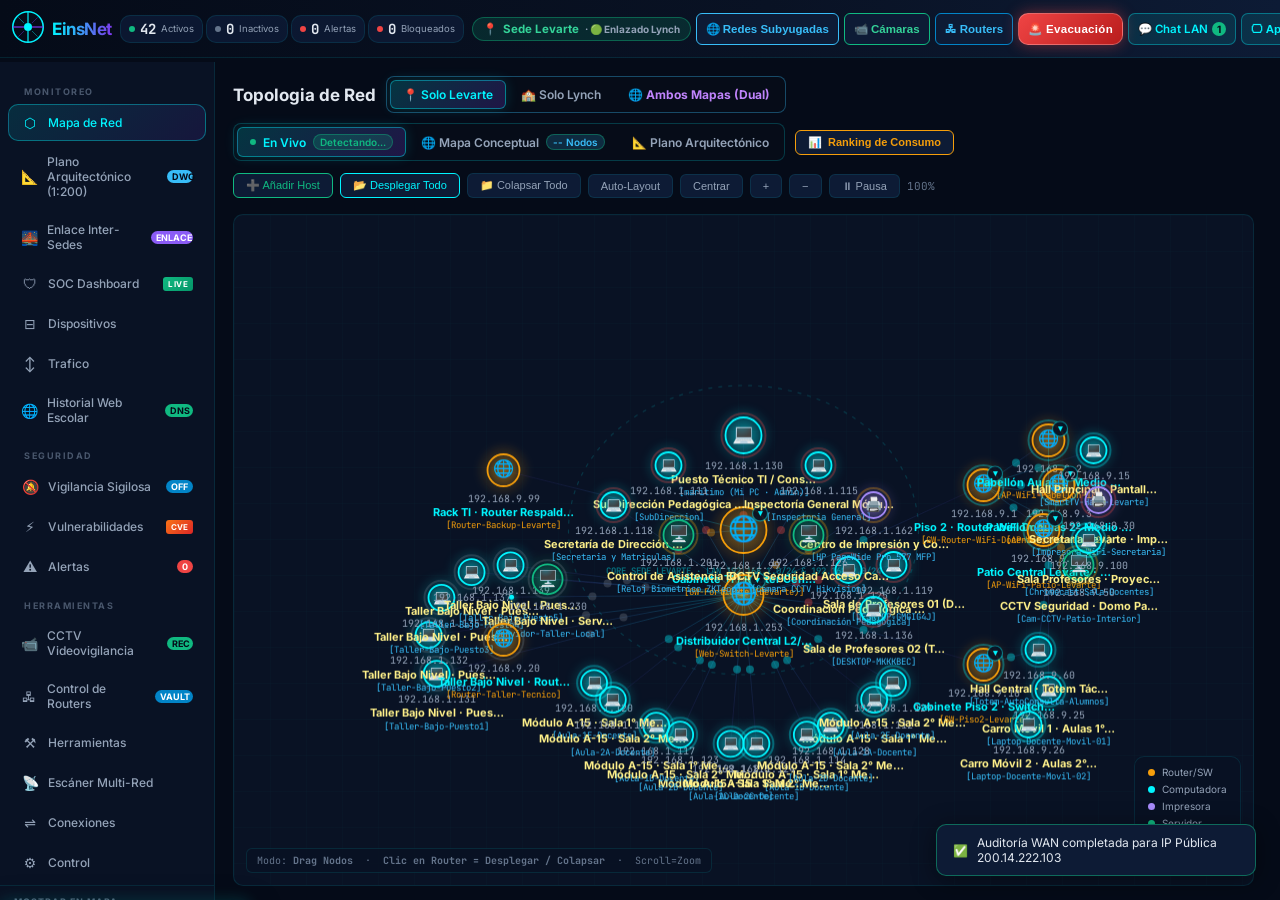
==== index.html @ 0c829551 "feat(cctv): enlazar NVR Hikvision real 192.168.80.64 con 4 canales Lynch y telemetria en vivo" ====
<!DOCTYPE html>
<html lang="es">
<head>
  <meta charset="UTF-8"/>
  <meta name="viewport" content="width=device-width,initial-scale=1.0"/>
  <title>EinsNet · Control Total de Red LAN</title>
  <meta name="description" content="Monitoreo, diagnóstico y control total de red LAN — ping, traceroute, port scan, mapa interactivo, telemetría y alertas."/>
  <link rel="preconnect" href="https://fonts.googleapis.com"/>
  <link href="https://fonts.googleapis.com/css2?family=Inter:wght@300;400;500;600;700&family=JetBrains+Mono:wght@400;500;600&display=swap" rel="stylesheet"/>
  <link rel="icon" type="image/x-icon" href="netguard.ico"/>
  <link rel="manifest" href="manifest.json"/>
  <meta name="theme-color" content="#00f5ff"/>
  <link rel="stylesheet" href="style.css?v=5.6"/>
</head>
<body>

<!-- ═══════════════ HEADER ═══════════════ -->
<header id="app-header">
  <div class="header-brand">
    <div class="brand-icon">
      <svg viewBox="0 0 40 40" fill="none">
        <circle cx="20" cy="20" r="19" stroke="url(#hg)" stroke-width="2"/>
        <circle cx="20" cy="20" r="5" fill="#00f5ff"/>
        <line x1="20" y1="1" x2="20" y2="15" stroke="#00f5ff" stroke-width="1.5"/>
        <line x1="20" y1="25" x2="20" y2="39" stroke="#00f5ff" stroke-width="1.5"/>
        <line x1="1" y1="20" x2="15" y2="20" stroke="#7c3aed" stroke-width="1.5"/>
        <line x1="25" y1="20" x2="39" y2="20" stroke="#7c3aed" stroke-width="1.5"/>
        <line x1="8" y1="8" x2="15" y2="15" stroke="#00f5ff" stroke-width="1" opacity=".5"/>
        <line x1="25" y1="25" x2="32" y2="32" stroke="#00f5ff" stroke-width="1" opacity=".5"/>
        <line x1="32" y1="8" x2="25" y2="15" stroke="#7c3aed" stroke-width="1" opacity=".5"/>
        <line x1="15" y1="25" x2="8" y2="32" stroke="#7c3aed" stroke-width="1" opacity=".5"/>
        <defs>
          <linearGradient id="hg" x1="0" y1="0" x2="40" y2="40">
            <stop offset="0%" stop-color="#00f5ff"/>
            <stop offset="100%" stop-color="#7c3aed"/>
          </linearGradient>
        </defs>
      </svg>
    </div>
    <div>
      <h1 id="brand-title">EinsNet</h1>
      <span class="brand-sub">Control Total de Red · 192.168.80.x</span>
    </div>
  </div>

  <div class="header-stats">
    <div class="hstat"><span class="hstat-dot st-online"></span><span class="hstat-val" id="hv-active">18</span><span class="hstat-label">Activos</span></div>
    <div class="hstat"><span class="hstat-dot st-offline"></span><span class="hstat-val" id="hv-inactive">8</span><span class="hstat-label">Inactivos</span></div>
    <div class="hstat"><span class="hstat-dot st-danger pulse-red"></span><span class="hstat-val" id="hv-alerts">0</span><span class="hstat-label">Alertas</span></div>
    <div class="hstat"><span class="hstat-dot" style="background:#f59e0b"></span><span class="hstat-val" id="hv-bw">0</span><span class="hstat-label">MB/s Total</span></div>
    <div class="hstat"><span class="hstat-dot" style="background:#a78bfa"></span><span class="hstat-val" id="hv-latency">0</span><span class="hstat-label">ms Avg</span></div>
    <div class="hstat hstat-clickable" id="hstat-blocked" title="Ver lista de dispositivos bloqueados en Cuarentena">
      <span class="hstat-dot" style="background:#ef4444"></span>
      <span class="hstat-val" id="hv-blocked">0</span>
      <span class="hstat-label">Bloqueados</span>
    </div>
  </div>

  <div class="header-actions">
    <div class="sede-pill" id="sede-pill" title="Clic para alternar sede o ver Enlace Inter-Sedes (Lynch ↔ Levarte)" style="display:inline-flex;align-items:center;gap:6px;background:rgba(16,185,129,0.15);border:1px solid rgba(16,185,129,0.4);border-radius:12px;padding:4px 10px;font-size:11.5px;color:#34d399;font-weight:700;cursor:pointer;"><span style="color:#10b981;">📍</span> <strong>Sede Levarte</strong> <span style="font-size:10px;color:#94a3b8;">· 🟢 Enlazado Lynch</span></div>
    <button class="btn-sm" id="btn-subyugadas-header" title="Ver Mapeo y Redes Subyugadas al Router Principal FortiGate (192.168.1.99)" style="border-color:#38bdf8;color:#38bdf8;display:inline-flex;align-items:center;gap:5px;font-weight:700;">🌐 Redes Subyugadas</button>
    <div class="scan-status" id="scan-status"><span class="pulse-green-dot"></span> Red activa</div>
    <button class="btn-sm" id="btn-header-cameras" title="Dashboard de Videovigilancia y Cámaras IP" style="border-color:#10b981;color:#34d399;display:inline-flex;align-items:center;gap:5px;font-weight:700;">📹 Cámaras</button>
    <button class="btn-sm" id="btn-header-routers" title="Bóveda de Credenciales y Control de Routers" style="border-color:#0284c7;color:#38bdf8;display:inline-flex;align-items:center;gap:5px;font-weight:700;">🖧 Routers</button>
    <button class="btn-emergency pulse-emergency" id="btn-emergency-broadcast" title="Emitir mensaje de emergencia y evacuación a toda la red">🚨 Evacuación</button>
    <a href="/alerta" target="_blank" class="btn-app-install" id="btn-intercom-portal" title="Abrir Intercomunicador y Buzón de Mensajes" style="text-decoration:none;display:inline-flex;align-items:center;gap:4px;">💬 Chat LAN <span id="inbox-count" style="background:#10b981;color:#050b18;font-size:10px;padding:1px 5px;border-radius:10px;font-weight:700;">1</span></a>
    <button class="btn-app-install" id="btn-app-install" title="Acceso directo de Escritorio e Instalación">&#x1F5B5; App</button>
    <button class="btn-scan" id="btn-scan" title="Escanear la red local ahora">&#x21BB; Scan</button>
    <button class="btn-term" id="btn-terminal" title="Abrir Consola y Terminal de Red EinsNet">&#x25A0; Terminal</button>
    <div class="clock" id="clock"></div>
  </div>
</header>

<!-- ═══════════════ MAIN ═══════════════ -->
<main id="app-main">

  <!-- SIDEBAR -->
  <aside id="sidebar">
    <nav class="sidenav">
      <div class="nav-section-label">MONITOREO</div>
      <button class="nav-item active" data-view="map">
        <span class="nav-icon">&#x2B21;</span> Mapa de Red
      </button>
      <button class="nav-item" data-view="plano-lynch" id="nav-plano-lynch">
        <span class="nav-icon">📐</span> Plano Arquitectónico (1:200)
        <span class="nav-badge" style="background:#38bdf8;color:#050b18;font-weight:700;">DWG</span>
      </button>
      <button class="nav-item" data-view="bridge" id="nav-bridge">
        <span class="nav-icon">🌉</span> Enlace Inter-Sedes
        <span class="nav-badge" style="background:#8b5cf6;color:#ffffff;font-weight:700;" id="bridge-badge">ENLACE</span>
      </button>
      <button class="nav-item" data-view="soc">
        <span class="nav-icon">&#x1F6E1;</span> SOC Dashboard
        <span class="nav-badge nav-badge-soc" id="soc-badge">LIVE</span>
      </button>
      <button class="nav-item" data-view="devices">
        <span class="nav-icon">&#x229F;</span> Dispositivos
      </button>
      <button class="nav-item" data-view="traffic">
        <span class="nav-icon">&#x2195;</span> Trafico
      </button>
      <button class="nav-item" data-view="web-audit">
        <span class="nav-icon">&#x1F310;</span> Historial Web Escolar
        <span class="nav-badge" style="background:#10b981;color:#050b18;font-weight:700;">DNS</span>
      </button>
      <div class="nav-section-label">SEGURIDAD</div>
      <button class="nav-item" data-view="antitheft" id="nav-antitheft">
        <span class="nav-icon">🔕</span> Vigilancia Sigilosa
        <span class="nav-badge" style="background:#0284c7;color:#fff;font-weight:700;" id="antitheft-badge">OFF</span>
      </button>
      <button class="nav-item" data-view="vulns">
        <span class="nav-icon">&#x26A1;</span> Vulnerabilidades
        <span class="nav-badge nav-badge-vuln" id="vuln-badge">CVE</span>
      </button>
      <button class="nav-item" data-view="alerts">
        <span class="nav-icon">&#x26A0;</span> Alertas
        <span class="nav-badge" id="nav-badge">0</span>
      </button>
      <div class="nav-section-label">HERRAMIENTAS</div>
      <button class="nav-item" data-view="cameras" id="nav-cameras">
        <span class="nav-icon">📹</span> CCTV Videovigilancia
        <span class="nav-badge" style="background:#10b981;color:#050b18;font-weight:700;" id="cameras-badge">REC</span>
      </button>
      <button class="nav-item" data-view="routers" id="nav-routers">
        <span class="nav-icon">🖧</span> Control de Routers
        <span class="nav-badge" style="background:#0284c7;color:#fff;font-weight:700;">VAULT</span>
      </button>
      <button class="nav-item" data-view="tools">
        <span class="nav-icon">&#x2692;</span> Herramientas
      </button>
      <button class="nav-item" data-view="scanner-pro">
        <span class="nav-icon">&#x1F4E1;</span> Escáner Multi-Red
      </button>
      <button class="nav-item" data-view="connections">
        <span class="nav-icon">&#x21CC;</span> Conexiones
      </button>
      <button class="nav-item" data-view="control">
        <span class="nav-icon">&#x2699;</span> Control
      </button>
    </nav>

    <div class="sidebar-filter">
      <h3>Mostrar en mapa</h3>
      <label class="filter-check"><input type="checkbox" checked id="f-router"> <span class="fc-dot" style="background:#f59e0b"></span> Routers/SW</label>
      <label class="filter-check"><input type="checkbox" checked id="f-pc"> <span class="fc-dot" style="background:#00f5ff"></span> PCs</label>
      <label class="filter-check"><input type="checkbox" checked id="f-printer"> <span class="fc-dot" style="background:#a78bfa"></span> Impresoras</label>
      <label class="filter-check"><input type="checkbox" checked id="f-unknown"> <span class="fc-dot" style="background:#6b7280"></span> Desconocidos</label>
      <label class="filter-check"><input type="checkbox" checked id="f-show-labels"> <span class="fc-dot" style="background:#64748b"></span> Etiquetas</label>
      <label class="filter-check"><input type="checkbox" checked id="f-show-packets"> <span class="fc-dot" style="background:#00f5ff"></span> Paquetes</label>
    </div>

    <div class="sidebar-filter" style="position:relative;">
      <h3>Buscar dispositivo</h3>
      <div style="position:relative;display:flex;align-items:center;">
        <input type="text" id="search-device" placeholder="IP, nombre, MAC, área..." class="search-input" autocomplete="off" style="width:100%;padding-right:26px;"/>
        <button id="search-device-clear" style="position:absolute;right:8px;background:none;border:none;color:#64748b;cursor:pointer;font-size:13px;display:none;line-height:1;padding:2px;" title="Limpiar búsqueda">✕</button>
      </div>
      <div id="search-results-dropdown" class="search-results-dropdown" style="display:none;"></div>
    </div>

    <div class="threat-level-box">
      <h3>Nivel de Amenaza Global</h3>
      <div class="threat-gauge"><div class="threat-bar" id="threat-bar"></div></div>
      <div class="threat-label" id="threat-label">BAJO</div>
    </div>

    <div class="sidebar-filter" style="margin-top:auto">
      <h3>Modo mapa</h3>
      <div style="display:flex;gap:6px;flex-wrap:wrap">
        <button class="map-mode-btn active" id="mm-drag" title="Arrastrar nodos">&#x2725; Drag</button>
        <button class="map-mode-btn" id="mm-pan" title="Mover mapa">&#x21C6; Pan</button>
        <button class="map-mode-btn" id="mm-select" title="Seleccionar">&#x25A1; Select</button>
      </div>
    </div>
  </aside>

  <!-- CONTENT -->
  <section id="content">

    <!-- ══ VIEW: MAPA ══ -->
    <div class="view active" id="view-map">
      <div class="view-header" style="flex-wrap:wrap;gap:12px;">
        <div style="display:flex;align-items:center;gap:10px;flex-wrap:wrap;">
          <h2>Topologia de Red</h2>

          <!-- Selector de Sede del Mapa: Solo Levarte / Solo Lynch / Ambos Mapas al mismo tiempo -->
          <div class="map-mode-segmented" id="map-sede-tabs" style="border-color:rgba(56,189,248,0.35)">
            <button class="seg-btn active" id="btn-map-sede-levarte" data-sede-mode="levarte" title="Visualizar únicamente la topología y equipos de Sede Levarte (1° y 2° Medio · Módulo A-15)">
              📍 Solo Levarte
            </button>
            <button class="seg-btn" id="btn-map-sede-lynch" data-sede-mode="lynch" title="Visualizar únicamente la topología y equipos de Sede Patricio Lynch (3° y 4° Medio)">
              🏫 Solo Lynch
            </button>
            <button class="seg-btn" id="btn-map-sede-both" data-sede-mode="both" title="Visualizar ambas sedes al mismo tiempo con el túnel WAN inter-sedes (Vista Dual Bisede)" style="color:#c084fc;font-weight:700;">
              🌐 Ambos Mapas (Dual)
            </button>
          </div>
          
          <!-- Modo de Visualización (Tiempo Real / Conceptual / Plano) -->
          <div class="map-mode-segmented">
            <button class="seg-btn active" id="btn-seg-live" title="Ver solo los equipos que están conectados físicamente y respondiendo ahora mismo en la LAN">
              <span class="pulse-green-dot"></span> En Vivo
              <span class="seg-badge" id="seg-live-count">Detectando...</span>
            </button>
            <button class="seg-btn" id="btn-seg-conceptual" title="Ver la infraestructura completa del colegio (incluyendo salas y equipos apagados)">
              <span id="btn-seg-conceptual-label">🌐 Mapa Conceptual</span>
              <span class="seg-badge" id="seg-total-count" style="background:rgba(56,189,248,0.18);color:#38bdf8;">-- Nodos</span>
            </button>
            <button class="seg-btn" id="btn-seg-plano-cad" title="Ver el plano arquitectónico escala 1:200 con la ubicación física real de cada máquina por piso">
              📐 Plano Arquitectónico
            </button>
          </div>

          <button class="btn-sm" id="btn-ranking-modal" style="border-color:#f59e0b;color:#f59e0b;display:flex;align-items:center;gap:6px;font-weight:600;" title="Ver quién consume más internet y trabaja más en la red escolar">
            📊 <span>Ranking de Consumo</span>
          </button>
        </div>
        <div class="view-controls">
          <button class="btn-sm" id="btn-add-host" title="Añadir manualmente una IP o host a la red" style="border-color:var(--green);color:var(--green)">➕ Añadir Host</button>
          <button class="btn-sm" id="btn-expand-all" title="Desplegar todas las ramas de routers y mostrar todas las máquinas" style="border-color:var(--cyan);color:var(--cyan)">📂 Desplegar Todo</button>
          <button class="btn-sm" id="btn-collapse-all" title="Colapsar máquinas dependientes dentro de cada router">📁 Colapsar Todo</button>
          <button class="btn-sm" id="btn-auto-layout">Auto-Layout</button>
          <button class="btn-sm" id="btn-center">Centrar</button>
          <button class="btn-sm" id="btn-zoom-in">+</button>
          <button class="btn-sm" id="btn-zoom-out">−</button>
          <button class="btn-sm" id="btn-animate-toggle">&#x23F8; Pausa</button>
          <span class="map-zoom-label" id="zoom-label">100%</span>
        </div>
      </div>
      <div class="map-container" id="map-container">
        <canvas id="network-map"></canvas>
        <div class="map-legend">
          <div class="leg-item"><span class="leg-dot" style="background:#f59e0b"></span> Router/SW</div>
          <div class="leg-item"><span class="leg-dot" style="background:#00f5ff"></span> Computadora</div>
          <div class="leg-item"><span class="leg-dot" style="background:#a78bfa"></span> Impresora</div>
          <div class="leg-item"><span class="leg-dot" style="background:#10b981"></span> Servidor</div>
          <div class="leg-item"><span class="leg-dot" style="background:#ef4444"></span> Amenaza</div>
          <div class="leg-item"><span class="leg-dot" style="background:#6b7280;border:1px dashed #6b7280"></span> Offline</div>
        </div>
        <div class="map-hint" id="map-hint">
          Modo: <strong id="map-mode-label">Drag Nodos</strong> &nbsp;·&nbsp;
          <strong>Clic en Router = Desplegar / Colapsar</strong> &nbsp;·&nbsp; Scroll=Zoom
        </div>
      </div>
      <!-- Node popup -->
      <div class="node-popup hidden" id="node-popup">
        <div class="popup-header">
          <span class="popup-icon" id="p-icon"></span>
          <div style="display:flex;flex-direction:column;flex:1;min-width:0;overflow:hidden;">
            <strong id="p-name" style="white-space:nowrap;overflow:hidden;text-overflow:ellipsis;"></strong>
            <span id="p-school-area" style="font-size:11px;color:var(--cyan);font-weight:600;white-space:nowrap;overflow:hidden;text-overflow:ellipsis;"></span>
          </div>
          <button class="popup-close" id="popup-close">&#x2715;</button>
        </div>
        <div class="popup-body">
          <div class="popup-row" id="p-area-row"><span>Área / Ubicación</span><span id="p-area-val" style="color:var(--cyan);font-weight:700;">—</span></div>
          <div class="popup-row"><span>IP</span><span id="p-ip" class="mono"></span></div>
          <div class="popup-row"><span>MAC</span><span id="p-mac" class="mono"></span></div>
          <div class="popup-row"><span>Fabricante</span><span id="p-vendor"></span></div>
          <div class="popup-row"><span>VLAN</span><span id="p-vlan" class="mono"></span></div>
          <div class="popup-row"><span>Estado</span><span id="p-status"></span></div>
          <div class="popup-row"><span>Latencia</span><span id="p-latency"></span></div>
          <div class="popup-row"><span>Perdida Pkt</span><span id="p-loss"></span></div>
          <div class="popup-row"><span>Jitter</span><span id="p-jitter"></span></div>
          <div class="popup-row"><span>Trafico &#x2191;</span><span id="p-up"></span></div>
          <div class="popup-row"><span>Trafico &#x2193;</span><span id="p-down"></span></div>
          <div class="popup-row" id="p-user-row"><span>Usuario</span><span id="p-user" class="mono"></span></div>
          <div class="popup-row" id="p-threat-row"><span>Amenaza</span><span id="p-threat" class="danger-text"></span></div>
        </div>
        <div class="popup-mini-gauges" id="p-gauges"></div>

        <!-- Router Branch Sub-panel -->
        <div id="p-router-branch" class="popup-branch-box hidden">
          <div class="popup-branch-title">
            <span>📡 Máquinas Dependientes</span>
            <span id="p-branch-count" class="badge-count">0</span>
          </div>
          <div id="p-branch-list" class="popup-branch-list"></div>
          <div style="display:flex;gap:6px;flex-direction:column;margin-top:6px;">
            <button id="p-btn-toggle-branch" class="btn-branch-toggle">📂 Desplegar Rama</button>
            <button id="p-btn-msg-branch" class="btn-branch-broadcast">📢 Enviar Mensaje a este Grupo (<span id="p-branch-msg-count">0</span>)</button>
            <button id="p-btn-isolate-branch" class="btn-branch-isolate danger" style="background:rgba(239,68,68,0.25);border:1px solid #ef4444;color:#fca5a5;padding:6px 10px;border-radius:6px;font-weight:700;cursor:pointer;display:flex;align-items:center;justify-content:center;gap:6px;">⛔ Cortar Internet a este Router (Aislar Rama)</button>
          </div>
        </div>

        <div class="popup-actions">
          <button class="btn-action direct-msg hidden" id="pa-direct-msg">✉️ Enviar Mensaje a este Equipo</button>
          <button class="btn-action broadcast hidden" id="pa-broadcast-router">🚨 Mensaje Masivo a este Grupo</button>
          <button class="btn-action" id="pa-rename" title="Personalizar nombre o área física">✏️ Renombrar Área</button>
          <button class="btn-action danger" id="pa-isolate-station" style="background:rgba(239,68,68,0.18);border:1px solid rgba(239,68,68,0.5);color:#f87171;font-weight:700;">⛔ Cortar Internet</button>
          <button class="btn-action block" id="pa-block">&#x1F6AB; Bloquear</button>
          <button class="btn-action" id="pa-ping">&#x1F4F6; Ping</button>
          <button class="btn-action" id="pa-trace">&#x1F50D; Traceroute</button>
          <button class="btn-action" id="pa-scan">&#x26A1; Port Scan</button>
        </div>
      </div>
    </div>

    <!-- ══ VIEW: SOC DASHBOARD ══ -->
    <div class="view" id="view-soc">
      <div class="view-header">
        <h2>🛡️ Centro de Operaciones de Seguridad (SOC)</h2>
        <div class="view-controls">
          <div class="soc-live-indicator"><span class="pulse-green-dot"></span> Monitoreo en Tiempo Real</div>
          <button class="btn-sm" id="btn-soc-refresh" style="border-color:var(--cyan);color:var(--cyan)">↻ Actualizar</button>
        </div>
      </div>
      <div class="soc-grid">

        <!-- KPI Row -->
        <div class="soc-kpi-row">
          <div class="soc-kpi" id="kpi-threat-score">
            <div class="soc-kpi-ring" id="kpi-ring-threat">
              <svg viewBox="0 0 80 80"><circle cx="40" cy="40" r="32" fill="none" stroke="rgba(0,245,255,0.1)" stroke-width="7"/><circle id="threat-arc" cx="40" cy="40" r="32" fill="none" stroke="url(#arcGrad)" stroke-width="7" stroke-linecap="round" stroke-dasharray="201" stroke-dashoffset="120" transform="rotate(-90 40 40)"/><defs><linearGradient id="arcGrad" x1="0" y1="0" x2="1" y2="0"><stop offset="0%" stop-color="#ef4444"/><stop offset="100%" stop-color="#f97316"/></linearGradient></defs></svg>
              <div class="soc-kpi-value" id="threat-score-val">37</div>
            </div>
            <div class="soc-kpi-label">Risk Score</div>
            <div class="soc-kpi-sub" style="color:#f59e0b">MEDIO</div>
          </div>
          <div class="soc-kpi" id="kpi-events">
            <div class="soc-kpi-big" id="kpi-events-val">0</div>
            <div class="soc-kpi-label">Eventos / min</div>
            <div class="soc-kpi-sub" id="kpi-events-trend" style="color:#10b981">▲ Normal</div>
          </div>
          <div class="soc-kpi" id="kpi-hosts-ok">
            <div class="soc-kpi-big" id="kpi-hosts-ok-val">—</div>
            <div class="soc-kpi-label">Hosts Saludables</div>
            <div class="soc-kpi-sub" id="kpi-hosts-pct" style="color:#10b981">—% de la red</div>
          </div>
          <div class="soc-kpi" id="kpi-blocked">
            <div class="soc-kpi-big" style="color:#ef4444" id="kpi-blocked-val">0</div>
            <div class="soc-kpi-label">En Cuarentena</div>
            <div class="soc-kpi-sub" style="color:#94a3b8">VLAN 99</div>
          </div>
          <div class="soc-kpi" id="kpi-anomalies">
            <div class="soc-kpi-big" style="color:#f97316" id="kpi-anomalies-val">0</div>
            <div class="soc-kpi-label">Anomalías detectadas</div>
            <div class="soc-kpi-sub" style="color:#94a3b8">Última hora</div>
          </div>
        </div>

        <!-- Timeline de Ataques -->
        <div class="soc-card soc-span2">
          <div class="soc-card-header">
            <span class="soc-card-title">📈 Timeline de Eventos de Seguridad (últimas 2 horas)</span>
            <div class="soc-legend">
              <span class="soc-leg" style="color:#ef4444">● Crítico</span>
              <span class="soc-leg" style="color:#f97316">● Alto</span>
              <span class="soc-leg" style="color:#f59e0b">● Medio</span>
              <span class="soc-leg" style="color:#00f5ff">● Bajo</span>
            </div>
          </div>
          <canvas id="soc-timeline" height="90"></canvas>
        </div>

        <!-- Heatmap de Amenazas por Dispositivo -->
        <div class="soc-card">
          <div class="soc-card-header">
            <span class="soc-card-title">🌡️ Heatmap de Riesgo por Host</span>
          </div>
          <div id="soc-heatmap" class="soc-heatmap-grid"></div>
        </div>

        <!-- Actividad sospechosa reciente -->
        <div class="soc-card">
          <div class="soc-card-header">
            <span class="soc-card-title">🔍 Actividad Sospechosa Reciente</span>
            <span class="soc-badge-live">LIVE</span>
          </div>
          <div id="soc-activity-feed" class="soc-feed"></div>
        </div>

        <!-- Health Score por dispositivo -->
        <div class="soc-card soc-span2">
          <div class="soc-card-header">
            <span class="soc-card-title">💚 Puntuación de Salud por Dispositivo (0–100)</span>
            <div style="font-size:10px;color:var(--text-3)">CPU · RAM · Latencia · Pérdida · Amenazas</div>
          </div>
          <div id="soc-health-scores" class="soc-health-row"></div>
        </div>

        <!-- Top puertos abiertos peligrosos -->
        <div class="soc-card">
          <div class="soc-card-header">
            <span class="soc-card-title">⚠️ Servicios de Riesgo Detectados</span>
          </div>
          <div id="soc-risky-ports" class="soc-risk-list"></div>
        </div>

        <!-- Geolocalización de IPs externas -->
        <div class="soc-card">
          <div class="soc-card-header">
            <span class="soc-card-title">🌍 IPs Externas / Geolocalización</span>
          </div>
          <div id="soc-geo-list" class="soc-geo-list"></div>
        </div>

      </div>
    </div>

    <!-- ══ VIEW: VULNERABILIDADES ══ -->
    <div class="view" id="view-vulns">
      <div class="view-header">
        <h2>⚡ Análisis de Vulnerabilidades y Riesgos</h2>
        <div class="view-controls">
          <button class="btn-sm" id="btn-vuln-scan" style="background:linear-gradient(135deg,#ef4444,#b91c1c);border:none;color:#fff;font-weight:700">🔍 Ejecutar Análisis Completo</button>
          <button class="btn-sm" id="btn-vuln-export">📋 Exportar Reporte</button>
        </div>
      </div>
      <div class="vulns-grid">

        <!-- Resumen de Severidad -->
        <div class="vuln-summary-bar">
          <div class="vsb-item" style="--c:#7f1d1d;--b:#ef4444">
            <div class="vsb-count" id="vsev-critical">0</div>
            <div class="vsb-label">CRÍTICAS</div>
          </div>
          <div class="vsb-item" style="--c:#7c2d12;--b:#f97316">
            <div class="vsb-count" id="vsev-high">0</div>
            <div class="vsb-label">ALTAS</div>
          </div>
          <div class="vsb-item" style="--c:#713f12;--b:#f59e0b">
            <div class="vsb-count" id="vsev-medium">0</div>
            <div class="vsb-label">MEDIAS</div>
          </div>
          <div class="vsb-item" style="--c:#1e3a5f;--b:#3b82f6">
            <div class="vsb-count" id="vsev-low">0</div>
            <div class="vsb-label">BAJAS</div>
          </div>
          <div class="vsb-progress-area">
            <div class="vsb-prog-title">Índice de Exposición de la Red</div>
            <div class="vsb-prog-bar"><div class="vsb-prog-fill" id="vuln-exposure-bar"></div></div>
            <div class="vsb-prog-score" id="vuln-exposure-score">Calculando...</div>
          </div>
        </div>

        <!-- Tabla de Vulnerabilidades -->
        <div class="vuln-table-wrapper">
          <table class="vuln-table" id="vuln-table">
            <thead>
              <tr>
                <th>Severidad</th>
                <th>CVE / Tipo</th>
                <th>Descripción</th>
                <th>Hosts Afectados</th>
                <th>CVSS</th>
                <th>Remediación</th>
                <th>Estado</th>
              </tr>
            </thead>
            <tbody id="vuln-tbody"></tbody>
          </table>
        </div>

      </div>
    </div>

    <!-- ══ VIEW: DISPOSITIVOS ══ -->
    <div class="view" id="view-devices">
      <div class="view-header">
        <h2>Inventario de Dispositivos</h2>
        <div class="view-controls">
          <div class="devices-sede-filter" style="display:inline-flex;gap:6px;align-items:center;">
            <button class="btn-tool-sm active" id="btn-tbl-sede-all" onclick="filterDevicesTableSede('all')" title="Ver todos los dispositivos de ambas sedes">🌐 Ambas Sedes (<span id="dev-count-all">--</span>)</button>
            <button class="btn-tool-sm" id="btn-tbl-sede-lynch" onclick="filterDevicesTableSede('lynch')" title="Ver exclusivamente dispositivos de Sede Patricio Lynch">🏫 Sede Lynch (<span id="dev-count-lynch">--</span>)</button>
            <button class="btn-tool-sm" id="btn-tbl-sede-levarte" onclick="filterDevicesTableSede('levarte')" title="Ver exclusivamente dispositivos de Sede Levarte">🏢 Sede Levarte (<span id="dev-count-levarte">--</span>)</button>
          </div>
          <select id="sort-devices" class="select-sm">
            <option value="sede">Por Sede</option>
            <option value="ip">Por IP</option>
            <option value="name">Por nombre</option>
            <option value="status">Por estado</option>
            <option value="threat">Por amenaza</option>
            <option value="traffic">Por trafico</option>
          </select>
        </div>
      </div>
      <div class="table-wrapper">
        <table id="devices-table">
          <thead>
            <tr>
              <th>Estado</th><th>Sede</th><th>IP</th><th>Nombre / Área</th><th>MAC</th>
              <th>Fabricante</th><th>Tipo</th><th>VLAN</th>
              <th>Latencia</th><th>Jitter</th><th>Pkt Loss</th>
              <th>Trafico</th><th>Amenaza</th><th>Acciones</th>
            </tr>
          </thead>
          <tbody id="devices-tbody"></tbody>
        </table>
      </div>
    </div>

    <!-- ══ VIEW: TRAFICO ══ -->
    <div class="view" id="view-traffic">
      <div class="view-header"><h2>Monitor de Trafico en Tiempo Real</h2></div>
      <div class="traffic-grid">
        <div class="traffic-card span2">
          <div class="tc-header">
            <h3>Trafico Agregado (60s)</h3>
            <div style="display:flex;gap:16px;font-size:11px">
              <span style="color:#00f5ff">&#x2193; Download</span>
              <span style="color:#7c3aed">&#x2191; Upload</span>
            </div>
          </div>
          <canvas id="chart-total" height="130"></canvas>
        </div>
        <div class="traffic-card">
          <h3>Top Consumidores</h3>
          <canvas id="chart-top5" height="200"></canvas>
        </div>
        <div class="traffic-card">
          <h3>Latencia / Jitter por host</h3>
          <canvas id="chart-latency" height="200"></canvas>
        </div>
        <div class="traffic-card span2">
          <h3>Flujos activos</h3>
          <div id="flow-list" class="flow-scroll"></div>
        </div>
      </div>
    </div>

    <!-- ══ VIEW: HERRAMIENTAS ══ -->
    <div class="view" id="view-tools">
      <div class="view-header">
        <h2>&#x2692; Herramientas de Diagnostico</h2>
      </div>
      <div class="tools-grid">

        <!-- Ping -->
        <div class="tool-card" id="tool-ping-card">
          <div class="tool-card-header">
            <span class="tool-icon">&#x1F4F6;</span>
            <h3>Ping</h3>
          </div>
          <div class="tool-input-row">
            <input type="text" id="ping-target" placeholder="192.168.80.1 o hostname" class="tool-input" value="192.168.80.1"/>
            <input type="number" id="ping-count" value="10" min="1" max="100" class="tool-input-sm" title="Paquetes"/>
            <button class="btn-tool" id="btn-ping">Ping</button>
            <button class="btn-tool stop hidden" id="btn-ping-stop">&#x25A0;</button>
          </div>
          <div class="tool-output" id="ping-output">
            <span class="tool-placeholder">Ingresa un host y presiona Ping...</span>
          </div>
          <div class="ping-stats hidden" id="ping-stats">
            <div class="pstat"><span>Min</span><strong id="ps-min">—</strong></div>
            <div class="pstat"><span>Avg</span><strong id="ps-avg">—</strong></div>
            <div class="pstat"><span>Max</span><strong id="ps-max">—</strong></div>
            <div class="pstat"><span>Loss</span><strong id="ps-loss">—</strong></div>
            <div class="pstat"><span>Jitter</span><strong id="ps-jitter">—</strong></div>
          </div>
          <canvas id="ping-chart" height="70" class="ping-canvas"></canvas>
        </div>

        <!-- Traceroute -->
        <div class="tool-card" id="tool-trace-card">
          <div class="tool-card-header">
            <span class="tool-icon">&#x1F5FA;</span>
            <h3>Traceroute</h3>
          </div>
          <div class="tool-input-row">
            <input type="text" id="trace-target" placeholder="192.168.80.1 o IP externa" class="tool-input" value="8.8.8.8"/>
            <button class="btn-tool" id="btn-trace">Trazar</button>
            <button class="btn-tool stop hidden" id="btn-trace-stop">&#x25A0;</button>
          </div>
          <div class="trace-output" id="trace-output">
            <span class="tool-placeholder">Ingresa destino y presiona Trazar...</span>
          </div>
        </div>

        <!-- Port Scan -->
        <div class="tool-card" id="tool-portscan-card">
          <div class="tool-card-header">
            <span class="tool-icon">&#x26A1;</span>
            <h3>Port Scanner</h3>
          </div>
          <div class="tool-input-row">
            <input type="text" id="scan-target" placeholder="192.168.80.x" class="tool-input" value="192.168.80.1"/>
            <select id="scan-preset" class="tool-select">
              <option value="common">Top 20 puertos</option>
              <option value="web">Web (80,443,8080)</option>
              <option value="admin">Admin (22,23,3389)</option>
              <option value="db">DB (3306,5432,1433)</option>
              <option value="full">Top 100</option>
            </select>
            <button class="btn-tool" id="btn-portscan">Escanear</button>
          </div>
          <div class="portscan-output" id="portscan-output">
            <span class="tool-placeholder">Selecciona host y presiona Escanear...</span>
          </div>
        </div>

        <!-- DNS Lookup -->
        <div class="tool-card" id="tool-dns-card">
          <div class="tool-card-header">
            <span class="tool-icon">&#x1F310;</span>
            <h3>DNS Lookup / Whois</h3>
          </div>
          <div class="tool-input-row">
            <input type="text" id="dns-target" placeholder="google.com o 8.8.8.8" class="tool-input" value="google.com"/>
            <button class="btn-tool" id="btn-dns">Lookup</button>
          </div>
          <div class="tool-output" id="dns-output">
            <span class="tool-placeholder">Ingresa un dominio o IP...</span>
          </div>
        </div>

        <!-- Wake on LAN -->
        <div class="tool-card" id="tool-wol-card">
          <div class="tool-card-header">
            <span class="tool-icon">&#x26A1;</span>
            <h3>Wake on LAN</h3>
          </div>
          <div class="tool-input-row">
            <select id="wol-device" class="tool-input"></select>
            <button class="btn-tool" id="btn-wol">Encender</button>
          </div>
          <div class="tool-output" id="wol-output">
            <span class="tool-placeholder">Selecciona un dispositivo offline...</span>
          </div>
        </div>

        <!-- Bandwidth Test -->
        <div class="tool-card" id="tool-bw-card">
          <div class="tool-card-header">
            <span class="tool-icon">&#x1F4CA;</span>
            <h3>Test de Ancho de Banda</h3>
          </div>
          <div class="tool-input-row">
            <input type="text" id="bw-target" placeholder="192.168.80.x" class="tool-input" value="192.168.80.1"/>
            <select id="bw-duration" class="tool-select">
              <option value="5">5s</option>
              <option value="10" selected>10s</option>
              <option value="30">30s</option>
            </select>
            <button class="btn-tool" id="btn-bw">Medir</button>
          </div>
          <div class="bw-result hidden" id="bw-result">
            <div class="bw-bar-container">
              <div class="bw-label">Download</div>
              <div class="bw-bar-wrap"><div class="bw-bar" id="bw-dl-bar"></div></div>
              <div class="bw-val" id="bw-dl-val"></div>
            </div>
            <div class="bw-bar-container">
              <div class="bw-label">Upload</div>
              <div class="bw-bar-wrap"><div class="bw-bar upload" id="bw-ul-bar"></div></div>
              <div class="bw-val" id="bw-ul-val"></div>
            </div>
          </div>
          <div class="tool-output" id="bw-output">
            <span class="tool-placeholder">Ingresa host destino y mide...</span>
          </div>
        </div>

      </div>
    </div>

    <!-- ══ VIEW: ESCÁNER MULTI-RED & WAN ══ -->
    <div class="view" id="view-scanner-pro">
      <div class="view-header">
        <h2>📡 Escáner de Extensiones de Red & Auditoría WAN</h2>
        <div class="view-controls">
          <span class="scan-status" style="border:1px solid var(--border)"><span class="pulse-green-dot"></span> Motor Multi-Rango Activo</span>
        </div>
      </div>

      <!-- SECCIÓN 1: EXTENSIONES DE RED & SUBREDES -->
      <div class="ext-scan-box">
        <div class="tool-card-header" style="margin-bottom:12px">
          <span class="tool-icon">🏢</span>
          <div>
            <h3 style="font-size:14px;color:var(--text-1);margin-bottom:2px">1. Escáner de Extensiones de Red (Subredes & Otros Routers)</h3>
            <span style="font-size:11px;color:var(--text-3)">Descubre dispositivos en cascada detrás de routers Belkin, TP-Link, switches secundarios, VLANs o cualquier CIDR</span>
          </div>
        </div>

        <div class="tool-input-row" style="margin-bottom:10px">
          <label style="font-size:11px;color:var(--text-2);min-width:110px">Subred Objetivo:</label>
          <select id="ext-subnet-select" class="tool-select" style="min-width:340px">
            <optgroup label="📍 Sede Levarte (Módulo A-15)">
              <option value="192.168.1.0/24">192.168.1.99 · FortiGate-GW (E0:23:FF:36:E1:55) → Subred Principal Levarte (192.168.1.0/24)</option>
              <option value="192.168.9.0/24">192.168.9.1 · TP-Link Archer-AX55 → Extensión WiFi Docentes & Aulas (192.168.9.0/24)</option>
            </optgroup>
            <optgroup label="🏫 Sede Patricio Lynch">
              <option value="192.168.10.0/24">192.168.80.10 · TP-SW-01 (90:9A:4A:1A:89:9E) → Administración Central (192.168.10.0/24)</option>
              <option value="192.168.12.0/24">192.168.80.12 · TP-SW-02 (14:EB:B6:A4:39:F0) → Unidad Formación Profesional (192.168.12.0/24)</option>
              <option value="192.168.13.0/24">192.168.80.13 · TP-SW-03 (C0:06:C3:E4:29:8C) → Laboratorio Química / Ciencias (192.168.13.0/24)</option>
              <option value="192.168.14.0/24">192.168.80.14 · ASUS-Router-14 (FC:34:97:D0:B7:A8) → Talleres / Gastronomía (192.168.14.0/24)</option>
              <option value="192.168.15.0/24">192.168.80.15 · TP-SW-04 (10:27:F5:E2:EA:41) → Taller Elaboración Industrial (192.168.15.0/24)</option>
              <option value="172.16.16.0/24">192.168.80.16 · TP-SW-05 (C4:6E:1F:47:76:1D) → Simulador Maniobras Portuarias & CCTV (172.16.16.0/24)</option>
              <option value="192.168.17.0/24">192.168.80.17 · TP-SW-06 (84:D8:1B:ED:C7:9D) → Operaciones Portuarias & Simuladores TOS (192.168.17.0/24)</option>
              <option value="192.168.20.0/24">192.168.80.20 · TP-SW-07 (F8:1A:67:99:41:79) → Pabellón Clases Norte (192.168.20.0/24)</option>
              <option value="10.0.0.0/24">192.168.80.47 · yuri-ThinkPad → VLAN 10 Servidor TI (10.0.0.0/24)</option>
            </optgroup>
            <option value="custom">✏️ Ingresar CIDR / Rango Personalizado...</option>
          </select>

          <div id="ext-custom-wrap" class="hidden" style="display:flex;gap:6px;align-items:center">
            <input type="text" id="ext-custom-input" class="tool-input" placeholder="Ej: 192.168.100.0/24" style="width:140px"/>
            <select id="ext-custom-bridge" class="tool-select" title="Router de Origen">
              <optgroup label="📍 Routers / Switches Sede Levarte">
                <option value="192.168.1.99">Puente: GW-FortiGate (.99) · Principal Levarte</option>
                <option value="192.168.1.253">Puente: Web-Switch-Levarte (.253) · Core Aulas & Talleres</option>
                <option value="192.168.9.1">Puente: GW-Router-WiFi (192.168.9.1) · WiFi Docentes Piso 2</option>
                <option value="192.168.9.10">Puente: SW-Piso2-Levarte (192.168.9.10) · Distribución Piso 2</option>
                <option value="192.168.9.20">Puente: Router-Taller-Tecnico (192.168.9.20) · Bajo Nivel</option>
                <option value="192.168.9.99">Puente: Router-Backup (192.168.9.99) · Enlace Microondas</option>
              </optgroup>
              <optgroup label="🏫 Routers / Switches Sede Lynch">
                <option value="192.168.80.9">Puente: Belkin-AP (.9) · WiFi Patio</option>
                <option value="192.168.80.10">Puente: TP-SW-01 (.10) · Admin</option>
                <option value="192.168.80.12">Puente: TP-SW-02 (.12) · Formación Prof.</option>
                <option value="192.168.80.13">Puente: TP-SW-03 (.13) · Lab. Química</option>
                <option value="192.168.80.14">Puente: ASUS-Router (.14) · Gastronomía</option>
                <option value="192.168.80.15">Puente: TP-SW-04 (.15) · Elaboración Industrial</option>
                <option value="192.168.80.16">Puente: TP-SW-05 (.16) · Simulador Maniobras</option>
                <option value="192.168.80.17">Puente: TP-SW-06 (.17) · Operaciones Portuarias</option>
                <option value="192.168.80.20">Puente: TP-SW-07 (.20) · Clases Norte</option>
                <option value="192.168.80.1">Puente: GW-Fortinet (.1) · Central</option>
              </optgroup>
            </select>
          </div>

          <button class="btn-tool" id="btn-ext-scan">&#x25B6; Escanear Router</button>
          <button class="btn-tool" id="btn-ext-scan-all" style="background:linear-gradient(135deg,#7c3aed,#2563eb);color:#fff;border-color:#7c3aed" title="Escanear y mapear todos los routers a la vez">&#x1F310; Mapear Todos</button>
          <button class="btn-tool stop hidden" id="btn-ext-stop">&#x25A0; Detener</button>
          <button class="btn-tool hidden" id="btn-ext-integrate" style="background:linear-gradient(135deg,#10b981,#059669);color:#fff;border-color:#10b981">➕ Integrar al Mapa de Red</button>
        </div>

        <!-- Progress wrap -->
        <div class="ext-progress-wrap hidden" id="ext-progress-wrap">
          <div class="ext-status-label" id="ext-status-label">Preparando escaneo de extensión...</div>
          <div class="ext-progress-track">
            <div class="ext-progress-bar" id="ext-progress-bar"></div>
          </div>
        </div>

        <!-- Results Table -->
        <div class="table-wrapper hidden" id="ext-results-card" style="margin-top:14px;max-height:220px;overflow-y:auto">
          <table>
            <thead>
              <tr>
                <th>Dispositivo</th>
                <th>IP</th>
                <th>MAC</th>
                <th>Fabricante</th>
                <th>Latencia</th>
                <th>Puertos Abiertos</th>
                <th>Enrutamiento</th>
              </tr>
            </thead>
            <tbody id="ext-results-tbody"></tbody>
          </table>
        </div>
      </div>

      <!-- SECCIÓN 2: AUDITORÍA FUERA DE LA LAN (WAN) -->
      <div class="ext-scan-box" style="margin-top:14px">
        <div class="tool-card-header" style="margin-bottom:12px">
          <span class="tool-icon">🌐</span>
          <div>
            <h3 style="font-size:14px;color:var(--text-1);margin-bottom:2px">2. Escáner Fuera de la LAN (WAN & Auditoría de Internet)</h3>
            <span style="font-size:11px;color:var(--text-3)">Verifica tu IP pública real, proveedor ISP, fuga de puertos WAN hacia internet y latencia global</span>
          </div>
          <button class="btn-tool" id="btn-wan-probe" style="margin-left:auto">&#x21BB; Reauditar WAN Externa</button>
        </div>

        <div class="wan-dashboard-grid">
          <!-- Card 1: Identidad WAN & Firewall -->
          <div class="wan-card">
            <div class="wan-card-header">
              <h3><span>🛡️</span> Identidad WAN & Salida a Internet</h3>
            </div>
            <div class="wan-info-list">
              <div class="wan-info-item">
                <span>IP Pública Externa:</span>
                <strong class="mono" id="wan-public-ip" style="color:var(--cyan);font-size:13px">Detectando...</strong>
              </div>
              <div class="wan-info-item">
                <span>Proveedor / ISP:</span>
                <strong id="wan-isp-name">Consultando...</strong>
              </div>
              <div class="wan-info-item">
                <span>Ubicación Geográfica:</span>
                <strong id="wan-location">Geolocalizando...</strong>
              </div>
              <div class="wan-info-item">
                <span>Estado Perimetral:</span>
                <div id="wan-fw-status"><span class="status-shield-ok">🛡️ Fortinet Firewall Activo</span></div>
              </div>
            </div>
          </div>

          <!-- Card 2: Sonda personalizada hacia el exterior -->
          <div class="wan-card">
            <div class="wan-card-header">
              <h3><span>🎯</span> Probar Objetivo Exterior (WAN Probe)</h3>
            </div>
            <p style="font-size:11px;color:var(--text-2);margin:0">Ingresa cualquier dominio o IP pública fuera de tu LAN para verificar tránsito y resolución:</p>
            <div class="tool-input-row">
              <input type="text" id="wan-custom-target" class="tool-input" placeholder="google.com, 1.1.1.1, cloudflare.com..." value="google.com"/>
              <button class="btn-tool" id="btn-wan-custom">Sondear WAN</button>
            </div>
            <div class="tool-output" id="wan-custom-output" style="max-height:95px;min-height:75px">
              <span class="tool-placeholder">Ingresa un host exterior para probar la salida de red...</span>
            </div>
          </div>
        </div>

        <!-- Matriz de Latencia Global -->
        <h4 style="font-size:12px;color:var(--text-2);margin-bottom:8px">Matriz de Latencia hacia Nodos Globales (WAN Anycast & Cloud):</h4>
        <div class="wan-latency-grid" id="wan-latency-grid"></div>

        <!-- Auditoría de Puertos Expuestos a Internet -->
        <h4 style="font-size:12px;color:var(--text-2);margin:14px 0 8px 0">Auditoría Perimetral de Puertos Expuestos al Mundo (WAN Leak Detection):</h4>
        <div class="wan-ports-container" id="wan-ports-container"></div>
        <div id="wan-ports-summary" style="margin-top:10px"></div>
      </div>
    </div>

    <!-- ══ VIEW: ALERTAS ══ -->
    <div class="view" id="view-alerts">
      <div class="view-header">
        <h2>Centro de Alertas</h2>
        <div class="view-controls">
          <select id="alert-filter" class="select-sm">
            <option value="all">Todas</option>
            <option value="critical">Criticas</option>
            <option value="high">Altas</option>
            <option value="medium">Medias</option>
            <option value="resolved">Resueltos</option>
          </select>
          <button class="btn-sm danger" id="btn-clear-alerts">Limpiar todo</button>
        </div>
      </div>
      <div id="alerts-list"></div>
      <div id="alerts-empty" class="empty-state hidden">
        <div class="empty-icon">&#x2705;</div>
        <p>Sin alertas activas. La red esta limpia.</p>
      </div>
      <div id="improvements-panel"></div>
    </div>

    <!-- ══ VIEW: CONEXIONES ══ -->
    <div class="view" id="view-connections">
      <div class="view-header">
        <h2>Conexiones Activas</h2>
        <div class="view-controls">
          <select id="conn-filter" class="select-sm">
            <option value="all">Todas</option>
            <option value="external">Externas</option>
            <option value="internal">Internas</option>
            <option value="danger">Peligrosas</option>
          </select>
        </div>
      </div>
      <div class="table-wrapper">
        <table>
          <thead>
            <tr><th>Origen</th><th>Destino</th><th>Puerto</th><th>Protocolo</th><th>Bytes</th><th>Duracion</th><th>Estado</th><th>Riesgo</th><th>Accion</th></tr>
          </thead>
          <tbody id="connections-tbody"></tbody>
        </table>
      </div>
    </div>

    <!-- ══ VIEW: CONTROL ══ -->
    <div class="view" id="view-control">
      <div class="view-header"><h2>&#x2699; Panel de Control y Politicas</h2></div>
      <div class="control-grid">

        <!-- 🛡️ CENTRO DE AISLAMIENTO Y CONTENCIÓN DE INFECCIONES MASIVAS (KILL-SWITCH ROUTERS & ESTACIONES) -->
        <div class="ctrl-card ctrl-card-wide" id="card-infection-containment" style="border: 1px solid rgba(239, 68, 68, 0.4); background: linear-gradient(180deg, rgba(30, 20, 30, 0.7) 0%, rgba(15, 23, 42, 0.9) 100%);">
          <div class="card-header-flex" style="flex-wrap:wrap;gap:12px;">
            <div>
              <h3 style="color:#ef4444;display:flex;align-items:center;gap:10px;font-size:16px;">
                <span>🛡️ Centro de Contención de Infecciones Masivas · Kill-Switch de Routers y Estaciones</span>
                <span class="badge-count-danger" id="badge-total-isolated-routers">0 Aislados</span>
              </h3>
              <p class="ctrl-card-sub" style="max-width:850px;">
                Permite a los administradores cortar el acceso a Internet en routers específicos o estaciones para realizar trabajos técnicos aislados, desinfección forense y prevenir la propagación de malware o ransomware en la red escolar.
              </p>
            </div>
            <div style="display:flex;gap:8px;flex-wrap:wrap;align-items:center;">
              <button class="btn-tool-sm danger" id="btn-killswitch-all-routers" style="background:#ef4444;color:#fff;border-color:#ef4444;font-weight:700;" title="Aislar todas las ramas de la red para contención total inmediata">
                🚨 AISLAR TODAS LAS RAMAS
              </button>
              <button class="btn-tool-sm success" id="btn-restore-all-routers" style="font-weight:700;" title="Restaurar el acceso a Internet en todos los routers de ambas sedes">
                🟢 Restaurar Todos los Routers
              </button>
            </div>
          </div>

          <!-- Filtros de Sede para Routers -->
          <div style="display:flex;gap:8px;margin-top:14px;align-items:center;border-bottom:1px solid rgba(255,255,255,0.08);padding-bottom:10px;">
            <span style="font-size:11.5px;color:var(--text-3);font-weight:600;">Filtrar Routers:</span>
            <button class="btn-tool-sm active" id="btn-filter-routers-all" onclick="filterRoutersView('all')">Todos (15)</button>
            <button class="btn-tool-sm" id="btn-filter-routers-lynch" onclick="filterRoutersView('lynch')">🏫 Sede Patricio Lynch (10)</button>
            <button class="btn-tool-sm" id="btn-filter-routers-levarte" onclick="filterRoutersView('levarte')">🏢 Sede Levarte (5)</button>
            <span id="router-quarantine-status-pill" style="margin-left:auto;font-size:11px;font-weight:700;padding:3px 10px;border-radius:12px;background:rgba(16,185,129,0.15);color:#34d399;border:1px solid rgba(16,185,129,0.3);">🟢 Red Operativa con Internet</span>
          </div>

          <!-- Grid de Routers con Kill-Switch -->
          <div id="router-killswitch-grid" class="router-killswitch-grid" style="display:grid;grid-template-columns:repeat(auto-fill, minmax(320px, 1fr));gap:12px;margin-top:14px;">
            <!-- Contenido dinámico inyectado por app.js -->
          </div>

          <!-- Formulario de Corte Directo a Estación por IP -->
          <div style="margin-top:18px;background:rgba(15,23,42,0.6);border:1px solid rgba(255,255,255,0.08);border-radius:8px;padding:12px 14px;">
            <h4 style="font-size:13px;color:#f87171;margin-bottom:8px;display:flex;align-items:center;gap:6px;">
              <span>⛔ Corte Rápido de Internet a una Estación / PC Individual</span>
            </h4>
            <div style="display:flex;gap:10px;flex-wrap:wrap;align-items:center;">
              <input type="text" id="iso-station-ip" placeholder="IP de la estación (ej: 192.168.80.70)" class="tool-input" style="flex:1;min-width:200px;" />
              <input type="text" id="iso-station-reason" placeholder="Motivo (ej: Infección de Malware / Ransomware)" class="tool-input" style="flex:2;min-width:240px;" value="Infección masiva / Contención preventiva" />
              <button class="btn-tool danger" id="btn-isolate-station-submit" style="background:#ef4444;color:#fff;font-weight:700;white-space:nowrap;">
                ⛔ Cortar Internet a Estación
              </button>
            </div>
          </div>
        </div>

        <!-- ⛔ Panel de Dispositivos y Estaciones en Cuarentena -->
        <div class="ctrl-card ctrl-card-wide" id="card-blocked-devices">
          <div class="card-header-flex">
            <div>
              <h3 style="color:#ef4444;display:flex;align-items:center;gap:8px">
                <span>⛔ Estaciones Aisladas en Cuarentena (Sin Internet)</span>
                <span class="badge-count-danger" id="badge-total-blocked">0</span>
              </h3>
              <p class="ctrl-card-sub">Control de computadores y estaciones aisladas de la red externa. Puedes restaurar el acceso a Internet de cada equipo con un solo clic.</p>
            </div>
            <div class="blocked-header-actions">
              <button class="btn-tool-sm success" id="btn-unblock-all" style="display:none">🟢 Restaurar Todas las Estaciones</button>
            </div>
          </div>
          <div id="blocked-devices-list" class="blocked-devices-container"></div>
        </div>

        <!-- VLAN Manager -->
        <div class="ctrl-card">
          <h3>&#x1F4BB; Gestor de VLANs</h3>
          <div class="vlan-list" id="vlan-list"></div>
          <div class="tool-input-row" style="margin-top:10px">
            <select id="vlan-device" class="tool-input"></select>
            <select id="vlan-id" class="tool-select">
              <option value="1">VLAN 1 — Default</option>
              <option value="10">VLAN 10 — Admin</option>
              <option value="20">VLAN 20 — Users</option>
              <option value="30">VLAN 30 — IoT</option>
              <option value="99">VLAN 99 — Cuarentena</option>
            </select>
            <button class="btn-tool" id="btn-assign-vlan">Asignar</button>
          </div>
        </div>

        <!-- DNS Blocklist -->
        <div class="ctrl-card">
          <h3>&#x1F6AB; Blocklist DNS</h3>
          <div class="tool-input-row">
            <input type="text" id="dns-block-input" placeholder="dominio.com" class="tool-input"/>
            <button class="btn-tool" id="btn-dns-block">Bloquear</button>
          </div>
          <div class="blocklist" id="dns-blocklist"></div>
        </div>

        <!-- MAC Blacklist -->
        <div class="ctrl-card">
          <h3>&#x1F512; Blacklist MAC / IP</h3>
          <div class="tool-input-row">
            <input type="text" id="mac-block-input" placeholder="MAC o IP" class="tool-input"/>
            <button class="btn-tool" id="btn-mac-block">Agregar</button>
          </div>
          <div class="blocklist" id="mac-blocklist"></div>
        </div>

        <!-- Thresholds -->
        <div class="ctrl-card">
          <h3>&#x1F4CA; Umbrales de Alerta</h3>
          <div class="threshold-row">
            <label>Latencia max (ms)</label>
            <input type="range" id="th-latency" min="10" max="500" value="100" class="range-input"/>
            <span class="range-val" id="th-latency-val">100ms</span>
          </div>
          <div class="threshold-row">
            <label>Perdida de paquetes (%)</label>
            <input type="range" id="th-loss" min="1" max="50" value="10" class="range-input"/>
            <span class="range-val" id="th-loss-val">10%</span>
          </div>
          <div class="threshold-row">
            <label>Trafico max (MB/s)</label>
            <input type="range" id="th-bw" min="1" max="1000" value="100" class="range-input"/>
            <span class="range-val" id="th-bw-val">100MB/s</span>
          </div>
          <div class="threshold-row">
            <label>Nuevos dispositivos</label>
            <label class="toggle"><input type="checkbox" id="th-newdev" checked><span class="toggle-slider"></span></label>
          </div>
          <button class="btn-tool" style="margin-top:12px;width:100%" id="btn-save-thresholds">Guardar umbrales</button>
        </div>

        <!-- Quick Actions -->
        <div class="ctrl-card">
          <h3>&#x26A1; Acciones Rapidas</h3>
          <div class="action-grid">
            <button class="action-btn" id="qa-scan-all">&#x1F50D; Escanear red completa</button>
            <button class="action-btn" id="qa-flush-dns">&#x1F4A8; Flush DNS Cache</button>
            <button class="action-btn" id="qa-arp-table">&#x1F4CB; Ver tabla ARP</button>
            <button class="action-btn" id="qa-netstat">&#x1F310; Netstat local</button>
            <button class="action-btn danger" id="qa-isolate">&#x26D4; Aislar host</button>
            <button class="action-btn" id="qa-export">&#x1F4BE; Exportar inventario</button>
          </div>
        </div>

      </div>
    </div>

    <!-- ══ VIEW: HISTORIAL WEB ESCOLAR & CONTROL DE MENORES ══ -->
    <div class="view" id="view-web-audit">
      <div class="view-header" style="flex-wrap:wrap;gap:12px;">
        <div>
          <h2>🌐 Historial de Navegación & Control Escolar</h2>
          <span style="font-size:12px;color:var(--text-3);display:block;margin-top:2px;">
            Auditoría en tiempo real de consultas DNS y sitios web visitados por computadores y celulares en la LAN (Protección de Menores)
          </span>
        </div>
        <div class="view-controls">
          <button class="btn-sm" id="btn-refresh-web-audit" style="border-color:var(--cyan);color:var(--cyan)">🔄 Actualizar</button>
          <button class="btn-sm" id="btn-export-web-audit">📥 Exportar Registro</button>
        </div>
      </div>

      <!-- Métricas Rápidas Escolar -->
      <div class="web-audit-stats-grid">
        <div class="stat-card">
          <div class="stat-card-label">Dominios Auditados</div>
          <div class="stat-card-val" id="wa-total-queries" style="color:var(--cyan);">0</div>
          <div class="stat-card-sub">Peticiones DNS capturadas</div>
        </div>
        <div class="stat-card">
          <div class="stat-card-label">Dominios Bloqueados</div>
          <div class="stat-card-val" id="wa-blocked-count" style="color:var(--red);">5</div>
          <div class="stat-card-sub">Redes/Juegos restringidos</div>
        </div>
        <div class="stat-card">
          <div class="stat-card-label">Dispositivos Supervisados</div>
          <div class="stat-card-val" id="wa-devices-count" style="color:var(--green);">0</div>
          <div class="stat-card-sub">PCs, laptops y celulares</div>
        </div>
        <div class="stat-card">
          <div class="stat-card-label">Filtro Perimetral Escolar</div>
          <div class="stat-card-val" style="color:#10b981;font-size:16px;margin-top:8px;">🛡️ ACTIVO</div>
          <div class="stat-card-sub">Protección CIPA / Menores</div>
        </div>
      </div>

      <!-- Barra de Filtros y Bloqueo Rápido -->
      <div class="web-audit-toolbar">
        <div style="display:flex;gap:8px;flex:1;align-items:center;flex-wrap:wrap;">
          <input type="text" id="wa-search-input" placeholder="Buscar por IP, celular, alumno o dominio (ej: tiktok, youtube)..." class="tool-input" style="flex:1;min-width:240px;"/>
          <div class="wa-category-chips">
            <button class="wa-chip active" data-cat="all">Todos</button>
            <button class="wa-chip" data-cat="Educativo">Educativo</button>
            <button class="wa-chip" data-cat="Redes Sociales">Redes Sociales</button>
            <button class="wa-chip" data-cat="Streaming">Streaming</button>
            <button class="wa-chip" data-cat="Juegos">Juegos</button>
            <button class="wa-chip danger" data-cat="Bloqueado">🚫 Bloqueados</button>
          </div>
        </div>

        <div style="display:flex;gap:6px;align-items:center;background:rgba(239,68,68,0.08);border:1px solid rgba(239,68,68,0.25);border-radius:6px;padding:4px 8px;">
          <input type="text" id="wa-new-block-domain" placeholder="Dominio a restringir (ej: roblox.com)" style="background:#091224;border:1px solid #334155;color:#f8fafc;padding:5px 8px;border-radius:4px;font-size:12px;font-family:monospace;width:170px;"/>
          <button class="btn-sm danger" id="btn-wa-add-block" style="padding:5px 10px;font-size:11px;">🚫 Bloquear</button>
        </div>
      </div>

      <!-- Tabla de Auditoría Web -->
      <div class="table-wrapper" style="margin-top:14px;max-height:calc(100vh - 360px);overflow-y:auto;">
        <table>
          <thead>
            <tr>
              <th style="width:85px;">Hora</th>
              <th>Dispositivo / Equipo</th>
              <th style="width:110px;">IP LAN</th>
              <th>Sitio / Dominio Consultado</th>
              <th style="width:140px;">Categoría</th>
              <th style="width:130px;">Nivel de Riesgo</th>
              <th style="width:110px;">Acceso</th>
              <th style="width:110px;text-align:center;">Acción</th>
            </tr>
          </thead>
          <tbody id="wa-table-tbody">
            <tr>
              <td colspan="8" style="text-align:center;padding:24px;color:var(--text-3);">
                Cargando registros de auditoría de navegación en vivo...
              </td>
            </tr>
          </tbody>
        </table>
      </div>
    </div>

    <!-- ══ VIEW: PLANO ARQUITECTÓNICO (LEVARTE DWG MÓDULO A-15 & LYNCH DWG AC1018) ══ -->
    <div class="view" id="view-plano-lynch">
      <div class="view-header" style="flex-wrap:wrap;gap:12px;">
        <div>
          <h2 id="plano-view-title">📐 Plano Arquitectónico y Despliegue Físico por Piso</h2>
          <span id="plano-view-subtitle" style="font-size:12px;color:var(--text-3);display:block;margin-top:2px;">
            Sede Levarte (Módulo A-15 · 1° y 2° Medio) · Escala 1 : 200 · DWG Oficial
          </span>
        </div>
        <div class="view-controls">
          <!-- Selector de Sede para el Plano Arquitectónico -->
          <div class="map-mode-segmented" id="plano-sede-tabs" style="border-color:rgba(56,189,248,0.35);">
            <button class="seg-btn active" id="btn-plano-sede-levarte" data-plano-sede="levarte" title="Ver plano arquitectónico de Sede Levarte con despliegue por piso">📍 Sede Levarte (Módulo A-15)</button>
            <button class="seg-btn" id="btn-plano-sede-lynch" data-plano-sede="lynch" title="Ver plano arquitectónico de Sede Patricio Lynch">🏫 Sede Patricio Lynch</button>
          </div>
          <!-- Selector de Pisos / Niveles (generado dinámicamente) -->
          <div class="plano-level-segmented" id="plano-level-tabs">
            <button class="plano-tab-btn" data-level="levarte-n0">📍 Bajo Nivel (Zócalo / Taller)</button>
            <button class="plano-tab-btn active" data-level="levarte-n1">📍 Nivel 1 (Admin & 1° Medio)</button>
            <button class="plano-tab-btn" data-level="levarte-n2">📍 Nivel 2 (2° Medio & WiFi .9.x)</button>
            <button class="plano-tab-btn" data-level="all">🏢 Edificio Completo</button>
          </div>
          <button class="btn-sm" id="btn-refresh-plano" style="border-color:var(--cyan);color:var(--cyan)">🔄 Sincronizar En Vivo</button>
        </div>
      </div>

      <!-- Barra de Filtros Rápidos y Buscador -->
      <div class="plano-toolbar-card">
        <div class="plano-search-box">
          <span class="plano-search-icon">🔍</span>
          <input type="text" id="plano-search-input" placeholder="Buscar IP o equipo en el plano (ej: 192.168.1.130, Coordinación, 192.168.9.1, SCADA)..." autocomplete="off"/>
          <button id="plano-search-clear" style="display:none;">✕</button>
        </div>
        <div class="plano-filter-chips" id="plano-chips-wrap">
          <span style="font-size:11px;color:#64748b;font-weight:600;margin-right:4px;">Filtrar Recinto / Sector:</span>
          <!-- Chips renderizados dinámicamente según la sede -->
        </div>
      </div>

      <!-- Banner Informativo IP WAN vs LAN por Sede -->
      <div class="plano-wan-banner" id="plano-wan-banner">
        <div style="display:flex;align-items:flex-start;gap:10px;">
          <span style="font-size:20px;" id="plano-banner-icon">ℹ️</span>
          <div style="flex:1;font-size:12px;line-height:1.5;" id="plano-banner-text">
            <strong>¿Dónde se ubican las máquinas en el plano de Sede Levarte?</strong><br>
            Cada computador, router, switch y terminal se ubica físicamente en su respectivo nivel arquitectónico (Zócalo / Taller Bajo Nivel, Nivel 1 Acceso Calle Levarte con Administración y Aulas 1° Medio, Nivel 2 Aulas 2° Medio y Extensión WiFi 192.168.9.x).
          </div>
        </div>
      </div>

      <!-- Layout Principal: Plano Arquitectónico + Detalle Lateral -->
      <div class="plano-main-layout">
        <!-- Contenedor del Plano Arquitectónico -->
        <div class="plano-canvas-container" id="plano-canvas-container">
          <div class="plano-blueprint" id="plano-blueprint-content">
            <!-- Renderizado dinámico desde app.js -->
          </div>
        </div>

        <!-- Panel Lateral: Información del Recinto / Máquina Seleccionada -->
        <div class="plano-sidebar-detail" id="plano-sidebar-detail">
          <div class="psd-card" id="psd-card">
            <div class="psd-header">
              <span class="psd-icon" id="psd-icon">📍</span>
              <div style="flex:1;min-width:0;">
                <h3 id="psd-title" style="white-space:nowrap;overflow:hidden;text-overflow:ellipsis;">Selecciona una sala o equipo</h3>
                <span id="psd-sub" style="font-size:11px;color:#94a3b8;display:block;">Haz clic en cualquier puesto del plano</span>
              </div>
            </div>
            <div class="psd-body" id="psd-body">
              <div class="psd-placeholder">
                <div style="font-size:36px;margin-bottom:8px;">📐</div>
                <strong style="color:#e2e8f0;">Plano Escala 1 : 200</strong>
                <p style="font-size:11.5px;color:#94a3b8;margin-top:4px;">Sede Patricio Lynch N° 220, Playa Ancha</p>
                <small style="color:#64748b;display:block;margin-top:8px;">Georreferenciación de 72 equipos activos por recinto</small>
              </div>
            </div>
          </div>
        </div>
      </div>
    </div>

    <!-- ══ VIEW: ENLACE INTER-SEDES (LYNCH ↔ LEVARTE) ══ -->
    <div class="view" id="view-bridge">
      <div class="view-header" style="flex-wrap:wrap;gap:12px;">
        <div>
          <h2>🌉 Enlace Inter-Sedes EinsNet · Comunicación Directa Lynch ↔ Levarte</h2>
          <span style="font-size:12px;color:var(--text-3);display:block;margin-top:2px;">
            Interconexión WAN y Canal Seguro entre Sede Patricio Lynch (3° y 4° Medio) y Sede Levarte (1° y 2° Medio)
          </span>
        </div>
        <div class="view-controls">
          <button class="btn-sm" id="btn-refresh-bridge" style="border-color:var(--cyan);color:var(--cyan)">🔄 Sincronizar Enlace</button>
          <button class="btn-sm" id="btn-test-ping-bridge" style="border-color:#8b5cf6;color:#a78bfa;">📡 Test Latencia (Ping)</button>
        </div>
      </div>

      <!-- Arquitectura Visual del Puente Inter-Sedes -->
      <div class="bridge-hero-grid">
        <!-- Tarjeta Sede Lynch -->
        <div class="bridge-campus-card bcc-lynch">
          <div class="bcc-badge bcc-badge-active">📍 Sede Activa (Hoy)</div>
          <div class="bcc-header">
            <span class="bcc-icon">🏫</span>
            <div>
              <h3>Sede Patricio Lynch</h3>
              <span class="bcc-sub">Campus Central (3° y 4° Medio · Carreras Técnicas)</span>
            </div>
          </div>
          <div class="bcc-details">
            <div class="bcc-row"><span>Dirección:</span> <strong>Calle Patricio Lynch N° 220, Playa Ancha</strong></div>
            <div class="bcc-row"><span>IP WAN Pública:</span> <strong style="color:var(--cyan);">185.234.218.4</strong></div>
            <div class="bcc-row"><span>Subred Local:</span> <code>192.168.80.0/24</code></div>
            <div class="bcc-row"><span>Especialidades:</span> <strong>Gastronomía, Elab. Ind., Op. Portuarias, Química, CAD</strong></div>
            <div class="bcc-row"><span>Máquinas en Vivo:</span> <strong style="color:#10b981;" id="bridge-lynch-count">72 Equipos Vivos</strong></div>
          </div>
          <div class="bcc-footer">
            <span class="pulse-green-dot"></span> Servidor Central EinsNet en Línea
          </div>
        </div>

        <!-- Nodo Central: Túnel EinsNet Bridge -->
        <div class="bridge-tunnel-node">
          <div class="btn-pulse-ring"></div>
          <span class="btn-icon">⚡</span>
          <div class="btn-title">Túnel EinsNet Bridge</div>
          <div class="btn-status" id="bridge-tunnel-status">🟢 Enlace Operativo (Lynch ↔ Levarte Conectadas)</div>
          <div class="btn-metrics">
            <div class="btn-metric-item">
              <span class="bm-val" id="bridge-latency-val">11.8 ms</span>
              <span class="bm-lbl">Latencia WAN</span>
            </div>
            <div class="btn-metric-item">
              <span class="bm-val">AES-256</span>
              <span class="bm-lbl">Cifrado E2E</span>
            </div>
            <div class="btn-metric-item">
              <span class="bm-val" id="bridge-packets-val">348 pkts</span>
              <span class="bm-lbl">Sincronizados</span>
            </div>
          </div>
          <div class="btn-line-indicator">
            <span class="btn-beam"></span>
          </div>
        </div>

        <!-- Tarjeta Sede Levarte -->
        <div class="bridge-campus-card bcc-levarte">
          <div class="bcc-badge" style="background:#10b981;color:#050b18;font-weight:700;">🟢 Enlace Operativo en Vivo</div>
          <div class="bcc-header">
            <span class="bcc-icon">🏢</span>
            <div>
              <h3>Sede Levarte</h3>
              <span class="bcc-sub">Módulo A-15 (1° y 2° Medio) · Sede Activa</span>
            </div>
          </div>
          <div class="bcc-details">
            <div class="bcc-row"><span>Dirección:</span> <strong>Calle Levarte, Playa Ancha, Valparaíso</strong></div>
            <div class="bcc-row"><span>IP WAN Pública:</span> <strong style="color:#10b981;" id="bridge-levarte-wan">190.161.66.20 (VTR Banda Ancha)</strong></div>
            <div class="bcc-row"><span>Subred Local:</span> <code id="bridge-levarte-lan">192.168.1.0/24 (Gateway FortiGate 192.168.1.99)</code></div>
            <div class="bcc-row"><span>Cursos:</span> <strong>1° Medio (1°A - 1°B) y 2° Medio (2°A - 2°B)</strong></div>
            <div class="bcc-row"><span>Máquinas en Vivo:</span> <strong style="color:#10b981;" id="bridge-levarte-count">28 Equipos Operativos (100% Detectados)</strong></div>
          </div>
          <div class="bcc-footer" id="bridge-levarte-footer">
            <span class="pulse-green-dot"></span> <strong>Enlace en Vivo Activo</strong> · Conectado en puerto 8000
          </div>
        </div>
      </div>

      <!-- ════ GUÍA TÉCNICA DESTACADA: 3 MÉTODOS PARA CONECTAR MAÑANA EN LEVARTE ════ -->
      <div class="bridge-guide-banner" id="bridge-guide-banner">
        <div class="bgb-header">
          <div style="display:flex;align-items:center;gap:10px;">
            <span style="font-size:24px;">📋</span>
            <div>
              <h3 style="margin:0;font-size:15px;color:#f8fafc;font-weight:700;">Enlace Inter-Sedes Operativo: Lynch ↔ Levarte Enlazadas</h3>
              <span style="font-size:11.5px;color:#10b981;">✓ Conexión en vivo activa entre ambas sedes escolares (Redes 192.168.80.0/24 y 192.168.1.0/24 sincronizadas)</span>
            </div>
          </div>
          <span class="bgb-badge" style="background:#10b981;color:#050b18;font-weight:700;">ENLACE ACTIVO</span>
        </div>

        <div class="bgb-cards-grid">
          <!-- Alternativa 1 -->
          <div class="bgb-card bgb-card-rec">
            <div class="bgb-card-top">
              <span class="bgb-num">1</span>
              <div>
                <h4>EinsNet Cloud Relay</h4>
                <span class="bgb-tag">⭐ RECOMENDADA · MÁS FÁCIL</span>
              </div>
            </div>
            <p><strong>Cero configuración de red:</strong> No requiere abrir puertos en routers ni tocar el Firewall Fortinet. Ambas sedes sincronizan a través del servidor web seguro de EinsNet.</p>
            <div class="bgb-steps">
              <div class="bgb-step"><strong>Paso 1:</strong> En Lynch, deja corriendo <code>Iniciar_Servidor.bat</code> en el equipo central.</div>
              <div class="bgb-step"><strong>Paso 2:</strong> Mañana en Levarte, conecta tu laptop/PC a la red local de Levarte.</div>
              <div class="bgb-step"><strong>Paso 3:</strong> Abre el navegador en el enlace web compartido o ejecuta <code>Iniciar_Agente_Windows.bat</code>.</div>
            </div>
          </div>

          <!-- Alternativa 2 -->
          <div class="bgb-card">
            <div class="bgb-card-top">
              <span class="bgb-num">2</span>
              <div>
                <h4>Malla Privada VPN (Tailscale)</h4>
                <span class="bgb-tag" style="background:#8b5cf6;color:#fff;">GRATIS · CIFRADO DIRECTO</span>
              </div>
            </div>
            <p><strong>Red virtual unificada:</strong> Une Lynch y Levarte como si estuvieran conectadas al mismo switch, con túnel encriptado WireGuard de punto a punto sin tocar routers.</p>
            <div class="bgb-steps">
              <div class="bgb-step"><strong>Paso 1:</strong> Instalas Tailscale en el PC servidor de Lynch (toma 2 min).</div>
              <div class="bgb-step"><strong>Paso 2:</strong> Instalas Tailscale en el PC/Laptop que lleves mañana a Levarte.</div>
              <div class="bgb-step"><strong>Paso 3:</strong> Ambas sedes se comunican por IP privada segura <code>100.x.x.x</code> con cifrado total.</div>
            </div>
          </div>

          <!-- Alternativa 3 -->
          <div class="bgb-card">
            <div class="bgb-card-top">
              <span class="bgb-num">3</span>
              <div>
                <h4>Enlace IP WAN Directo</h4>
                <span class="bgb-tag" style="background:#38bdf8;color:#050b18;">TRADICIONAL</span>
              </div>
            </div>
            <p><strong>Conexión directa por Internet:</strong> Usas la IP pública fija de Lynch (<code>185.234.218.4</code>) con reenvío de puerto hacia el servidor EinsNet.</p>
            <div class="bgb-steps">
              <div class="bgb-step"><strong>Paso 1:</strong> En el Fortinet de Lynch, solicitar abrir/reenviar el puerto <code>8080</code> al servidor local.</div>
              <div class="bgb-step"><strong>Paso 2:</strong> En Levarte, abrir en navegador <code>http://185.234.218.4:8080</code>.</div>
              <div class="bgb-step"><strong>Paso 3:</strong> Conexión directa establecida entre ambas sedes escolares.</div>
            </div>
          </div>
        </div>
      </div>

      <!-- Layout Dual: Chat Inter-Sedes + Alertas de Emergencia Simultáneas -->
      <div class="bridge-content-grid">
        <!-- Columna Izquierda: Chat / Intercomunicador Directo Inter-Sedes -->
        <div class="bridge-chat-card">
          <div class="bcc-card-header">
            <div style="display:flex;align-items:center;gap:8px;">
              <span style="font-size:18px;">💬</span>
              <div>
                <h3 style="font-size:14px;color:#e2e8f0;">Canal de Intercomunicación Directa Inter-Sedes</h3>
                <span style="font-size:11px;color:#94a3b8;">Mensajes instantáneos entre Administradores y Docentes de ambas sedes</span>
              </div>
            </div>
            <span class="bridge-badge-live">EN VIVO</span>
          </div>

          <!-- Feed de Mensajes -->
          <div class="bridge-chat-feed" id="bridge-chat-feed">
            <!-- Mensajes inyectados dinámicamente -->
          </div>

          <!-- Formulario de Envío Inter-Sede -->
          <form class="bridge-chat-form" id="bridge-chat-form">
            <div class="bcf-row-top">
              <div class="bcf-control">
                <label>Desde:</label>
                <select id="bridge-msg-from" class="bcf-select">
                  <option value="lynch">📍 Sede Lynch (Soporte TI / Rectoría)</option>
                  <option value="levarte">📍 Sede Levarte (Inspectoría / Docentes)</option>
                </select>
              </div>
              <div class="bcf-control">
                <label>Destino:</label>
                <select id="bridge-msg-to" class="bcf-select">
                  <option value="both">📢 Ambas Sedes (Difusión Bisede)</option>
                  <option value="levarte">📍 Hacia Sede Levarte</option>
                  <option value="lynch">📍 Hacia Sede Lynch</option>
                </select>
              </div>
            </div>
            <div class="bcf-row-input">
              <input type="text" id="bridge-msg-input" placeholder="Escribe un mensaje o aviso para la otra sede..." autocomplete="off" required/>
              <button type="submit" class="bcf-send-btn">
                <span>Enviar</span> ✈️
              </button>
            </div>
          </form>
        </div>

        <!-- Columna Derecha: Alertas Bisede y Opciones de Enlace -->
        <div class="bridge-actions-col">
          <!-- Tarjeta de Emisión de Alertas Simultáneas -->
          <div class="bridge-actions-card">
            <div class="bcc-card-header">
              <div style="display:flex;align-items:center;gap:8px;">
                <span style="font-size:18px;">🚨</span>
                <div>
                  <h3 style="font-size:14px;color:#ef4444;">Emisión Simultánea Bisede (Sirena Masiva)</h3>
                  <span style="font-size:11px;color:#94a3b8;">Suena en los parlantes y pantallas de Lynch y Levarte al unísono</span>
                </div>
              </div>
            </div>
            <div class="bridge-quick-alerts">
              <button type="button" class="bqa-btn bqa-evac" data-alert-type="tsunami">
                <span class="bqa-icon">🌊</span>
                <div class="bqa-text">
                  <strong>Simulacro / Evacuación Tsunami</strong>
                  <small>Alerta general para Playa Ancha (Lynch y Levarte)</small>
                </div>
              </button>
              <button type="button" class="bqa-btn bqa-rectoria" data-alert-type="rectoria">
                <span class="bqa-icon">📢</span>
                <div class="bqa-text">
                  <strong>Convocatoria General Docente</strong>
                  <small>Aviso de Rectoría para profesores de ambas sedes</small>
                </div>
              </button>
              <button type="button" class="bqa-btn bqa-power" data-alert-type="corte">
                <span class="bqa-icon">⚡</span>
                <div class="bqa-text">
                  <strong>Aviso de Contingencia / Corte</strong>
                  <small>Notificación de corte de energía o internet</small>
                </div>
              </button>
              <button type="button" class="bqa-btn bqa-bell" data-alert-type="timbre">
                <span class="bqa-icon">🔔</span>
                <div class="bqa-text">
                  <strong>Toque de Timbre / Salida de Clases</strong>
                  <small>Sincronización de cambio de bloque horario</small>
                </div>
              </button>
            </div>
          </div>

          <!-- Guía de Conexión y Opciones para Mañana -->
          <div class="bridge-options-card">
            <div class="bcc-card-header">
              <div style="display:flex;align-items:center;gap:8px;">
                <span style="font-size:18px;">🛠️</span>
                <div>
                  <h3 style="font-size:13.5px;color:#38bdf8;">Cómo Comunicar Ambas Sedes Mañana</h3>
                  <span style="font-size:11px;color:#94a3b8;">3 métodos prácticos sin tocar routers de proveedores</span>
                </div>
              </div>
            </div>
            <div class="bridge-methods-list">
              <div class="bml-item">
                <div class="bml-title">
                  <span class="bml-num">1</span>
                  <strong>EinsNet Cloud Relay (Recomendado · Listo hoy)</strong>
                </div>
                <p>Las dos sedes se comunican a través del sincronizador web de EinsNet. No requiere abrir puertos ni permisos en el firewall Fortinet.</p>
              </div>
              <div class="bml-item">
                <div class="bml-title">
                  <span class="bml-num">2</span>
                  <strong>Malla Cifrada VPN (Tailscale / Cloudflare Tunnel)</strong>
                </div>
                <p>Instalas un cliente en Lynch y uno en Levarte: une ambas redes como si estuvieran en el mismo piso con IP segura.</p>
              </div>
              <div class="bml-item">
                <div class="bml-title">
                  <span class="bml-num">3</span>
                  <strong>Enlace IP WAN Directo</strong>
                </div>
                <p>Usa la IP WAN <code>185.234.218.4</code> con reenvío de puerto hacia el servidor central.</p>
              </div>
            </div>
          </div>
        </div>
      </div>
    </div>

    <!-- ══ VIEW: ESCUDO ANTIRROBO DE ACTIVOS DE RED (MODO SIGILO / SILENCIOSO) ══ -->
    <div class="view" id="view-antitheft">
      <div class="view-header" style="flex-wrap:wrap;gap:12px;">
        <div>
          <h2>🔕 Vigilancia Sigilosa de Activos (Modo Trampa / Silencioso)</h2>
          <span style="font-size:12px;color:var(--text-3);display:block;margin-top:2px;">
            Monitoreo 100% silencioso: detecta desconexión física de Relojes Biométricos y Servidores SIN emitir sirena ni alertas en red, para no alertar a los sospechosos.
          </span>
        </div>
        <div class="view-controls">
          <button class="btn-sm" id="btn-antitheft-toggle-view" style="background:#0284c7;color:#fff;font-weight:700;border-color:#0284c7;">🛡️ Activar Vigilancia Silenciosa</button>
          <button class="btn-sm" id="btn-antitheft-test-alarm" style="border-color:#f59e0b;color:#f59e0b;">🔕 Simulacro Sigiloso</button>
          <button class="btn-sm" id="btn-antitheft-silence" style="border-color:#64748b;color:#94a3b8;">🔇 Silenciar / Restablecer</button>
          <button class="btn-sm" id="btn-antitheft-refresh" style="border-color:var(--cyan);color:var(--cyan);">🔄 Actualizar</button>
        </div>
      </div>

      <!-- Banner de Alarma Activa en Modo Sigilo -->
      <div class="antitheft-banner" id="antitheft-active-banner" style="display:none;margin-top:8px;background:rgba(220,38,38,0.2);border-color:#ef4444;">
        <div style="display:flex;align-items:center;gap:12px;">
          <span style="font-size:28px;">🔕</span>
          <div>
            <strong style="font-size:15px;color:#fff;letter-spacing:0.5px;">INCIDENTE REGISTRADO (MODO SIGILO TI)</strong>
            <span id="antitheft-banner-msg" style="display:block;font-size:12px;color:#fca5a5;margin-top:2px;">
              Desconexión detectada. Sin emitir sonido ni avisos para no alertar a los sospechosos.
            </span>
          </div>
        </div>
        <button class="btn-sm" id="btn-antitheft-dismiss-banner" style="background:#334155;color:#fff;border-color:#64748b;font-weight:700;">Restablecer Alerta</button>
      </div>

      <!-- Tarjetas de Métricas Antirrobo -->
      <div class="antitheft-card-grid" style="margin-top:8px;">
        <div class="antitheft-stat-card safe" id="card-antitheft-status">
          <span style="font-size:11px;color:#94a3b8;font-weight:600;">ESTADO DEL ESCUDO</span>
          <div style="display:flex;align-items:center;gap:8px;margin-top:4px;">
            <span style="font-size:22px;" id="stat-antitheft-icon">🔓</span>
            <strong style="font-size:18px;color:#34d399;" id="stat-antitheft-armed">DESARMADO</strong>
          </div>
          <small style="color:#64748b;" id="stat-antitheft-sub">Listo para vigilancia nocturna o 24/7</small>
        </div>

        <div class="antitheft-stat-card">
          <span style="font-size:11px;color:#94a3b8;font-weight:600;">ACTIVOS PROTEGIDOS</span>
          <div style="display:flex;align-items:center;gap:8px;margin-top:4px;">
            <span style="font-size:22px;">⏰</span>
            <strong style="font-size:18px;color:#00f5ff;" id="stat-antitheft-count">11 Equipos</strong>
          </div>
          <small style="color:#64748b;">Relojes Biométricos, Servidores e Impresoras</small>
        </div>

        <div class="antitheft-stat-card">
          <span style="font-size:11px;color:#94a3b8;font-weight:600;">TELEMETRÍA EN LÍNEA</span>
          <div style="display:flex;align-items:center;gap:8px;margin-top:4px;">
            <span style="font-size:22px;">📶</span>
            <strong style="font-size:18px;color:#10b981;" id="stat-antitheft-alive">100% Online</strong>
          </div>
          <small style="color:#64748b;">Ping continuo cada 4 segundos</small>
        </div>

        <div class="antitheft-stat-card">
          <span style="font-size:11px;color:#94a3b8;font-weight:600;">INCIDENTES HISTÓRICOS</span>
          <div style="display:flex;align-items:center;gap:8px;margin-top:4px;">
            <span style="font-size:22px;">📋</span>
            <strong style="font-size:18px;color:#f59e0b;" id="stat-antitheft-incidents">0 Hurtos</strong>
          </div>
          <small style="color:#64748b;">Registro auditado e inmutable</small>
        </div>
      </div>

      <!-- Tabla de Activos Protegidos -->
      <div class="card" style="margin-top:8px;">
        <div class="card-header" style="display:flex;justify-content:space-between;align-items:center;">
          <div style="display:flex;align-items:center;gap:8px;">
            <span>🛡️</span>
            <h3 style="font-size:14px;color:#f8fafc;">Bóveda de Activos Protegidos por Antirrobo (Sede Lynch y Levarte)</h3>
          </div>
          <div style="display:flex;gap:8px;">
            <input type="text" id="antitheft-search" placeholder="Filtrar activo o IP..." class="search-input" style="max-width:220px;"/>
          </div>
        </div>
        <div class="table-wrap">
          <table class="data-table" id="table-antitheft-assets">
            <thead>
              <tr>
                <th>Activo / Dispositivo</th>
                <th>IP / MAC</th>
                <th>Sede</th>
                <th>Recinto Arquitectónico</th>
                <th>Importancia</th>
                <th>Estado Físico</th>
                <th>Vigilancia Antirrobo</th>
                <th>Acción</th>
              </tr>
            </thead>
            <tbody id="tbody-antitheft-assets">
              <!-- Renderizado dinámico desde app.js -->
            </tbody>
          </table>
        </div>
      </div>

      <!-- Registro de Incidentes -->
      <div class="card" style="margin-top:8px;">
        <div class="card-header">
          <div style="display:flex;align-items:center;gap:8px;">
            <span>📑</span>
            <h3 style="font-size:14px;color:#f8fafc;">Bitácora de Eventos, Desconexiones y Auditoría de Seguridad</h3>
          </div>
        </div>
        <div class="table-wrap" style="max-height:260px;overflow-y:auto;">
          <table class="data-table" id="table-antitheft-log">
            <thead>
              <tr>
                <th>Hora</th>
                <th>Tipo de Evento</th>
                <th>Equipo / IP</th>
                <th>Sede y Recinto</th>
                <th>Detalles de la Alarma</th>
                <th>Nivel</th>
              </tr>
            </thead>
            <tbody id="tbody-antitheft-log">
              <!-- Renderizado dinámico desde app.js -->
            </tbody>
          </table>
        </div>
      </div>
    </div>

    <!-- ══ VIEW: CONTROL DE ROUTERS & GESTIÓN DE ACCESO (ROUTER VAULT) ══ -->
    <div class="view" id="view-routers">
      <div class="view-header" style="flex-wrap:wrap;gap:12px;">
        <div>
          <h2>🖧 Control y Bóveda de Routers & Gateways</h2>
          <span style="font-size:12px;color:var(--text-3);display:block;margin-top:2px;">
            Acceso administrativo, auditoría de credenciales, corte de internet (Kill-Switch) y comandos CLI en Lynch y Levarte
          </span>
        </div>
        <div class="view-controls">
          <div class="map-mode-segmented" id="routers-sede-filter">
            <button class="seg-btn active" data-router-sede="all">🌐 Todos</button>
            <button class="seg-btn" data-router-sede="lynch">🏫 Sede Lynch</button>
            <button class="seg-btn" data-router-sede="levarte">📍 Sede Levarte</button>
          </div>
          <button class="btn-sm" id="btn-routers-mass-probe" style="background:#0284c7;color:#fff;border-color:#0284c7;font-weight:700;">🚀 Auditar Pasarelas</button>
          <button class="btn-sm" id="btn-routers-refresh" style="border-color:var(--cyan);color:var(--cyan);">🔄 Actualizar</button>
        </div>
      </div>

      <!-- Banner de Seguridad: Bóveda Protegida (Sin credenciales expuestas) -->
      <div class="plano-wan-banner" style="border-color:rgba(2,132,199,0.3);background:rgba(2,132,199,0.06);margin-top:8px;">
        <div style="display:flex;align-items:center;gap:12px;">
          <span style="font-size:20px;">🛡️</span>
          <div style="flex:1;font-size:12px;line-height:1.4;">
            <strong style="color:#38bdf8;">Bóveda Segura de Infraestructura:</strong>
            <span style="color:#94a3b8;">Acceso administrativo resguardado en backend para auditoría y control de pasarelas en ambas sedes.</span>
          </div>
          <span class="badge" style="background:rgba(16,185,129,0.15);color:#34d399;font-size:11px;border:1px solid rgba(16,185,129,0.3);">🔒 Bóveda Protegida</span>
        </div>
      </div>

      <!-- Tarjetas de Routers -->
      <div class="router-vault-grid" id="routers-cards-container" style="margin-top:8px;">
        <!-- Renderizado dinámico desde app.js -->
      </div>

      <!-- Consola Rápida CLI de Routers -->
      <div class="card" style="margin-top:10px;">
        <div class="card-header" style="display:flex;justify-content:space-between;align-items:center;">
          <div style="display:flex;align-items:center;gap:8px;">
            <span>💻</span>
            <h3 style="font-size:14px;color:#f8fafc;">Consola de Manipulación de Routers & Comandos Administrativos</h3>
          </div>
          <span style="font-size:11px;color:#94a3b8;">CLI Emulado & Ejecución en Vivo</span>
        </div>
        <div style="padding:14px;">
          <div style="display:flex;gap:10px;margin-bottom:10px;flex-wrap:wrap;">
            <select id="router-cli-select" class="select-sm" style="min-width:240px;"></select>
            <button class="btn-sm" id="btn-cli-isolate" style="border-color:#ef4444;color:#f87171;">⚡ Cortar Internet (Kill-Switch)</button>
            <button class="btn-sm" id="btn-cli-restore" style="border-color:#10b981;color:#34d399;">🟢 Restaurar Internet</button>
            <button class="btn-sm" id="btn-cli-reboot" style="border-color:#f59e0b;color:#fbbf24;">🔄 Reiniciar Router</button>
            <button class="btn-sm" id="btn-cli-backup" style="border-color:#8b5cf6;color:#c084fc;">💾 Respaldo Config</button>
            <button class="btn-sm" id="btn-cli-ping" style="border-color:var(--cyan);color:var(--cyan);">📡 Ping Diagnóstico</button>
          </div>
          <div id="router-cli-output" style="background:#050b18;border:1px solid #1e293b;border-radius:8px;padding:12px;font-family:var(--mono);font-size:11.5px;color:#38bdf8;min-height:120px;white-space:pre-wrap;max-height:220px;overflow-y:auto;">
Selecciona un router y presiona una acción para ejecutar comandos administrativos en la red...
          </div>
        </div>
      </div>
    </div>

    <!-- ══ VIEW: DASHBOARD DE CÁMARAS CCTV IP & VIDEOVIGILANCIA ══ -->
    <div class="view" id="view-cameras">
      <div class="view-header" style="flex-wrap:wrap;gap:12px;">
        <div>
          <h2>📹 Centro de Videovigilancia & Cámaras CCTV IP</h2>
          <span style="font-size:12px;color:var(--text-3);display:block;margin-top:2px;">
            Supervisión perimetral, control PTZ (Pan/Tilt/Zoom), visión nocturna IR y captura de evidencia en Lynch y Levarte
          </span>
        </div>
        <div class="view-controls">
          <div class="map-mode-segmented" id="cameras-sede-filter">
            <button class="seg-btn active" data-cam-sede="lynch">🏫 Sede Lynch (4 Cams NVR)</button>
            <button class="seg-btn" data-cam-sede="levarte">📍 Sede Levarte (4 Cams)</button>
            <button class="seg-btn" data-cam-sede="all">🌐 Todas (8 Cams)</button>
          </div>
          <div class="map-mode-segmented" id="cameras-layout-filter" style="margin-left:4px;">
            <button class="seg-btn active" data-cam-layout="grid" title="Mosaico Multicámara">🔲 Mosaico 2x2</button>
            <button class="seg-btn" data-cam-layout="focus" title="Cámara Seleccionada con Joystick PTZ">🔳 Detalle PTZ</button>
          </div>
          <button class="btn-sm" id="btn-cameras-refresh" style="border-color:var(--cyan);color:var(--cyan);">🔄 Actualizar</button>
          <button class="btn-sm" id="btn-cameras-snap-all" style="background:#0284c7;color:#fff;border-color:#0284c7;font-weight:700;">📸 Capturar Todas</button>
        </div>
      </div>

      <!-- Barra de Estado y Enlace NVR Hikvision (192.168.1.64) -->
      <div class="plano-wan-banner" style="border-color:rgba(56,189,248,0.3);background:rgba(15,23,42,0.7);margin-top:8px;padding:8px 12px;">
        <div style="display:flex;align-items:center;justify-content:space-between;flex-wrap:wrap;gap:10px;">
          <div style="display:flex;align-items:center;gap:10px;">
            <span style="font-size:20px;">📼</span>
            <div style="font-size:12px;">
              <strong style="color:#38bdf8;">NVR Central Hikvision (Sede Lynch):</strong>
              <span style="color:#cbd5e1;margin-left:6px;">MAC: <code>3C:1B:F8:40:AF:18</code> · Canales 1 al 4 (ISAPI / RTSP 554)</span>
            </div>
          </div>
          <div style="display:flex;align-items:center;gap:8px;">
            <span style="font-size:11px;color:#94a3b8;">IP NVR:</span>
            <input type="text" id="nvr-ip-input" value="192.168.1.64" style="background:rgba(0,0,0,0.5);border:1px solid #38bdf8;color:#38bdf8;padding:4px 8px;border-radius:4px;font-family:var(--mono);font-size:12px;width:125px;" title="Dirección IP del NVR Hikvision">
            <button class="btn-sm" id="btn-save-nvr-ip" style="background:#0284c7;color:#fff;border-color:#0284c7;font-weight:700;">🔄 Probar Enlace</button>
            <span class="badge" id="nvr-status-badge" style="background:rgba(245,158,11,0.2);color:#fbbf24;border:1px solid rgba(245,158,11,0.4);font-size:11px;">⚠️ Verificando Enlace</span>
          </div>
        </div>
      </div>

      <!-- Banner de Estado de Seguridad ONVIF / RTSP -->
      <div class="plano-wan-banner" style="border-color:rgba(16,185,129,0.3);background:rgba(16,185,129,0.06);margin-top:6px;">
        <div style="display:flex;align-items:center;justify-content:space-between;flex-wrap:wrap;gap:10px;">
          <div style="display:flex;align-items:center;gap:10px;">
            <span style="font-size:22px;">🎥</span>
            <div style="font-size:12px;line-height:1.4;">
              <strong style="color:#34d399;">Circuito Cerrado de Televisión (CCTV) Operativo:</strong>
              <span style="color:#94a3b8;">Transmisión RTSP (Puerto 554) y Control ONVIF Profile S (Puerto 80/8000) integrados en EinsNet.</span>
            </div>
          </div>
          <div style="display:flex;align-items:center;gap:8px;">
            <span class="badge" style="background:rgba(2,132,199,0.18);color:#38bdf8;font-size:11px;border:1px solid rgba(2,132,199,0.4);">
              🔒 ONVIF Auth: <code style="color:#a78bfa;">qwert</code> / ●●●●● (Protegida)
            </span>
            <span class="badge badge-success" style="font-size:11px;">
              <span class="pulse-green-dot"></span> EN VIVO
            </span>
          </div>
        </div>
      </div>

      <!-- Estadísticas Rápidas de Videovigilancia -->
      <div style="display:grid;grid-template-columns:repeat(auto-fit, minmax(180px, 1fr));gap:10px;margin-top:10px;">
        <div class="card" style="padding:10px 14px;border-left:3px solid #10b981;">
          <div style="font-size:11px;color:#94a3b8;">Cámaras en Línea</div>
          <div style="font-size:17px;font-weight:700;color:#10b981;" id="cam-stat-online">4 / 4 Operativas</div>
        </div>
        <div class="card" style="padding:10px 14px;border-left:3px solid #38bdf8;">
          <div style="font-size:11px;color:#94a3b8;">Grabación NVR Central</div>
          <div style="font-size:17px;font-weight:700;color:#38bdf8;" id="cam-stat-rec">🔴 Grabando (24/7)</div>
        </div>
        <div class="card" style="padding:10px 14px;border-left:3px solid #a78bfa;">
          <div style="font-size:11px;color:#94a3b8;">Calidad de Transmisión</div>
          <div style="font-size:17px;font-weight:700;color:#a78bfa;">1080p FHD · 30 FPS</div>
        </div>
        <div class="card" style="padding:10px 14px;border-left:3px solid #f59e0b;">
          <div style="font-size:11px;color:#94a3b8;">Sensor de Intrusión / Movimiento</div>
          <div style="font-size:17px;font-weight:700;color:#f59e0b;">🛡️ Enlazado a Antirrobo</div>
        </div>
      </div>

      <!-- Contenedor Principal: Mosaico de Cámaras -->
      <div id="cameras-grid-container" style="margin-top:10px;" class="cameras-grid-2x2">
        <!-- Renderizado dinámico desde app.js -->
      </div>
    </div>

  </section>
</main>

<!-- ═══════════════ TERMINAL FLOTANTE ═══════════════ -->
<div id="terminal-panel" class="term-hidden">
  <div id="terminal-header">
    <span class="term-title">&#x25A0; EinsNet Terminal</span>
    <div style="display:flex;gap:8px;align-items:center">
      <select id="term-target" class="term-select"></select>
      <button class="term-btn" id="term-clear">Limpiar</button>
      <button class="term-btn" id="term-close">&#x2715;</button>
    </div>
  </div>
  <div id="terminal-output"></div>
  <div id="terminal-input-row">
    <span class="term-prompt" id="term-prompt">eins@red $</span>
    <input type="text" id="terminal-input" placeholder="ping 192.168.80.1 | tracert | scan | help" autocomplete="off" spellcheck="false"/>
  </div>
</div>

<!-- Floating Router Context Menu on Canvas -->
<div id="map-router-context-menu" class="router-context-menu hidden">
  <div class="rcm-header">
    <span class="rcm-icon">📡</span>
    <div class="rcm-titles">
      <strong id="rcm-router-name">ASUS-Router-14</strong>
      <span id="rcm-router-ip" class="mono">192.168.80.14</span>
    </div>
  </div>
  <div class="rcm-body">
    <button class="rcm-item rcm-item-alert" id="rcm-btn-broadcast">
      <span>🚨</span>
      <div class="rcm-item-text">
        <strong>Enviar Mensaje Masivo</strong>
        <small id="rcm-devices-count">Difusión urgente a este grupo</small>
      </div>
    </button>
    <button class="rcm-item" id="rcm-btn-toggle-branch">
      <span>📂</span>
      <div class="rcm-item-text">
        <strong id="rcm-toggle-label">Desplegar / Colapsar Rama</strong>
        <small>Mostrar u ocultar máquinas dependientes</small>
      </div>
    </button>
    <button class="rcm-item" id="rcm-btn-scan">
      <span>🔍</span>
      <div class="rcm-item-text">
        <strong>Escanear Puertos del Router</strong>
        <small>Auditoría rápida de servicios</small>
      </div>
    </button>
    <button class="rcm-item" id="rcm-btn-details">
      <span>📋</span>
      <div class="rcm-item-text">
        <strong>Ver Ficha de Dispositivos</strong>
        <small>Abrir panel lateral de telemetría</small>
      </div>
    </button>
  </div>
</div>

<div id="toast-container"></div>

<!-- Modal de Advertencia Previa y Bloqueo -->
<div class="modal-overlay hidden" id="block-modal">
  <div class="modal modal-warn-block">
    <div class="wbm-header">
      <div class="wbm-title-group">
        <span class="wbm-icon">🛡️</span>
        <div>
          <h3>Protocolo de Advertencia y Bloqueo de Red</h3>
          <span class="wbm-subtitle">Envía una advertencia administrativa previa y decide aislar o mantener el host</span>
        </div>
      </div>
      <button class="modal-close-btn" id="btn-block-close">✕</button>
    </div>

    <!-- Info del dispositivo destino -->
    <div class="wbm-target-card">
      <div class="wbm-target-icon" id="block-target-icon">💻</div>
      <div class="wbm-target-details">
        <div class="wbm-target-top">
          <strong id="block-target-name">Host</strong>
          <span class="wbm-target-ip mono" id="block-target-ip">0.0.0.0</span>
          <span class="risk-badge" id="block-target-threat">LIMPIO</span>
        </div>
        <div class="wbm-target-meta">
          <span>MAC: <code id="block-target-mac">00:00:00:00:00:00</code></span>
          <span>VLAN: <span id="block-target-vlan">1</span></span>
          <span>Subred: <span id="block-target-segment">192.168.80.x</span></span>
        </div>
      </div>
    </div>

    <!-- Canal de envío del mensaje -->
    <div class="wbm-section">
      <label class="wbm-label">📡 Canal de transmisión de la advertencia:</label>
      <div class="wbm-channels">
        <label class="wbm-channel-opt">
          <input type="radio" name="warn-channel" value="win_msg" checked>
          <span class="wbm-ch-content">
            <strong>🖥️ Windows MSG / Net Send</strong>
            <small>Ventana emergente directa en el escritorio del usuario</small>
          </span>
        </label>
        <label class="wbm-channel-opt">
          <input type="radio" name="warn-channel" value="captive_portal">
          <span class="wbm-ch-content">
            <strong>🌐 Portal Cautivo HTTP</strong>
            <small>Redirección forzada de navegador con pantalla de aviso</small>
          </span>
        </label>
        <label class="wbm-channel-opt">
          <input type="radio" name="warn-channel" value="syslog">
          <span class="wbm-ch-content">
            <strong>📋 Syslog / Registro Router</strong>
            <small>Evento de seguridad al router Fortinet y consola del admin</small>
          </span>
        </label>
      </div>
    </div>

    <!-- Mensaje personalizado y Chips de plantillas -->
    <div class="wbm-section">
      <div class="wbm-label-row">
        <label class="wbm-label" for="block-warn-text">✏️ Mensaje de advertencia personalizado (puedes escribir lo que quieras):</label>
      </div>

      <!-- Chips de plantillas rápidas -->
      <div class="wbm-chips-row">
        <button type="button" class="wbm-chip" data-preset="unauthorized">⚡ Tráfico no autorizado</button>
        <button type="button" class="wbm-chip" data-preset="bandwidth">📶 Consumo excesivo</button>
        <button type="button" class="wbm-chip" data-preset="malware">🛡️ Sospecha de malware/C2</button>
        <button type="button" class="wbm-chip" data-preset="offhours">🕒 Horario no permitido</button>
      </div>

      <textarea id="block-warn-text" class="wbm-textarea" rows="3" placeholder="Escribe aquí tu advertencia personalizada antes de bloquear..."></textarea>
    </div>

    <!-- Vista previa en tiempo real -->
    <div class="wbm-preview-box">
      <div class="wbm-preview-label">👁️ Vista previa del mensaje que recibirá el usuario:</div>
      <div class="wbm-preview-content" id="block-warn-preview">
        "Aviso del Administrador: Su equipo ha sido advertido por las políticas de seguridad de la red."
      </div>
    </div>

    <!-- Diagnóstico y Estado de Transmisión Real en Red LAN -->
    <div id="wbm-real-diag" class="wbm-diag-box hidden">
      <div class="wbm-diag-header">
        <span class="wbm-diag-badge" id="wbm-diag-status">📡 Auditoría y Transmisión Real LAN</span>
        <span class="wbm-diag-time" id="wbm-diag-time">10:00:00</span>
      </div>
      <div id="wbm-diag-content" class="wbm-diag-content"></div>
    </div>

    <!-- Acciones -->
    <div class="wbm-actions">
      <button class="btn-wbm warn-block" id="btn-warn-and-block" title="Transmite tu mensaje y aisla inmediatamente el equipo">
        📨 Enviar Advertencia y Bloquear
      </button>
      <button class="btn-wbm warn-only" id="btn-warn-only" title="Envía tu mensaje como advertencia pero déjalo conectado">
        ⚠️ Enviar Solo Advertencia (Sin Bloquear)
      </button>
      <button class="btn-wbm block-silent" id="btn-block-silent" title="Bloquea el host sin enviarle ningún mensaje previo">
        🚫 Bloqueo Silencioso
      </button>
      <button class="btn-wbm cancel" id="btn-block-cancel">
        Cancelar
      </button>
    </div>
  </div>
</div>

<!-- ═══════════════ MODAL DE EVACUACIÓN Y EMERGENCIA GENERAL ═══════════════ -->
<div id="emergency-modal" class="modal-overlay hidden">
  <div class="emergency-modal-card">
    <div class="emergency-modal-header">
      <div class="emergency-header-title">
        <span class="emergency-icon-flash">🚨</span>
        <div>
          <h3>EMISIÓN DE ALERTA GENERAL &amp; EVACUACIÓN</h3>
          <p>Difusión masiva simultánea a todos los puestos y terminales de la red LAN</p>
        </div>
      </div>
      <button class="modal-close" id="btn-emergency-close">&times;</button>
    </div>

    <div class="emergency-modal-body">
      <!-- Selector de Tipo de Emergencia / Chips Rápidos -->
      <div class="em-section">
        <label class="em-label">⚠️ Tipo de Alerta / Evento de Emergencia:</label>
        <div class="emergency-chips-row">
          <button type="button" class="em-chip" data-preset="direct" data-title="💬 MENSAJE DE ADMINISTRACIÓN TI" data-desc="Hola, por favor ponte en contacto con Soporte TI / Administración cuando te sea posible.">💬 Mensaje Directo</button>
          <button type="button" class="em-chip" data-preset="notice" data-title="🛠️ AVISO DE MANTENIMIENTO TÉCNICO" data-desc="Se realizará un mantenimiento programado en tu equipo. Por favor guarda tus archivos y documentos de trabajo.">🛠️ Mantenimiento TI</button>
          <button type="button" class="em-chip active" data-preset="evacuate" data-title="🚨 ALERTA DE EVACUACIÓN INMEDIATA" data-desc="Se ha ordenado la EVACUACIÓN INMEDIATA de las instalaciones. Suspenda sus actividades, conserve la calma y diríjase ordenadamente hacia las zonas seguras o salidas de emergencia.">🚨 Evacuación Inmediata</button>
          <button type="button" class="em-chip" data-preset="fire" data-title="🔥 ALERTA DE INCENDIO" data-desc="Se ha detectado peligro o foco de INCENDIO en las instalaciones. Evacúe de inmediato por las vías de escape señalizadas. NO use ascensores bajo ninguna circunstancia.">🔥 Conato / Incendio</button>
          <button type="button" class="em-chip" data-preset="quake" data-title="⚠️ ALERTA DE SISMO / TERREMOTO" data-desc="SISMO EN PROCESO: Mantenga la calma, protéjase bajo estructuras firmes y aléjese de ventanales. Al terminar el movimiento, proceda a evacuar hacia las zonas de seguridad.">⚠️ Sismo / Terremoto</button>
          <button type="button" class="em-chip" data-preset="power" data-title="⚡ CORTE ELÉCTRICO INMINENTE" data-desc="Corte inminente de suministro eléctrico y conmutación de grupos electrógenos. Guarde sus documentos de trabajo de inmediato y apague equipos no esenciales.">⚡ Corte Eléctrico / UPS</button>
          <button type="button" class="em-chip" data-preset="drill" data-title="📢 SIMULACRO DE EVACUACIÓN" data-desc="ATENCIÓN: Se da inicio al SIMULACRO OFICIAL DE EVACUACIÓN. Proceda según el protocolo establecido hacia su punto de encuentro asignado.">📢 Simulacro de Evacuación</button>
          <button type="button" class="em-chip" data-preset="lockdown" data-title="🛑 PROTOCOLO DE SEGURIDAD / LOCKDOWN" data-desc="ALERTA PERIMETRAL: Permanezca dentro de su oficina o área asignada, cierre puertas y mantenga el silencio hasta nuevo aviso oficial.">🛑 Seguridad / Lockdown</button>
          <button type="button" class="em-chip" data-preset="custom" data-title="🛑 AVISO PERSONALIZADO" data-desc="">✏️ Personalizado</button>
        </div>
      </div>

      <!-- Título y Mensaje editable -->
      <div class="em-section">
        <label class="em-label" for="emergency-title-input">🏷️ Título de la Alarma:</label>
        <input type="text" id="emergency-title-input" class="emergency-input" value="🚨 ALERTA DE EVACUACIÓN INMEDIATA" placeholder="Título de la alerta..."/>
      </div>

      <div class="em-section">
        <label class="em-label" for="emergency-msg-input">📢 Instrucciones / Mensaje a transmitir (todos los equipos lo recibirán de forma prioritaria):</label>
        <textarea id="emergency-msg-input" class="emergency-textarea" rows="4" placeholder="Escriba el mensaje urgente de evacuación o aviso para toda la red...">Se ha ordenado la EVACUACIÓN INMEDIATA de las instalaciones. Suspenda sus actividades, conserve la calma y diríjase ordenadamente hacia las zonas seguras o salidas de emergencia.</textarea>
      </div>

      <!-- Canales y Alcance -->
      <div class="em-grid-controls">
        <div class="em-box-channel">
          <div class="em-box-title">📡 Canales de Difusión Simultáneos:</div>
          <label class="em-check-label">
            <input type="checkbox" id="chk-em-winmsg" checked disabled>
            <span><strong>🖥️ Ventana Nativa Windows</strong> (Popup persistente <code>msg * /SERVER:&lt;IP&gt; /TIME:0</code> sin tiempo de cierre)</span>
          </label>
          <label class="em-check-label">
            <input type="checkbox" id="chk-em-linux" checked disabled>
            <span><strong>🐧 Linux &amp; Unix Terminals</strong> (Broadcast UDP puerto 8888 hacia <code>wall</code>, <code>zenity</code> &amp; <code>notify-send</code>)</span>
          </label>
          <label class="em-check-label">
            <input type="checkbox" id="chk-em-webportal" checked disabled>
            <span><strong>🌐 Portal Web de Alerta Roja</strong> (<code>/alerta?emergency=1</code> con sirena audio y pantalla completa)</span>
          </label>
        </div>

        <div class="em-box-scope">
          <div class="em-box-title">🎯 Destino de la Transmisión:</div>
          <select id="emergency-scope" class="emergency-select">
            <optgroup label="🌐 Ámbitos Generales">
              <option value="all" selected>🌐 Toda la Red (Todos los Hosts y Equipos Conectados)</option>
              <option value="online">🟢 Solo Equipos Activos / Online detectados</option>
              <option value="main">🏢 Sede Principal (Subred 192.168.80.x)</option>
            </optgroup>
            <optgroup label="📡 Subredes y Grupos por Router" id="emergency-scope-routers">
              <!-- Dynamically populated with all routers and their equipment -->
            </optgroup>
            <optgroup label="🎯 Mensaje Directo a un Solo Equipo" id="emergency-scope-single">
              <!-- Dynamically populated with all individual machines -->
            </optgroup>
          </select>

          <!-- Vista de Equipos Destinatarios del Grupo Seleccionado -->
          <div class="em-target-preview-box" id="em-target-preview-box">
            <div class="em-target-preview-header">
              <span class="em-target-preview-title" id="em-target-count-title">🎯 Equipos destinatarios (0):</span>
              <div class="em-target-quick-btns">
                <button type="button" class="btn-target-mini" id="btn-target-select-all">Todos</button>
                <button type="button" class="btn-target-mini" id="btn-target-select-none">Ninguno</button>
              </div>
            </div>
            <div class="em-target-chips-container" id="em-target-chips-container">
              <!-- Dynamically populated cards of target machines -->
            </div>
            <div class="em-target-summary-bar" id="em-target-summary-bar">
              <span id="em-target-summary-text">Cargando equipos destinatarios...</span>
            </div>
          </div>

          <div class="em-siren-toggle">
            <label class="em-check-label em-highlight">
              <input type="checkbox" id="chk-em-siren" checked>
              <span>🔊 Reproducir Sirena Acústica en el Panel de Control</span>
            </label>
          </div>
          <div class="em-siren-actions">
            <button type="button" class="btn-siren-test" id="btn-siren-test">▶️ Probar Sirena</button>
            <button type="button" class="btn-siren-stop hidden" id="btn-siren-stop">⏹️ Silenciar Sirena</button>
          </div>
        </div>
      </div>

      <!-- Live Broadcast Diag Log -->
      <div id="emergency-diag-box" class="emergency-diag-box hidden">
        <div class="emergency-diag-header">
          <span class="emergency-diag-status" id="emergency-diag-status">📡 Transmitiendo Alerta Masiva...</span>
          <span class="emergency-diag-time" id="emergency-diag-time"></span>
        </div>
        <div id="emergency-diag-content" class="emergency-diag-content"></div>
      </div>
    </div>

    <div class="emergency-modal-footer">
      <button class="btn-em-cancel" id="btn-emergency-cancel">Cerrar</button>
      <button class="btn-em-transmit" id="btn-emergency-transmit">
        <span class="em-btn-icon">🚨</span> EMITIR ALERTA Y EVACUACIÓN AHORA
      </button>
    </div>
  </div>
</div>

<!-- Modal Añadir Host Manualmente a la Red -->
<div class="modal-overlay hidden" id="modal-add-host">
  <div class="modal" style="max-width:540px;background:#0d1527;border:1px solid var(--cyan);box-shadow:0 0 40px rgba(0,245,255,0.25);border-radius:12px;padding:24px;">
    <div style="display:flex;align-items:center;justify-content:space-between;margin-bottom:16px;border-bottom:1px solid rgba(255,255,255,0.08);padding-bottom:12px;">
      <div style="display:flex;align-items:center;gap:10px;">
        <span style="font-size:24px;">➕</span>
        <div>
          <h3 style="margin:0;font-size:16px;font-weight:700;color:var(--cyan);">Añadir Dispositivo / Host a la Red</h3>
          <span style="font-size:12px;color:var(--text-3);">Incorpora cualquier IP activa en la LAN o en routers dependientes</span>
        </div>
      </div>
      <button class="modal-close-btn" id="btn-add-host-close" style="background:none;border:none;color:var(--text-3);font-size:18px;cursor:pointer;">✕</button>
    </div>

    <div style="display:flex;flex-direction:column;gap:14px;">
      <div>
        <label style="display:block;font-size:12px;font-weight:600;color:var(--text-2);margin-bottom:6px;">Dirección IP del Equipo *</label>
        <input type="text" id="add-host-ip" class="form-input mono" placeholder="ej. 192.168.14.182" style="width:100%;box-sizing:border-box;background:#080c14;border:1px solid #1e293b;border-radius:6px;padding:9px 12px;color:var(--cyan);font-size:14px;font-weight:bold;">
      </div>

      <div style="display:grid;grid-template-columns:1fr 1fr;gap:12px;">
        <div>
          <label style="display:block;font-size:12px;font-weight:600;color:var(--text-2);margin-bottom:6px;">Nombre / Identificador</label>
          <input type="text" id="add-host-name" class="form-input" placeholder="ej. Terminal-ASUS-182" style="width:100%;box-sizing:border-box;background:#080c14;border:1px solid #1e293b;border-radius:6px;padding:9px 12px;color:#f8fafc;font-size:13px;">
        </div>
        <div>
          <label style="display:block;font-size:12px;font-weight:600;color:var(--text-2);margin-bottom:6px;">Tipo de Dispositivo</label>
          <select id="add-host-type" class="form-select" style="width:100%;box-sizing:border-box;background:#080c14;border:1px solid #1e293b;border-radius:6px;padding:9px 12px;color:#f8fafc;font-size:13px;">
            <option value="pc">💻 Computadora / Estación</option>
            <option value="server">🖥️ Servidor / Nodo</option>
            <option value="printer">🖨️ Impresora / Plotter</option>
            <option value="router">🌐 Router / Sub-Switch</option>
            <option value="unknown">❓ Desconocido / IoT</option>
          </select>
        </div>
      </div>

      <div>
        <label style="display:block;font-size:12px;font-weight:600;color:var(--text-2);margin-bottom:6px;">Router / Gateway de Dependencia</label>
        <select id="add-host-bridge" class="form-select mono" style="width:100%;box-sizing:border-box;background:#080c14;border:1px solid #1e293b;border-radius:6px;padding:9px 12px;color:#38bdf8;font-size:13px;">
        </select>
        <span id="add-host-hint" style="font-size:11px;color:var(--green);display:block;margin-top:4px;">Auto-asociado por subred (ej: 192.168.14.x → ASUS-Router-14)</span>
      </div>

      <div style="display:grid;grid-template-columns:1fr 1fr;gap:12px;">
        <div>
          <label style="display:block;font-size:12px;font-weight:600;color:var(--text-2);margin-bottom:6px;">Dirección MAC (Opcional)</label>
          <input type="text" id="add-host-mac" class="form-input mono" placeholder="ej. FC:34:97:88:14:B6" style="width:100%;box-sizing:border-box;background:#080c14;border:1px solid #1e293b;border-radius:6px;padding:9px 12px;color:var(--text-2);font-size:12px;">
        </div>
        <div>
          <label style="display:block;font-size:12px;font-weight:600;color:var(--text-2);margin-bottom:6px;">Fabricante / Vendor</label>
          <input type="text" id="add-host-vendor" class="form-input" placeholder="ej. ASUSTeK COMPUTER INC." style="width:100%;box-sizing:border-box;background:#080c14;border:1px solid #1e293b;border-radius:6px;padding:9px 12px;color:var(--text-2);font-size:12px;">
        </div>
      </div>
    </div>

    <div style="display:flex;justify-content:flex-end;gap:10px;margin-top:20px;border-top:1px solid rgba(255,255,255,0.08);padding-top:16px;">
      <button class="btn-sm" id="btn-add-host-cancel" style="padding:8px 14px;background:#1e293b;border:1px solid #334155;color:#94a3b8;border-radius:6px;cursor:pointer;">Cancelar</button>
      <button class="btn-sm" id="btn-add-host-confirm" style="padding:8px 18px;background:var(--cyan);border:none;color:#0a0e17;font-weight:700;border-radius:6px;cursor:pointer;">➕ Incorporar al Mapa</button>
    </div>
  </div>
</div>

<!-- Modal Ranking de Consumo y Actividad LAN -->
<div class="modal-overlay hidden" id="modal-ranking">
  <div class="modal" style="max-width:760px;background:#0d1527;border:1px solid #f59e0b;box-shadow:0 0 50px rgba(245,158,11,0.25);border-radius:14px;padding:24px;">
    <div style="display:flex;align-items:center;justify-content:space-between;margin-bottom:16px;border-bottom:1px solid rgba(255,255,255,0.08);padding-bottom:12px;">
      <div style="display:flex;align-items:center;gap:12px;">
        <span style="font-size:28px;">📊</span>
        <div>
          <h3 style="margin:0;font-size:17px;font-weight:700;color:#f59e0b;">Ranking de Consumo y Actividad en Red</h3>
          <span style="font-size:12px;color:var(--text-3);">Identifica quién trabaja más y consume mayor ancho de banda en la red escolar</span>
        </div>
      </div>
      <button class="modal-close-btn" id="btn-ranking-close" style="background:none;border:none;color:var(--text-3);font-size:20px;cursor:pointer;">✕</button>
    </div>

    <!-- Ranking Metrics Summary -->
    <div style="display:grid;grid-template-columns:repeat(3, 1fr);gap:10px;margin-bottom:16px;">
      <div style="background:#091224;border:1px solid #1e293b;border-radius:8px;padding:12px;">
        <span style="font-size:11px;color:var(--text-3);display:block;">Mayor Consumidor</span>
        <strong id="rank-top-host" style="color:#00f5ff;font-size:14px;">Calculando...</strong>
      </div>
      <div style="background:#091224;border:1px solid #1e293b;border-radius:8px;padding:12px;">
        <span style="font-size:11px;color:var(--text-3);display:block;">Tráfico Total Transferido</span>
        <strong id="rank-total-bandwidth" style="color:#10b981;font-size:14px;">0 MB</strong>
      </div>
      <div style="background:#091224;border:1px solid #1e293b;border-radius:8px;padding:12px;">
        <span style="font-size:11px;color:var(--text-3);display:block;">Equipos Vivos Analizados</span>
        <strong id="rank-active-count" style="color:#f59e0b;font-size:14px;">0 Equipos</strong>
      </div>
    </div>

    <div class="table-wrapper" style="max-height:360px;overflow-y:auto;">
      <table>
        <thead>
          <tr>
            <th style="width:45px;text-align:center;">#</th>
            <th>Dispositivo / Equipo</th>
            <th style="width:115px;">IP</th>
            <th>Nivel de Trabajo / Actividad</th>
            <th style="width:90px;">Bajada (RX)</th>
            <th style="width:90px;">Subida (TX)</th>
            <th style="width:100px;">Total Datos</th>
            <th style="width:70px;">Ping</th>
          </tr>
        </thead>
        <tbody id="ranking-tbody">
          <tr><td colspan="8" style="text-align:center;padding:20px;color:var(--text-3);">Calculando telemetría en vivo...</td></tr>
        </tbody>
      </table>
    </div>

    <div style="display:flex;justify-content:flex-end;margin-top:16px;border-top:1px solid rgba(255,255,255,0.08);padding-top:12px;">
      <button class="btn-sm" id="btn-ranking-ok" style="padding:8px 20px;background:#f59e0b;border:none;color:#0a0e17;font-weight:700;border-radius:6px;cursor:pointer;">Cerrar</button>
    </div>
</div>

<!-- ══ MODAL: MAPEO DE REDES SUBYUGADAS AL ROUTER PRINCIPAL ══ -->
<div class="modal-overlay hidden" id="modal-subyugadas">
  <div class="modal" style="max-width:880px;background:#0b1324;border:1px solid #38bdf8;box-shadow:0 0 50px rgba(56,189,248,0.3);border-radius:16px;padding:26px;">
    <div style="display:flex;align-items:center;justify-content:space-between;margin-bottom:16px;border-bottom:1px solid rgba(255,255,255,0.08);padding-bottom:14px;">
      <div style="display:flex;align-items:center;gap:12px;">
        <span style="font-size:30px;">🌐</span>
        <div>
          <h3 style="margin:0;font-size:18px;font-weight:700;color:#38bdf8;">Mapeo de Redes Subyugadas al Router Principal · Sede Levarte</h3>
          <span style="font-size:12px;color:var(--text-3);">Infraestructura, VLANs y Topología Física dependientes de FortiGate (192.168.1.99) · Módulo A-15</span>
        </div>
      </div>
      <button class="modal-close-btn" id="btn-subyugadas-close" style="background:none;border:none;color:var(--text-3);font-size:20px;cursor:pointer;">✕</button>
    </div>

    <!-- Summary KPI Cards -->
    <div style="display:grid;grid-template-columns:repeat(4, 1fr);gap:10px;margin-bottom:16px;">
      <div style="background:#060d1b;border:1px solid #1e293b;border-radius:8px;padding:12px;">
        <span style="font-size:11px;color:#94a3b8;display:block;">Router Principal</span>
        <strong style="color:#38bdf8;font-size:13.5px;">FortiGate (.99)</strong>
        <span style="font-size:10px;color:#64748b;display:block;">Puertos 80, 443 · DHCP/FW</span>
      </div>
      <div style="background:#060d1b;border:1px solid #1e293b;border-radius:8px;padding:12px;">
        <span style="font-size:11px;color:#94a3b8;display:block;">Switch de Distribución</span>
        <strong style="color:#a78bfa;font-size:13.5px;">Web Switch (.253)</strong>
        <span style="font-size:10px;color:#64748b;display:block;">Puertos 22, 80, 443 · Trunk L2</span>
      </div>
      <div style="background:#060d1b;border:1px solid #1e293b;border-radius:8px;padding:12px;">
        <span style="font-size:11px;color:#94a3b8;display:block;">IP Pública WAN</span>
        <strong style="color:#10b981;font-size:13.5px;">190.161.66.20</strong>
        <span style="font-size:10px;color:#64748b;display:block;">VTR BANDA ANCHA S.A.</span>
      </div>
      <div style="background:#060d1b;border:1px solid #1e293b;border-radius:8px;padding:12px;">
        <span style="font-size:11px;color:#94a3b8;display:block;">Equipos Mapeados</span>
        <strong style="color:#f59e0b;font-size:13.5px;">28 Equipos Vivos</strong>
        <span style="font-size:10px;color:#64748b;display:block;">100% Detectados por ARP/Ping</span>
      </div>
    </div>

    <!-- Subnets and Segmented Trees -->
    <div style="display:flex;gap:12px;margin-bottom:12px;">
      <div class="suby-card" style="flex:1;background:#091224;border:1px solid rgba(56,189,248,0.25);border-radius:10px;padding:14px;">
        <div style="display:flex;align-items:center;justify-content:space-between;margin-bottom:8px;">
          <strong style="color:#38bdf8;font-size:13px;">🏢 Segmentos Subyugados al Router Principal:</strong>
          <span style="font-size:11px;color:#10b981;font-weight:600;">Subred LAN 192.168.1.0/24</span>
        </div>
        <div style="display:grid;grid-template-columns:repeat(2, 1fr);gap:8px;font-size:11.5px;">
          <div style="background:#0f172a;padding:8px 10px;border-radius:6px;border-left:3px solid #0ea5e9;">
            <strong style="color:#38bdf8;">1. Core & Gestión TI:</strong><br>
            <span style="color:#94a3b8;">• FortiGate GW: <code>192.168.1.99</code><br>• Web Switch: <code>192.168.1.253</code><br>• maritimo Admin TI: <code>192.168.1.130</code></span>
          </div>
          <div style="background:#0f172a;padding:8px 10px;border-radius:6px;border-left:3px solid #10b981;">
            <strong style="color:#34d399;">2. Administración & Inspectoría:</strong><br>
            <span style="color:#94a3b8;">• SubDirección: <code>.111</code> · Inspectoría: <code>.115</code><br>• Secretaría: <code>.118</code> · Coordinación Pedagógica: <code>.125</code><br>• Docentes Profesores: <code>.119</code>, <code>.136 (RDP)</code></span>
          </div>
          <div style="background:#0f172a;padding:8px 10px;border-radius:6px;border-left:3px solid #a78bfa;">
            <strong style="color:#c084fc;">3. Aulas 1° y 2° Medio (Módulo A-15):</strong><br>
            <span style="color:#94a3b8;">• 1° Medio A/B: <code>.112, .114, .116, .117, .120</code><br>• 2° Medio A/B: <code>.121, .123, .124, .128, .129</code></span>
          </div>
          <div style="background:#0f172a;padding:8px 10px;border-radius:6px;border-left:3px solid #f59e0b;">
            <strong style="color:#fbbf24;">4. Talleres, CCTV & Biometría:</strong><br>
            <span style="color:#94a3b8;">• Impresora HP PageWide: <code>.162</code><br>• Biométrico ZKTeco: <code>.201</code> · Cámara CCTV: <code>.126</code><br>• Taller Bajo Nivel: <code>.131, .132, .135, .137, .139, .230</code></span>
          </div>
        </div>
      </div>
    </div>

    <!-- Inter-Sedes WAN Link Status -->
    <div style="background:rgba(16,185,129,0.08);border:1px solid rgba(16,185,129,0.3);border-radius:8px;padding:12px 14px;margin-bottom:14px;display:flex;align-items:center;justify-content:space-between;">
      <div style="display:flex;align-items:center;gap:10px;">
        <span style="font-size:22px;">🌉</span>
        <div style="font-size:12px;">
          <strong style="color:#34d399;">Túnel WAN Enlace Inter-Sedes EinsNet Activo:</strong><br>
          <span style="color:#94a3b8;">Sede Levarte (<code>190.161.66.20</code> / LAN <code>192.168.1.0/24</code>) ⟷ Sede Lynch (<code>185.234.218.4</code> / LAN <code>192.168.80.0/24</code>)</span>
        </div>
      </div>
      <div style="text-align:right;">
        <span style="background:#10b981;color:#050b18;font-weight:700;font-size:11px;padding:3px 8px;border-radius:12px;">🟢 CONECTADO</span>
        <div style="font-size:11px;color:#94a3b8;margin-top:2px;">Latencia: 12.3 ms · Puerto 8000</div>
      </div>
    </div>

    <div style="display:flex;justify-content:flex-end;gap:10px;border-top:1px solid rgba(255,255,255,0.08);padding-top:14px;">
      <button class="btn-sm" id="btn-export-subyugadas" style="border-color:#38bdf8;color:#38bdf8;">📋 Copiar Informe de Red</button>
      <button class="btn-sm" id="btn-subyugadas-ok" style="padding:8px 20px;background:#38bdf8;border:none;color:#0a0e17;font-weight:700;border-radius:6px;cursor:pointer;">Entendido</button>
    </div>
  </div>
</div>

<script src="app.js?v=5.8"></script>
<script src="alerts.js?v=5.3"></script>
<script src="scanner_pro.js?v=5.3"></script>
<script src="soc.js?v=5.3"></script>
</body>
</html>
---- style.css ----
/* ═══════════════════════════════════════════════════════════
   NetGuard v2 · style.css — Enhanced Edition
   ═══════════════════════════════════════════════════════════ */

*,*::before,*::after{box-sizing:border-box;margin:0;padding:0}

:root{
  --bg-0:#050b18;--bg-1:#091224;--bg-2:#0d1b35;--bg-3:#112244;
  --surface:rgba(13,27,53,0.85);
  --border:rgba(0,245,255,0.1);--border-h:rgba(0,245,255,0.35);
  --cyan:#00f5ff;--cyan-d:rgba(0,245,255,0.12);
  --purple:#7c3aed;--purple-d:rgba(124,58,237,0.12);
  --green:#10b981;--yellow:#f59e0b;--red:#ef4444;--orange:#f97316;
  --text-1:#e2e8f0;--text-2:#94a3b8;--text-3:#64748b;
  --font:Inter,system-ui,sans-serif;
  --mono:'JetBrains Mono',monospace;
  --r:10px;--shadow:0 4px 24px rgba(0,0,0,.45);
}

html,body{height:100%;background:var(--bg-0);color:var(--text-1);font-family:var(--font);font-size:14px;overflow:hidden}
::-webkit-scrollbar{width:8px;height:8px}
::-webkit-scrollbar-track{background:rgba(5,11,24,0.85);border-radius:4px}
::-webkit-scrollbar-thumb{background:linear-gradient(180deg,rgba(0,245,255,0.45),rgba(124,58,237,0.45));border-radius:4px;border:1px solid rgba(0,245,255,0.25)}
::-webkit-scrollbar-thumb:hover{background:linear-gradient(180deg,rgba(0,245,255,0.85),rgba(124,58,237,0.85));box-shadow:0 0 10px rgba(0,245,255,0.5)}
::-webkit-scrollbar-corner{background:rgba(5,11,24,0.9)}

/* ANIMATIONS */
@keyframes pg{0%,100%{box-shadow:0 0 0 0 rgba(16,185,129,.4)}50%{box-shadow:0 0 0 7px rgba(16,185,129,0)}}
@keyframes pr{0%,100%{box-shadow:0 0 0 0 rgba(239,68,68,.6)}50%{box-shadow:0 0 0 9px rgba(239,68,68,0)}}
@keyframes fadeIn{from{opacity:0;transform:translateY(8px)}to{opacity:1;transform:translateY(0)}}
@keyframes slideIn{from{opacity:0;transform:translateX(-10px)}to{opacity:1;transform:translateX(0)}}
@keyframes glow{0%,100%{opacity:.7}50%{opacity:1}}
@keyframes tIn{from{opacity:0;transform:translateX(60px)}to{opacity:1;transform:translateX(0)}}
@keyframes tOut{from{opacity:1}to{opacity:0;transform:translateX(60px)}}
@keyframes termSlideUp{from{transform:translateY(100%)}to{transform:translateY(0)}}
@keyframes blink{0%,100%{opacity:1}50%{opacity:0}}
@keyframes scanPulse{0%{stroke-dashoffset:0}100%{stroke-dashoffset:60}}
@keyframes dotPulse{0%,100%{transform:scale(1);opacity:1}50%{transform:scale(1.8);opacity:.5}}

.pulse-green-dot {
  display: inline-block;
  width: 8px; height: 8px;
  border-radius: 50%;
  background: #10b981;
  animation: dotPulse 1.8s ease infinite;
  flex-shrink: 0;
}

/* HEADER */
#app-header{
  position:fixed;top:0;left:0;right:0;height:58px;
  display:flex;align-items:center;justify-content:space-between;gap:8px;padding:0 12px;
  background:linear-gradient(90deg,#050b18,#091224 60%,#0d1b35);
  border-bottom:1px solid var(--border);z-index:100;
  backdrop-filter:blur(12px);
  overflow-x:auto;overflow-y:hidden;
}
.header-brand{display:flex;align-items:center;gap:8px;flex-shrink:0}
.brand-icon svg{width:32px;height:32px;animation:glow 3s ease infinite}
#brand-title{
  font-size:17px;font-weight:700;
  background:linear-gradient(90deg,#00f5ff,#7c3aed);
  -webkit-background-clip:text;-webkit-text-fill-color:transparent;background-clip:text;
  letter-spacing:-.5px;
}
.brand-sub{font-size:9.5px;color:var(--text-3);display:block;font-family:var(--mono)}

.header-stats{display:flex;gap:3px;flex-shrink:1;align-items:center}
.hstat{
  display:flex;align-items:center;gap:5px;
  padding:4px 8px;background:var(--surface);
  border:1px solid var(--border);border-radius:var(--r);
  cursor:default;transition:border-color .2s,background .2s;
}
.hstat:hover{border-color:var(--border-h);background:var(--bg-3)}
.hstat-dot{width:6px;height:6px;border-radius:50%}
.st-online{background:var(--green);animation:pg 2s ease infinite}
.st-offline{background:var(--text-3)}
.st-danger{background:var(--red)}
.pulse-red{animation:pr 1.5s ease infinite}
.pulse-green-dot{display:inline-block;width:6px;height:6px;border-radius:50%;background:var(--green);animation:pg 2s ease infinite}
.hstat-val{font-size:14px;font-weight:700;font-family:var(--mono);color:var(--text-1)}
.hstat-label{font-size:9.5px;color:var(--text-2)}

.header-actions{display:flex;align-items:center;gap:5px;flex-shrink:0}
.scan-status{font-size:10.5px;color:var(--green);display:flex;align-items:center;gap:5px;font-family:var(--mono)}
.header-actions button, .header-actions a.btn-app-install {
  padding: 5px 9px; font-size: 11.5px; height: 32px;
  display: inline-flex; align-items: center; gap: 5px; white-space: nowrap;
}
.btn-emergency{
  padding:5px 10px;font-size:11.5px;
}
.btn-scan{
  padding:5px 10px;
  background:linear-gradient(135deg,var(--purple),#4f46e5);
  border:none;border-radius:var(--r);color:white;
  font-weight:600;font-size:11.5px;cursor:pointer;transition:transform .15s,opacity .15s;
}
.btn-scan:hover{transform:translateY(-1px);opacity:.9}
.btn-term{
  padding:5px 12px;
  background:rgba(0,245,255,.16);border:1px solid var(--cyan);
  border-radius:var(--r);color:var(--cyan);
  font-size:11.5px;font-weight:700;cursor:pointer;transition:all .2s;
  font-family:var(--mono);
  box-shadow: 0 0 10px rgba(0,245,255,0.35);
  flex-shrink: 0;
}
.btn-term:hover{background:rgba(0,245,255,.3);transform:translateY(-1px)}
.clock{font-family:var(--mono);font-size:11px;color:var(--cyan);min-width:60px;text-align:right;flex-shrink:0}

@media (max-width: 1500px) {
  #hv-bw, #hv-latency, .hstat:nth-child(4), .hstat:nth-child(5) { display: none !important; }
}
@media (max-width: 1300px) {
  .brand-sub, .scan-status { display: none !important; }
}
@media (max-width: 1100px) {
  .header-stats { display: none !important; }
}

/* LAYOUT */
#app-main{display:flex;height:100vh;padding-top:62px}

/* SIDEBAR */
#sidebar{
  width:215px;flex-shrink:0;
  background:var(--bg-1);border-right:1px solid var(--border);
  display:flex;flex-direction:column;gap:0;
  overflow-y:auto;padding:12px 0 16px;
}
.sidenav{display:flex;flex-direction:column;padding:0 8px;gap:3px;margin-bottom:4px}
.nav-item{
  display:flex;align-items:center;gap:9px;
  padding:9px 12px;background:none;
  border:1px solid transparent;border-radius:var(--r);
  color:var(--text-2);font-family:var(--font);font-size:12px;font-weight:500;
  cursor:pointer;text-align:left;transition:all .2s;position:relative;
}
.nav-item:hover{background:var(--bg-2);color:var(--text-1);border-color:var(--border)}
.nav-item.active{background:linear-gradient(135deg,var(--cyan-d),var(--purple-d));border-color:var(--border-h);color:var(--cyan)}
.nav-icon{font-size:14px;width:18px;text-align:center}
.nav-badge{margin-left:auto;background:var(--red);color:white;font-size:9px;font-weight:700;border-radius:10px;padding:1px 5px;min-width:16px;text-align:center}

.sidebar-filter{padding:10px 14px;border-top:1px solid var(--border)}
.sidebar-filter h3{font-size:9px;text-transform:uppercase;letter-spacing:1px;color:var(--text-3);margin-bottom:8px}
.filter-check{display:flex;align-items:center;gap:7px;margin-bottom:6px;font-size:11px;color:var(--text-2);cursor:pointer}
.filter-check input{accent-color:var(--cyan);cursor:pointer}
.fc-dot{display:inline-block;width:7px;height:7px;border-radius:50%;flex-shrink:0}
.search-input{width:100%;padding:7px 9px;background:var(--bg-2);border:1px solid var(--border);border-radius:var(--r);color:var(--text-1);font-family:var(--mono);font-size:11px;outline:none;transition:border-color .2s}
.search-input:focus{border-color:var(--cyan)}
.search-input::placeholder{color:var(--text-3)}

.threat-level-box{padding:10px 14px;border-top:1px solid var(--border)}
.threat-level-box h3{font-size:9px;text-transform:uppercase;letter-spacing:1px;color:var(--text-3);margin-bottom:8px}
.threat-gauge{height:6px;background:var(--bg-3);border-radius:3px;overflow:hidden;margin-bottom:5px}
.threat-bar{height:100%;width:15%;background:linear-gradient(90deg,var(--green),#34d399);border-radius:3px;transition:width 1s,background 1s}
.threat-label{font-size:10px;font-weight:700;letter-spacing:1px;color:var(--green);font-family:var(--mono)}

.map-mode-btn{
  padding:5px 10px;background:var(--bg-2);border:1px solid var(--border);
  border-radius:6px;color:var(--text-3);font-size:11px;cursor:pointer;transition:all .2s;
}
.map-mode-btn:hover{border-color:var(--border-h);color:var(--text-2)}
.map-mode-btn.active{background:var(--cyan-d);border-color:var(--border-h);color:var(--cyan)}

/* CONTENT */
#content{flex:1;overflow:hidden;position:relative;height:100%}
.view{display:none;flex-direction:column;height:100%;padding:18px 22px 30px;gap:16px;animation:fadeIn .3s ease;overflow-y:auto;overflow-x:hidden;scrollbar-gutter:stable}
.view.active{display:flex}
#view-map{overflow:hidden;padding:14px 18px}
.view-header{display:flex;align-items:center;justify-content:space-between;flex-shrink:0}
.view-header h2{font-size:17px;font-weight:700;color:var(--text-1)}
.view-controls{display:flex;gap:7px;align-items:center}

.btn-sm{padding:5px 12px;background:var(--bg-2);border:1px solid var(--border);border-radius:6px;color:var(--text-2);font-size:11px;cursor:pointer;transition:all .2s}
.btn-sm:hover{border-color:var(--cyan);color:var(--cyan)}
.btn-sm.danger{border-color:rgba(239,68,68,.3);color:var(--red)}
.btn-sm.danger:hover{background:rgba(239,68,68,.1);border-color:var(--red)}
.map-zoom-label{font-family:var(--mono);font-size:11px;color:var(--text-3);min-width:38px}
.select-sm{padding:5px 9px;background:var(--bg-2);border:1px solid var(--border);border-radius:6px;color:var(--text-2);font-size:11px;cursor:pointer;outline:none;transition:border-color .2s}
.select-sm:focus{border-color:var(--cyan)}
.select-sm option{background:var(--bg-2)}

/* MAP */
.map-container{flex:1;position:relative;background:var(--bg-1);border:1px solid var(--border);border-radius:var(--r);overflow:hidden}
.map-container::before{
  content:'';position:absolute;inset:0;
  background:linear-gradient(rgba(0,245,255,.015) 1px,transparent 1px),
             linear-gradient(90deg,rgba(0,245,255,.015) 1px,transparent 1px);
  background-size:36px 36px;pointer-events:none;z-index:0;
}
#network-map{position:absolute;inset:0;width:100%;height:100%}
.map-legend{
  position:absolute;bottom:12px;right:12px;
  background:rgba(9,18,36,.93);border:1px solid var(--border);
  border-radius:var(--r);padding:9px 13px;
  display:flex;flex-direction:column;gap:5px;z-index:10;backdrop-filter:blur(8px);
}
.leg-item{display:flex;align-items:center;gap:7px;font-size:10px;color:var(--text-2)}
.leg-dot{width:7px;height:7px;border-radius:50%;flex-shrink:0}
.map-hint{
  position:absolute;bottom:12px;left:12px;
  font-size:10px;color:var(--text-3);font-family:var(--mono);
  background:rgba(9,18,36,.8);padding:5px 10px;border-radius:6px;
  border:1px solid var(--border);
}

/* NODE POPUP */
.node-popup{
  position:absolute;top:16px;left:16px;width:290px;
  background:rgba(9,18,36,.98);border:1px solid var(--border-h);
  border-radius:var(--r);z-index:20;backdrop-filter:blur(16px);
  box-shadow:var(--shadow);animation:fadeIn .2s ease;
}
.node-popup.hidden{display:none}
.popup-header{display:flex;align-items:center;gap:9px;padding:12px 12px 9px;border-bottom:1px solid var(--border)}
.popup-icon{font-size:18px}
.popup-header strong{flex:1;font-size:13px;color:var(--text-1)}
.popup-close{background:none;border:none;color:var(--text-3);cursor:pointer;font-size:13px;padding:2px 5px;border-radius:4px;transition:all .15s}
.popup-close:hover{background:rgba(239,68,68,.2);color:var(--red)}
.popup-body{padding:9px 12px;display:flex;flex-direction:column;gap:5px}
.popup-row{display:flex;justify-content:space-between;gap:8px;font-size:11px}
.popup-row span:first-child{color:var(--text-3);flex-shrink:0}
.popup-row span:last-child{color:var(--text-1);text-align:right}
.popup-mini-gauges{display:flex;gap:6px;padding:0 12px 8px;justify-content:space-around}
.mini-gauge{text-align:center}
.mini-gauge-val{font-size:13px;font-weight:700;font-family:var(--mono)}
.mini-gauge-label{font-size:9px;color:var(--text-3)}
.popup-actions{display:flex;gap:6px;padding:8px 12px 12px;flex-wrap:wrap}
.btn-action{
  flex:1;min-width:60px;padding:7px 4px;
  background:var(--bg-3);border:1px solid var(--border);
  border-radius:6px;color:var(--text-2);font-size:11px;cursor:pointer;transition:all .2s;
  font-family:var(--font);text-align:center;
}
.btn-action:hover{border-color:var(--cyan);color:var(--cyan);background:var(--cyan-d)}
.btn-action.direct-msg {
  flex-basis: 100%;
  background: linear-gradient(135deg, rgba(0, 245, 255, 0.18), rgba(16, 185, 129, 0.18));
  border: 1px solid var(--cyan);
  color: var(--cyan);
  font-weight: 700;
  padding: 8px 6px;
  box-shadow: 0 0 10px rgba(0, 245, 255, 0.15);
}
.btn-action.direct-msg:hover {
  background: linear-gradient(135deg, rgba(0, 245, 255, 0.35), rgba(16, 185, 129, 0.35));
  box-shadow: 0 0 14px rgba(0, 245, 255, 0.3);
  color: #fff;
  transform: translateY(-1px);
}
.btn-branch-item-msg {
  padding: 2px 7px;
  background: rgba(0, 245, 255, 0.14);
  border: 1px solid rgba(0, 245, 255, 0.35);
  border-radius: 4px;
  color: var(--cyan);
  font-size: 10px;
  font-family: var(--font);
  cursor: pointer;
  transition: all .15s ease;
  white-space: nowrap;
}
.btn-branch-item-msg:hover {
  background: var(--cyan);
  color: #050b18;
  font-weight: bold;
  box-shadow: 0 0 8px rgba(0, 245, 255, 0.4);
}
.btn-action.block:hover{background:rgba(239,68,68,.15);border-color:var(--red);color:var(--red)}
.danger-text{color:var(--red)!important;font-weight:600}
.mono{font-family:var(--mono);font-size:10px;color:var(--cyan)}

/* POPUP ROUTER BRANCH */
.popup-branch-box{
  margin:4px 12px 10px;
  padding:10px;
  background:rgba(0,245,255,.03);
  border:1px solid rgba(0,245,255,.18);
  border-radius:8px;
  display:flex;flex-direction:column;gap:8px;
}
.popup-branch-title{
  display:flex;justify-content:space-between;align-items:center;
  font-size:11px;font-weight:600;color:var(--cyan);
}
.badge-count{
  font-size:10px;padding:2px 7px;border-radius:10px;
  background:rgba(0,245,255,.15);color:var(--cyan);
  font-family:var(--mono);font-weight:700;
}
.popup-branch-list{
  max-height:115px;overflow-y:auto;
  display:flex;flex-direction:column;gap:4px;
}
.popup-branch-item{
  display:flex;align-items:center;justify-content:space-between;
  padding:4px 8px;background:var(--bg-2);
  border:1px solid var(--border);border-radius:5px;
  font-size:10.5px;color:var(--text-2);
}
.popup-branch-item strong{color:var(--text-1)}
.btn-branch-toggle{
  width:100%;padding:8px 10px;
  background:linear-gradient(135deg,rgba(0,245,255,.15),rgba(124,58,237,.25));
  border:1px solid var(--border-h);border-radius:6px;
  color:var(--cyan);font-weight:600;font-size:11px;
  cursor:pointer;transition:all .2s ease;font-family:var(--font);
}
.btn-branch-toggle:hover{
  background:rgba(0,245,255,.25);transform:translateY(-1px);
  box-shadow:0 0 10px rgba(0,245,255,.25);
}

/* TABLES */
.table-wrapper{flex:1;overflow:auto;border:1px solid var(--border);border-radius:var(--r)}
table{width:100%;border-collapse:collapse}
thead th{position:sticky;top:0;background:var(--bg-2);padding:9px 12px;text-align:left;font-size:10px;font-weight:600;text-transform:uppercase;letter-spacing:.5px;color:var(--text-3);border-bottom:1px solid var(--border);white-space:nowrap}
tbody tr{border-bottom:1px solid rgba(0,245,255,.04);transition:background .15s;animation:slideIn .3s ease}
tbody tr:hover{background:var(--bg-2)}
tbody td{padding:9px 12px;font-size:11px;color:var(--text-2);white-space:nowrap}
.status-dot{display:inline-block;width:7px;height:7px;border-radius:50%;margin-right:5px}
.status-online{background:var(--green);animation:pg 2s infinite}
.status-offline{background:var(--text-3)}
.risk-badge{display:inline-block;padding:2px 7px;border-radius:8px;font-size:9px;font-weight:700;text-transform:uppercase;letter-spacing:.5px}
.risk-low{background:rgba(16,185,129,.12);color:var(--green);border:1px solid rgba(16,185,129,.3)}
.risk-medium{background:rgba(245,158,11,.12);color:var(--yellow);border:1px solid rgba(245,158,11,.3)}
.risk-high{background:rgba(239,68,68,.12);color:var(--red);border:1px solid rgba(239,68,68,.3)}
.risk-critical{background:rgba(239,68,68,.25);color:#ff4444;border:1px solid var(--red);animation:pr 1s infinite}
.type-badge{display:inline-block;padding:2px 7px;border-radius:8px;font-size:10px;font-weight:600;background:var(--bg-3);border:1px solid var(--border);color:var(--text-2)}
.td-actions{display:flex;gap:5px}
.td-btn{padding:3px 7px;border:1px solid var(--border);background:none;border-radius:4px;font-size:10px;cursor:pointer;color:var(--text-3);transition:all .15s}
.td-btn:hover{color:var(--cyan);border-color:var(--cyan)}
.td-btn.block:hover{color:var(--red);border-color:var(--red)}
.blocked-row td{opacity:.4;text-decoration:line-through}
.conn-row-danger td{background:rgba(239,68,68,.03)}

/* TRAFFIC */
.traffic-grid{display:grid;grid-template-columns:1fr 1fr;grid-template-rows:auto auto 1fr;gap:12px;flex:1;overflow:hidden}
.span2{grid-column:1/-1}
.traffic-card{background:var(--bg-1);border:1px solid var(--border);border-radius:var(--r);padding:14px;display:flex;flex-direction:column;gap:10px;overflow:hidden}
.traffic-card h3,.tc-header h3{font-size:12px;color:var(--text-2);font-weight:600}
.tc-header{display:flex;justify-content:space-between;align-items:center}
.traffic-card canvas{flex:1;min-height:0}
.flow-scroll{overflow-y:auto;flex:1}
.flow-item{display:flex;align-items:center;gap:10px;padding:8px 10px;background:var(--bg-2);border:1px solid var(--border);border-radius:6px;margin-bottom:5px;font-size:11px;animation:slideIn .3s ease;transition:border-color .2s}
.flow-item:hover{border-color:var(--border-h)}
.flow-item.danger-flow{border-color:rgba(239,68,68,.3);background:rgba(239,68,68,.04)}
.flow-arrow{color:var(--cyan);font-size:14px;flex-shrink:0}
.flow-src,.flow-dst{font-family:var(--mono);color:var(--cyan);font-size:10px}
.flow-port{color:var(--yellow);font-family:var(--mono);font-size:10px}
.flow-bytes{color:var(--text-3);margin-left:auto;font-size:10px}
.flow-proto{padding:1px 5px;border-radius:3px;font-size:9px;font-weight:700;background:var(--purple-d);color:#a78bfa}

/* TOOLS VIEW */
.tools-grid{display:grid;grid-template-columns:1fr 1fr 1fr;gap:12px;flex:1;overflow-y:auto}
.tool-card{background:var(--bg-1);border:1px solid var(--border);border-radius:var(--r);padding:16px;display:flex;flex-direction:column;gap:10px;transition:border-color .2s}
.tool-card:hover{border-color:var(--border-h)}
.tool-card-header{display:flex;align-items:center;gap:10px}
.tool-card-header h3{font-size:13px;font-weight:600;color:var(--text-1)}
.tool-icon{font-size:20px}
.tool-input-row{display:flex;gap:7px;align-items:center;flex-wrap:wrap}
.tool-input{flex:1;min-width:100px;padding:7px 9px;background:var(--bg-2);border:1px solid var(--border);border-radius:7px;color:var(--text-1);font-family:var(--mono);font-size:11px;outline:none;transition:border-color .2s}
.tool-input:focus{border-color:var(--cyan)}
.tool-input::placeholder{color:var(--text-3)}
.tool-input-sm{width:52px;padding:7px 6px;background:var(--bg-2);border:1px solid var(--border);border-radius:7px;color:var(--text-1);font-family:var(--mono);font-size:11px;outline:none;text-align:center}
.tool-select{padding:7px 8px;background:var(--bg-2);border:1px solid var(--border);border-radius:7px;color:var(--text-2);font-size:11px;outline:none;cursor:pointer}
.tool-select option{background:var(--bg-2)}
.btn-tool{padding:7px 14px;background:linear-gradient(135deg,var(--cyan-d),var(--purple-d));border:1px solid var(--border-h);border-radius:7px;color:var(--cyan);font-size:11px;font-weight:600;cursor:pointer;transition:all .2s;white-space:nowrap;font-family:var(--font)}
.btn-tool:hover{background:rgba(0,245,255,.2);transform:translateY(-1px)}
.btn-tool.stop{background:rgba(239,68,68,.15);border-color:rgba(239,68,68,.4);color:var(--red)}
.btn-tool.stop:hover{background:rgba(239,68,68,.25)}

/* Ping output */
.tool-output,.trace-output,.portscan-output{background:var(--bg-0);border:1px solid var(--border);border-radius:7px;padding:10px;min-height:80px;max-height:180px;overflow-y:auto;font-family:var(--mono);font-size:11px;color:var(--text-2);flex:1}
.tool-placeholder{color:var(--text-3);font-style:italic}
.ping-line{display:flex;gap:8px;align-items:center;margin-bottom:3px}
.ping-seq{color:var(--text-3);min-width:36px}
.ping-rtt{font-weight:600}
.ping-bar-wrap{flex:1;height:6px;background:var(--bg-3);border-radius:3px;overflow:hidden}
.ping-bar-inner{height:100%;border-radius:3px;transition:width .3s}
.ping-ok{color:var(--green)}
.ping-warn{color:var(--yellow)}
.ping-bad{color:var(--red)}
.ping-timeout{color:var(--red);opacity:.6}
.ping-stats{display:flex;gap:8px;flex-wrap:wrap;padding:8px;background:var(--bg-2);border-radius:7px;border:1px solid var(--border)}
.pstat{display:flex;flex-direction:column;align-items:center;gap:2px;flex:1}
.pstat span{font-size:9px;color:var(--text-3);text-transform:uppercase}
.pstat strong{font-size:13px;font-family:var(--mono);color:var(--cyan)}
.ping-canvas{border-radius:6px;background:var(--bg-0)}

/* Traceroute */
.trace-hop{display:flex;gap:8px;align-items:flex-start;padding:5px 0;border-bottom:1px solid rgba(0,245,255,.04);font-size:11px}
.trace-hop:last-child{border-bottom:none}
.trace-num{font-family:var(--mono);color:var(--text-3);min-width:22px;text-align:right}
.trace-ip{font-family:var(--mono);color:var(--cyan);min-width:130px}
.trace-ms{color:var(--text-2);min-width:65px;font-family:var(--mono)}
.trace-ms.fast{color:var(--green)}
.trace-ms.medium{color:var(--yellow)}
.trace-ms.slow{color:var(--red)}
.trace-bar{flex:1;height:4px;background:var(--bg-3);border-radius:2px;overflow:hidden;margin-top:6px}
.trace-bar-inner{height:100%;border-radius:2px}
.trace-host{color:var(--text-3);font-size:10px}
.trace-timeout{color:var(--text-3);font-style:italic}

/* Port Scan */
.port-grid{display:grid;grid-template-columns:repeat(auto-fill,minmax(120px,1fr));gap:6px;max-height:200px;overflow-y:auto}
.port-item{padding:6px 9px;border-radius:6px;border:1px solid;font-size:10px;display:flex;flex-direction:column;gap:2px}
.port-open{background:rgba(16,185,129,.1);border-color:rgba(16,185,129,.4);color:var(--green)}
.port-closed{background:rgba(100,116,139,.08);border-color:rgba(100,116,139,.2);color:var(--text-3)}
.port-danger{background:rgba(239,68,68,.12);border-color:rgba(239,68,68,.4);color:var(--red)}
.port-num{font-family:var(--mono);font-weight:600}
.port-name{font-size:9px;opacity:.8}

/* BW Test */
.bw-result{display:flex;flex-direction:column;gap:8px}
.bw-bar-container{display:flex;align-items:center;gap:10px}
.bw-label{font-size:10px;color:var(--text-3);min-width:60px}
.bw-bar-wrap{flex:1;height:14px;background:var(--bg-3);border-radius:7px;overflow:hidden}
.bw-bar{height:100%;border-radius:7px;background:linear-gradient(90deg,#00f5ff,#0ea5e9);width:0;transition:width 1.5s ease}
.bw-bar.upload{background:linear-gradient(90deg,#7c3aed,#a78bfa)}
.bw-val{font-family:var(--mono);font-size:12px;font-weight:600;color:var(--cyan);min-width:70px;text-align:right}

/* ALERTS */
.alert-card{display:flex;gap:12px;padding:12px 14px;background:var(--bg-1);border:1px solid;border-radius:var(--r);margin-bottom:9px;animation:fadeIn .3s ease;transition:transform .15s}
.alert-card:hover{transform:translateX(4px)}
.alert-card.critical{border-color:rgba(239,68,68,.5);background:rgba(239,68,68,.04)}
.alert-card.high{border-color:rgba(239,68,68,.3)}
.alert-card.medium{border-color:rgba(245,158,11,.3)}
.alert-card.low{border-color:rgba(16,185,129,.2)}
.alert-icon{font-size:22px;flex-shrink:0}
.alert-body{flex:1}
.alert-title{font-size:13px;font-weight:600;color:var(--text-1);margin-bottom:3px}
.alert-desc{font-size:11px;color:var(--text-2);margin-bottom:5px}
.alert-meta{font-size:10px;color:var(--text-3);font-family:var(--mono)}
.alert-actions{display:flex;gap:5px;align-items:flex-start}
.alert-btn{padding:5px 10px;border-radius:5px;border:1px solid var(--border);background:var(--bg-3);color:var(--text-2);font-size:10px;cursor:pointer;transition:all .15s}
.alert-btn:hover{border-color:var(--cyan);color:var(--cyan)}
.alert-dismiss{padding:4px 7px;border-radius:4px;border:none;background:none;color:var(--text-3);cursor:pointer;font-size:13px;transition:color .15s}
.alert-dismiss:hover{color:var(--red)}
.empty-state{display:flex;flex-direction:column;align-items:center;justify-content:center;gap:14px;flex:1;color:var(--text-3)}
.empty-state.hidden{display:none}
.empty-icon{font-size:44px}

/* CONTROL */
.control-grid{display:grid;grid-template-columns:1fr 1fr;grid-template-rows:auto auto;gap:12px;flex:1;overflow-y:auto}
.ctrl-card{background:var(--bg-1);border:1px solid var(--border);border-radius:var(--r);padding:16px;display:flex;flex-direction:column;gap:10px}
.ctrl-card h3{font-size:13px;font-weight:600;color:var(--text-1)}
.vlan-list{display:flex;flex-direction:column;gap:5px;max-height:100px;overflow-y:auto}
.vlan-item{display:flex;align-items:center;gap:8px;padding:5px 8px;background:var(--bg-2);border-radius:5px;font-size:11px}
.vlan-badge{padding:1px 7px;border-radius:4px;font-size:9px;font-weight:700;font-family:var(--mono)}
.vlan-default{background:rgba(100,116,139,.2);color:var(--text-2)}
.vlan-admin{background:rgba(239,68,68,.15);color:var(--red)}
.vlan-users{background:rgba(0,245,255,.1);color:var(--cyan)}
.vlan-iot{background:rgba(245,158,11,.12);color:var(--yellow)}
.vlan-quar{background:rgba(239,68,68,.25);color:#ff4444}
.vlan-name{color:var(--text-2);flex:1}
.blocklist{display:flex;flex-direction:column;gap:5px;max-height:120px;overflow-y:auto}
.block-item{display:flex;align-items:center;gap:8px;padding:5px 9px;background:rgba(239,68,68,.06);border:1px solid rgba(239,68,68,.2);border-radius:5px;font-size:11px;font-family:var(--mono)}
.block-item span{flex:1;color:var(--text-2)}
.block-remove{background:none;border:none;color:var(--text-3);cursor:pointer;font-size:12px;transition:color .15s}
.block-remove:hover{color:var(--red)}

.threshold-row{display:flex;align-items:center;gap:10px;margin-bottom:4px}
.threshold-row label{font-size:11px;color:var(--text-2);min-width:150px}
.range-input{flex:1;accent-color:var(--cyan);cursor:pointer}
.range-val{font-family:var(--mono);font-size:11px;color:var(--cyan);min-width:60px;text-align:right}

/* Toggle switch */
.toggle{position:relative;display:inline-block;width:38px;height:20px}
.toggle input{opacity:0;width:0;height:0}
.toggle-slider{position:absolute;cursor:pointer;top:0;left:0;right:0;bottom:0;background:var(--bg-3);border:1px solid var(--border);border-radius:10px;transition:.3s}
.toggle-slider::before{position:absolute;content:"";height:14px;width:14px;left:2px;bottom:2px;background:var(--text-3);border-radius:50%;transition:.3s}
.toggle input:checked+.toggle-slider{background:rgba(0,245,255,.15);border-color:var(--cyan)}
.toggle input:checked+.toggle-slider::before{transform:translateX(18px);background:var(--cyan)}

.action-grid{display:grid;grid-template-columns:1fr 1fr;gap:7px}
.action-btn{padding:10px;background:var(--bg-2);border:1px solid var(--border);border-radius:7px;color:var(--text-2);font-size:11px;cursor:pointer;transition:all .2s;text-align:center;font-family:var(--font)}
.action-btn:hover{border-color:var(--border-h);color:var(--text-1);background:var(--bg-3)}
.action-btn.danger:hover{border-color:var(--red);color:var(--red);background:rgba(239,68,68,.08)}

/* TERMINAL */
#terminal-panel{
  position:fixed;bottom:0;left:215px;right:0;height:320px;
  background:rgba(5,11,24,.97);border-top:2px solid var(--cyan);
  z-index:150;display:flex;flex-direction:column;
  backdrop-filter:blur(16px);transition:transform .3s ease;
}
.term-hidden{transform:translateY(100%)}
#terminal-header{
  display:flex;align-items:center;justify-content:space-between;
  padding:8px 16px;background:rgba(0,245,255,.06);border-bottom:1px solid rgba(0,245,255,.1);
  flex-shrink:0;
}
.term-title{font-family:var(--mono);font-size:13px;color:var(--cyan);font-weight:600}
.term-select{padding:4px 8px;background:var(--bg-2);border:1px solid var(--border);border-radius:5px;color:var(--text-2);font-family:var(--mono);font-size:11px;outline:none}
.term-btn{padding:4px 10px;background:rgba(0,245,255,.07);border:1px solid var(--border);border-radius:5px;color:var(--text-2);font-size:11px;cursor:pointer;transition:all .15s}
.term-btn:hover{border-color:var(--cyan);color:var(--cyan)}
#terminal-output{
  flex:1;overflow-y:auto;padding:10px 16px;
  font-family:var(--mono);font-size:12px;line-height:1.7;
}
.tline{margin-bottom:1px}
.tcmd{color:var(--cyan)}
.tok{color:var(--green)}
.twarn{color:var(--yellow)}
.terr{color:var(--red)}
.tinfo{color:var(--text-2)}
.thop{color:#a78bfa}
.tport-open{color:var(--green)}
.tport-closed{color:var(--text-3)}
#terminal-input-row{
  display:flex;align-items:center;gap:10px;
  padding:9px 16px;border-top:1px solid rgba(0,245,255,.1);flex-shrink:0;
}
.term-prompt{font-family:var(--mono);font-size:12px;color:var(--green);white-space:nowrap}
#terminal-input{
  flex:1;background:none;border:none;outline:none;
  color:var(--text-1);font-family:var(--mono);font-size:12px;caret-color:var(--cyan);
}
#terminal-input::placeholder{color:var(--text-3)}

/* TOAST */
#toast-container{position:fixed;bottom:24px;right:24px;z-index:200;display:flex;flex-direction:column;gap:7px}
.toast{padding:10px 16px;background:var(--bg-2);border:1px solid var(--border-h);border-radius:var(--r);font-size:12px;color:var(--text-1);max-width:320px;box-shadow:var(--shadow);animation:tIn .3s ease;display:flex;align-items:center;gap:9px}
.toast.success{border-color:rgba(16,185,129,.5)}
.toast.error{border-color:rgba(239,68,68,.5)}
.toast.warning{border-color:rgba(245,158,11,.5)}
.toast.fade-out{animation:tOut .3s ease forwards}

/* MODAL */
.modal-overlay{position:fixed;inset:0;background:rgba(0,0,0,.7);backdrop-filter:blur(4px);z-index:300;display:flex;align-items:center;justify-content:center;animation:fadeIn .2s ease}
.modal-overlay.hidden{display:none}
.modal{background:var(--bg-2);border:1px solid var(--border-h);border-radius:var(--r);padding:26px;max-width:400px;width:90%;box-shadow:var(--shadow)}
.modal h3{font-size:17px;margin-bottom:11px}
.modal p{color:var(--text-2);margin-bottom:7px;font-size:12px}
.modal-sub{font-size:11px!important;color:var(--text-3)!important}
.modal-actions{display:flex;gap:9px;margin-top:18px}
.btn-modal{flex:1;padding:9px;border-radius:7px;border:1px solid var(--border);font-size:12px;font-weight:600;cursor:pointer;transition:all .2s}
.btn-modal.confirm{background:rgba(239,68,68,.15);color:var(--red);border-color:rgba(239,68,68,.5)}
.btn-modal.confirm:hover{background:rgba(239,68,68,.25)}
.btn-modal.cancel{background:var(--bg-3);color:var(--text-2)}
.btn-modal.cancel:hover{color:var(--text-1)}

/* ═══════════════════════════════════════════════════════
   ALERT CARDS v2 — Diagnóstico Inteligente
   ═══════════════════════════════════════════════════════ */
@keyframes acSlide{from{opacity:0;transform:translateY(-6px)}to{opacity:1;transform:translateY(0)}}

.alert-card-v2{
  background:var(--bg-2);border:1px solid var(--border);
  border-radius:12px;margin-bottom:10px;overflow:hidden;
  animation:acSlide .25s ease;transition:border-color .2s;
}
.alert-card-v2:hover{border-color:var(--border-h)}
.alert-card-v2.critical{border-left:3px solid var(--red)}
.alert-card-v2.high{border-left:3px solid var(--orange)}
.alert-card-v2.medium{border-left:3px solid var(--yellow)}
.alert-card-v2.low{border-left:3px solid var(--green)}
.alert-card-v2.resolved{opacity:.65}

/* Header row — clickable to expand */
.ac-header{
  display:flex;align-items:flex-start;justify-content:space-between;
  padding:13px 16px;cursor:pointer;gap:12px;
}
.ac-header:hover{background:rgba(0,245,255,.03)}
.ac-header-left{display:flex;align-items:flex-start;gap:12px;flex:1;min-width:0}
.ac-icon{font-size:20px;line-height:1;flex-shrink:0;margin-top:2px}
.ac-title-block{flex:1;min-width:0}
.ac-title{font-size:13px;font-weight:600;color:var(--text-1);margin-bottom:3px;display:flex;align-items:center;flex-wrap:wrap;gap:6px}
.ac-subtitle{font-size:11px;color:var(--text-2);margin-bottom:4px;line-height:1.4}
.ac-meta{font-size:10px;color:var(--text-3)}
.ac-header-right{display:flex;align-items:center;gap:8px;flex-shrink:0}
.ac-expand-icon{font-size:10px;color:var(--text-3);transition:transform .2s}
.resolved-badge{font-size:10px;color:var(--green);background:rgba(16,185,129,.15);border:1px solid rgba(16,185,129,.3);border-radius:4px;padding:1px 5px}

/* Expanded body */
.ac-body{
  display:flex;flex-direction:column;border-top:1px solid var(--border);
  animation:acSlide .2s ease;
}

/* Tabs */
.ac-tabs{display:flex;border-bottom:1px solid var(--border);padding:0 12px}
.ac-tab{
  background:none;border:none;border-bottom:2px solid transparent;
  padding:9px 14px;font-size:11px;font-weight:500;color:var(--text-3);
  cursor:pointer;transition:all .2s;font-family:var(--font);
}
.ac-tab:hover{color:var(--text-2)}
.ac-tab.active{color:var(--cyan);border-bottom-color:var(--cyan)}

/* Tab content */
.ac-tab-content{padding:16px;display:flex;flex-direction:column;gap:12px;font-size:12px;line-height:1.6;color:var(--text-2)}
.ac-problem-text{color:var(--text-1);line-height:1.7}
.ac-problem-text strong{color:var(--cyan)}
.ac-problem-text code{background:rgba(0,245,255,.1);color:var(--cyan);padding:1px 5px;border-radius:4px;font-family:var(--mono);font-size:11px}
.ac-problem-text em{color:var(--yellow)}

.ac-impact{background:rgba(239,68,68,.08);border:1px solid rgba(239,68,68,.25);border-radius:7px;padding:8px 12px;color:var(--red)}
.ac-impact-label{font-weight:600;margin-right:4px}

.ac-section-title{font-size:11px;font-weight:600;color:var(--text-3);text-transform:uppercase;letter-spacing:.06em;margin-top:4px}
.ac-causes{padding-left:18px;display:flex;flex-direction:column;gap:3px}
.ac-causes li{color:var(--text-2);font-size:12px}
.ac-ref{font-size:10px;color:var(--text-3);font-style:italic;border-top:1px solid var(--border);padding-top:8px;margin-top:4px}

/* Solution steps */
.ac-steps{display:flex;flex-direction:column;gap:7px}
.ac-step{display:flex;align-items:flex-start;gap:10px;padding:10px;border-radius:8px;border:1px solid var(--border)}
.sol-critical{background:rgba(239,68,68,.07);border-color:rgba(239,68,68,.2)}
.sol-warning{background:rgba(245,158,11,.07);border-color:rgba(245,158,11,.2)}
.sol-info{background:rgba(0,245,255,.04);border-color:var(--border)}

.ac-step-num{
  width:22px;height:22px;border-radius:50%;
  display:flex;align-items:center;justify-content:center;
  font-size:10px;font-weight:700;flex-shrink:0;margin-top:1px;
}
.sol-critical .ac-step-num{background:rgba(239,68,68,.25);color:var(--red)}
.sol-warning .ac-step-num{background:rgba(245,158,11,.25);color:var(--yellow)}
.sol-info .ac-step-num{background:rgba(0,245,255,.15);color:var(--cyan)}

.ac-step-body{flex:1;min-width:0}
.ac-step-action{color:var(--text-1);font-size:12px;margin-bottom:5px}
.ac-step-cmd{
  display:flex;align-items:center;justify-content:space-between;gap:8px;
  background:rgba(0,0,0,.4);border:1px solid rgba(0,245,255,.12);
  border-radius:6px;padding:6px 10px;cursor:pointer;transition:all .15s;
}
.ac-step-cmd:hover{border-color:rgba(0,245,255,.35);background:rgba(0,245,255,.05)}
.ac-cmd-text{font-family:var(--mono);font-size:10.5px;color:var(--cyan);flex:1;word-break:break-all}
.ac-copy-btn{font-size:10px;color:var(--text-3);flex-shrink:0;white-space:nowrap}

/* Quick action buttons in solution tab */
.ac-quick-actions{display:flex;flex-wrap:wrap;gap:7px;margin-top:8px;padding-top:10px;border-top:1px solid var(--border)}
.ac-btn{padding:6px 12px;border-radius:7px;border:1px solid;font-size:11px;font-weight:500;cursor:pointer;transition:all .18s;font-family:var(--font)}
.ac-btn-danger{background:rgba(239,68,68,.1);color:var(--red);border-color:rgba(239,68,68,.35)}
.ac-btn-danger:hover{background:rgba(239,68,68,.22)}
.ac-btn-warn{background:rgba(245,158,11,.1);color:var(--yellow);border-color:rgba(245,158,11,.35)}
.ac-btn-warn:hover{background:rgba(245,158,11,.22)}
.ac-btn-info{background:rgba(0,245,255,.07);color:var(--cyan);border-color:rgba(0,245,255,.25)}
.ac-btn-info:hover{background:rgba(0,245,255,.15)}
.ac-btn-success{background:rgba(16,185,129,.1);color:var(--green);border-color:rgba(16,185,129,.35)}
.ac-btn-success:hover{background:rgba(16,185,129,.22)}

/* Prevention tab */
.ac-prev{padding-left:0;display:flex;flex-direction:column;gap:7px;list-style:none}
.ac-prev li{display:flex;align-items:flex-start;gap:8px;color:var(--text-2);font-size:12px}
.ac-prev-icon{color:var(--green);font-weight:700;flex-shrink:0}
.ac-improve-hint{background:rgba(124,58,237,.1);border:1px solid rgba(124,58,237,.2);border-radius:7px;padding:8px 12px;font-size:11px;color:var(--text-2);margin-top:4px}
.ac-link{background:none;border:none;color:var(--purple);cursor:pointer;font-size:11px;text-decoration:underline;font-family:var(--font);padding:0}
.ac-link:hover{color:#a78bfa}

/* ═══════════════════════════════════════════════════════
   IMPROVEMENTS PANEL — Análisis Proactivo
   ═══════════════════════════════════════════════════════ */
#improvements-panel{margin-top:20px}

.imp-header{
  display:flex;align-items:center;gap:12px;
  background:linear-gradient(135deg,rgba(124,58,237,.12),rgba(0,245,255,.06));
  border:1px solid rgba(124,58,237,.25);border-radius:12px;
  padding:14px 18px;margin-bottom:14px;
}
.imp-header-title{font-size:14px;font-weight:600;color:var(--text-1);margin-bottom:2px}
.imp-header-sub{font-size:11px;color:var(--text-3)}
.imp-progress{margin-left:auto;text-align:center;font-size:11px;color:var(--text-3);white-space:nowrap}
.imp-progress span{display:block;font-size:18px;font-weight:700;color:var(--cyan)}

.imp-grid{display:grid;grid-template-columns:1fr 1fr;gap:10px}
@media(max-width:900px){.imp-grid{grid-template-columns:1fr}}

.imp-card{
  background:var(--bg-2);border:1px solid var(--border);border-radius:10px;
  padding:14px;transition:border-color .2s,transform .15s;
}
.imp-card:hover{border-color:var(--border-h);transform:translateY(-1px)}
.imp-alta{border-left:3px solid var(--red)}
.imp-media{border-left:3px solid var(--yellow)}
.imp-baja{border-left:3px solid var(--green)}

.imp-card-top{display:flex;align-items:flex-start;gap:10px;margin-bottom:10px}
.imp-icon{font-size:20px;flex-shrink:0;line-height:1;margin-top:2px}
.imp-info{flex:1;min-width:0}
.imp-title{font-size:12px;font-weight:600;color:var(--text-1);margin-bottom:5px;line-height:1.4}
.imp-badges{display:flex;flex-wrap:wrap;gap:4px}
.imp-badge{font-size:9.5px;padding:2px 6px;border-radius:4px;border:1px solid var(--border);color:var(--text-3)}

.imp-status-btn{
  background:none;border:1px solid var(--border);border-radius:6px;
  padding:4px 9px;font-size:10px;font-weight:500;cursor:pointer;
  white-space:nowrap;transition:all .18s;font-family:var(--font);
  flex-shrink:0;
}
.imp-status-btn:hover{filter:brightness(1.3)}

.imp-detail{font-size:11px;color:var(--text-2);line-height:1.6}
.imp-detail strong{color:var(--cyan)}

.imp-cmds{
  margin-top:10px;background:rgba(0,0,0,.4);border:1px solid rgba(0,245,255,.1);
  border-radius:7px;padding:8px;display:flex;flex-direction:column;gap:3px;
}
.imp-cmd-comment{font-family:var(--mono);font-size:10px;color:var(--text-3);padding:1px 4px}
.imp-cmd-line{
  display:flex;align-items:center;justify-content:space-between;
  padding:4px 6px;border-radius:4px;cursor:pointer;transition:background .15s;gap:8px;
}
.imp-cmd-line:hover{background:rgba(0,245,255,.07)}
.imp-cmd-line code{font-family:var(--mono);font-size:10px;color:var(--cyan);flex:1}

/* ═══════════════════════════════════════════════════════
   SCANNER PRO & EXTENSIONES DE RED
   ═══════════════════════════════════════════════════════ */
.btn-app-install{
  display:flex;align-items:center;gap:6px;padding:6px 12px;
  background:rgba(0,245,255,.1);border:1px solid rgba(0,245,255,.35);
  border-radius:7px;color:var(--cyan);font-size:11px;font-weight:600;
  cursor:pointer;transition:all .2s;white-space:nowrap;
}
.btn-app-install:hover{
  background:rgba(0,245,255,.2);box-shadow:0 0 12px rgba(0,245,255,.3);transform:translateY(-1px);
}

.ext-scan-box{
  background:var(--bg-1);border:1px solid var(--border);border-radius:var(--r);
  padding:16px;margin-bottom:14px;
}
.ext-progress-wrap{
  margin-top:12px;display:flex;flex-direction:column;gap:6px;
}
.ext-progress-track{
  width:100%;height:8px;background:var(--bg-3);border-radius:4px;overflow:hidden;
}
.ext-progress-bar{
  height:100%;width:0;background:linear-gradient(90deg,var(--cyan),var(--purple));
  border-radius:4px;transition:width .15s ease;
}
.ext-status-label{
  font-size:11px;color:var(--text-2);font-family:var(--mono);
}

.port-tag-sm{
  font-family:var(--mono);font-size:9.5px;padding:1px 5px;border-radius:3px;
  background:rgba(0,245,255,.1);border:1px solid rgba(0,245,255,.25);color:var(--cyan);
}
.vlan-tag-sm{
  font-size:10px;padding:2px 7px;border-radius:4px;
  background:rgba(245,158,11,.12);border:1px solid rgba(245,158,11,.3);color:var(--yellow);
  font-family:var(--mono);
}

.ext-row-new{
  animation:acSlide .3s ease;
}

/* ═══════════════════════════════════════════════════════
   WAN & ESCÁNER FUERA DE LA LAN
   ═══════════════════════════════════════════════════════ */
.ext-scan-box {
  background: var(--bg-1);
  border: 1px solid var(--border);
  border-radius: var(--r);
  padding: 18px 20px;
  box-shadow: 0 4px 20px rgba(0,0,0,0.3);
}

.wan-dashboard-grid{
  display:grid;grid-template-columns:1fr 1fr;gap:14px;margin-bottom:16px;
}
.wan-card{
  background:var(--bg-2);border:1px solid var(--border);border-radius:var(--r);
  padding:16px 18px;display:flex;flex-direction:column;gap:12px;
}
.wan-card-header{
  display:flex;align-items:center;justify-content:space-between;
}
.wan-card-header h3{
  font-size:13px;font-weight:600;color:var(--text-1);display:flex;align-items:center;gap:8px;
}
.wan-info-list{
  display:flex;flex-direction:column;gap:8px;font-size:12px;
}
.wan-info-item{
  display:flex;justify-content:space-between;align-items:center;border-bottom:1px solid rgba(255,255,255,.05);padding-bottom:6px;
}
.wan-info-item span{color:var(--text-3)}
.wan-info-item strong{color:var(--text-1)}

.status-shield-ok{
  display:inline-flex;align-items:center;gap:6px;padding:3px 8px;border-radius:5px;
  background:rgba(16,185,129,.15);border:1px solid rgba(16,185,129,.3);color:var(--green);font-size:11px;font-weight:600;
}

.wan-latency-grid{
  display:grid;grid-template-columns:repeat(auto-fit, minmax(210px, 1fr));gap:10px;margin-bottom:16px;
}
.wan-node-card{
  background:var(--bg-2);border:1px solid var(--border);border-radius:8px;
  padding:12px 14px;display:flex;flex-direction:column;gap:6px;transition:border-color .2s;
}
.wan-node-card:hover{border-color:var(--cyan)}
.wan-node-header{display:flex;justify-content:space-between;align-items:center}
.wan-node-name{font-size:11.5px;font-weight:600;color:var(--text-1)}
.wan-node-body{display:flex;justify-content:space-between;align-items:center;margin-top:2px}
.wan-node-rtt{font-family:var(--mono);font-size:13px;font-weight:700}
.wan-node-loc{font-size:10px;color:var(--text-3)}
.wan-bar-track{width:100%;height:4px;background:var(--bg-3);border-radius:2px;overflow:hidden;margin-top:4px}
.wan-bar-fill{height:100%;border-radius:2px}

.wan-ports-container{
  display:grid;grid-template-columns:repeat(auto-fill,minmax(130px,1fr));gap:8px;
  max-height:280px;overflow-y:auto;padding:4px 6px 8px 2px;scrollbar-gutter:stable;
}
.wan-port-pill{
  display:flex;flex-direction:column;gap:3px;padding:8px 10px;background:var(--bg-2);
  border:1px solid var(--border);border-radius:6px;transition:border-color .15s;
}
.wan-port-pill:hover{border-color:var(--border-h)}
.wp-num{font-size:11.5px;font-weight:700;color:var(--cyan)}
.wp-proto{font-size:9.5px;color:var(--text-3)}
.wp-badge{font-size:9px;font-weight:600;margin-top:2px}
.wp-stealth{color:var(--green)}
.wp-open{color:var(--red)}

.wan-sec-alert{
  padding:10px 14px;border-radius:8px;font-size:11.5px;line-height:1.5;margin-top:10px;
}
.wan-sec-alert.ok{
  background:rgba(16,185,129,.08);border:1px solid rgba(16,185,129,.25);color:var(--text-1);
}
.wan-sec-alert strong{color:var(--green)}

.wan-audit-res{
  display:flex;flex-direction:column;gap:6px;font-size:11.5px;margin-top:6px;
}
.war-item{display:flex;gap:8px;align-items:center}
.war-item span{color:var(--text-3);min-width:110px}
.war-item code{font-family:var(--mono);font-size:10px;color:var(--cyan);background:rgba(0,0,0,.4);padding:2px 6px;border-radius:4px}

/* ═══════════════════════════════════════════════════════
   APP MODAL & ACCESS SHORTCUTS
   ═══════════════════════════════════════════════════════ */
.app-modal-box{
  max-width:540px!important;
}
.access-methods-grid{
  display:flex;flex-direction:column;gap:9px;margin-top:10px;
}
.access-method-card{
  display:flex;align-items:flex-start;gap:12px;padding:12px 14px;
  background:var(--bg-2);border:1px solid var(--border);border-radius:8px;
  transition:all .2s;
}
.access-method-card:hover{
  border-color:var(--border-h);background:rgba(0,245,255,.02);
}
.access-method-card.highlight{
  border-color:rgba(0,245,255,.4);background:rgba(0,245,255,.04);
}
.am-icon{font-size:22px;flex-shrink:0;margin-top:2px}
.am-info strong{display:block;font-size:12.5px;color:var(--text-1);margin-bottom:2px}
.am-info span{display:block;font-size:10.5px;color:var(--cyan);font-family:var(--mono);margin-bottom:4px}
.am-info p{font-size:11px;color:var(--text-2);margin:0;line-height:1.4}

/* ═══════════════════════════════════════════════════════
   CUARENTENA & LISTA DE DISPOSITIVOS BLOQUEADOS
   ═══════════════════════════════════════════════════════ */
.hstat-clickable{
  cursor: pointer;
  transition: all .2s;
}
.hstat-clickable:hover{
  background: rgba(239,68,68,.12);
  border-color: rgba(239,68,68,.4);
  transform: translateY(-1px);
}
.ctrl-card-wide{
  grid-column: 1 / -1;
}
#card-blocked-devices{
  border: 1px solid rgba(239,68,68,.3);
  background: linear-gradient(180deg, rgba(239,68,68,.05) 0%, rgba(13,19,33,.85) 100%);
  box-shadow: 0 4px 20px rgba(0,0,0,.35);
}
.badge-count-danger{
  display: inline-flex;
  align-items: center;
  justify-content: center;
  background: #ef4444;
  color: #fff;
  font-size: 11px;
  font-weight: 700;
  padding: 1px 7px;
  border-radius: 10px;
  min-width: 20px;
}
.blocked-devices-container{
  margin-top: 12px;
  display: flex;
  flex-direction: column;
  gap: 10px;
}
.blocked-item{
  display: flex;
  align-items: center;
  justify-content: space-between;
  gap: 16px;
  padding: 12px 16px;
  background: rgba(239,68,68,.05);
  border: 1px solid rgba(239,68,68,.25);
  border-radius: 8px;
  transition: all .2s;
}
.blocked-item:hover{
  border-color: rgba(239,68,68,.5);
  background: rgba(239,68,68,.08);
}
.blocked-item-left{
  display: flex;
  align-items: flex-start;
  gap: 14px;
  flex: 1;
  min-width: 0;
}
.blocked-item-icon{
  font-size: 24px;
  line-height: 1;
  margin-top: 2px;
}
.blocked-item-info{
  flex: 1;
  min-width: 0;
}
.blocked-item-title{
  display: flex;
  align-items: center;
  gap: 8px;
  flex-wrap: wrap;
}
.blocked-item-title strong{
  font-size: 13px;
  color: var(--text-1);
}
.blocked-item-title .mono{
  color: var(--cyan);
  font-weight: 600;
  font-size: 12px;
}
.blocked-item-meta{
  display: flex;
  align-items: center;
  gap: 12px;
  font-size: 11px;
  color: var(--text-3);
  margin-top: 3px;
  flex-wrap: wrap;
}
.blocked-item-meta code{
  font-family: var(--mono);
  color: var(--text-2);
}
.blocked-msg-quote{
  margin-top: 7px;
  font-size: 11.5px;
  color: var(--text-1);
  background: rgba(0,0,0,.35);
  border-left: 3px solid #ef4444;
  padding: 6px 12px;
  border-radius: 0 6px 6px 0;
  line-height: 1.4;
}
.blocked-msg-quote.muted{
  color: var(--text-3);
  border-left-color: #64748b;
  font-style: italic;
}
.blocked-channel-tag{
  display: inline-block;
  font-size: 10px;
  padding: 1px 7px;
  border-radius: 4px;
  background: rgba(0,245,255,.1);
  color: var(--cyan);
  font-family: var(--mono);
  margin-left: 6px;
  font-style: normal;
}
.blocked-item-actions{
  display: flex;
  align-items: center;
  gap: 8px;
  flex-shrink: 0;
}
.btn-unblock{
  padding: 7px 14px;
  background: rgba(16,185,129,.16);
  border: 1px solid #10b981;
  color: #10b981;
  border-radius: 6px;
  font-size: 12px;
  font-weight: 700;
  cursor: pointer;
  transition: all .2s;
  display: inline-flex;
  align-items: center;
  gap: 5px;
}
.btn-unblock:hover{
  background: #10b981;
  color: #fff;
  box-shadow: 0 0 14px rgba(16,185,129,.4);
}
.btn-tool-sm{
  padding: 5px 10px;
  border-radius: 5px;
  font-size: 11px;
  border: 1px solid var(--border);
  background: var(--bg-3);
  color: var(--text-2);
  cursor: pointer;
  transition: all .15s;
}
.btn-tool-sm:hover{
  border-color: var(--cyan);
  color: var(--cyan);
}
.btn-tool-sm.success{
  background: rgba(16,185,129,.15);
  border-color: #10b981;
  color: #10b981;
}
.btn-tool-sm.success:hover{
  background: #10b981;
  color: #fff;
}
.blocked-empty{
  text-align: center;
  padding: 24px 20px;
  border: 1px dashed rgba(255,255,255,.1);
  border-radius: 8px;
  color: var(--text-3);
}
.blocked-empty .be-icon{
  font-size: 28px;
  display: block;
  margin-bottom: 6px;
}
.blocked-empty h4{
  color: var(--text-2);
  font-size: 13px;
  margin-bottom: 4px;
}
.blocked-empty p{
  font-size: 11px;
  max-width: 480px;
  margin: 0 auto;
  line-height: 1.4;
}

/* ═══════════════════════════════════════════════════════
   MODAL DE ADVERTENCIA PREVIA Y BLOQUEO
   ═══════════════════════════════════════════════════════ */
.modal-warn-block{
  max-width: 620px!important;
  width: 95%!important;
  max-height: 90vh;
  overflow-y: auto;
  padding: 22px 24px!important;
  border-color: rgba(239,68,68,.4)!important;
  box-shadow: 0 0 35px rgba(239,68,68,.18)!important;
}
.wbm-header{
  display: flex;
  align-items: center;
  justify-content: space-between;
  padding-bottom: 12px;
  border-bottom: 1px solid var(--border);
  margin-bottom: 14px;
}
.wbm-title-group{
  display: flex;
  align-items: center;
  gap: 12px;
}
.wbm-icon{
  font-size: 26px;
}
.wbm-header h3{
  font-size: 16px;
  color: #ef4444;
  margin: 0;
}
.wbm-subtitle{
  font-size: 11px;
  color: var(--text-3);
  display: block;
  margin-top: 2px;
}
.modal-close-btn{
  background: none;
  border: none;
  color: var(--text-3);
  font-size: 18px;
  cursor: pointer;
  transition: color .15s;
}
.modal-close-btn:hover{
  color: #ef4444;
}
.wbm-target-card{
  display: flex;
  align-items: center;
  gap: 12px;
  padding: 10px 14px;
  background: rgba(0,0,0,.35);
  border: 1px solid var(--border);
  border-radius: 8px;
  margin-bottom: 12px;
}
.wbm-target-icon{
  font-size: 24px;
}
.wbm-target-details{
  flex: 1;
}
.wbm-target-top{
  display: flex;
  align-items: center;
  gap: 10px;
  font-size: 13px;
}
.wbm-target-top strong{
  color: var(--text-1);
}
.wbm-target-ip{
  color: var(--cyan);
  font-weight: 600;
}
.wbm-target-meta{
  display: flex;
  align-items: center;
  gap: 12px;
  font-size: 11px;
  color: var(--text-3);
  margin-top: 3px;
}
.wbm-target-meta code{
  color: var(--text-2);
}
.wbm-section{
  margin-bottom: 12px;
}
.wbm-label{
  display: block;
  font-size: 11.5px;
  font-weight: 600;
  color: var(--text-1);
  margin-bottom: 6px;
}
.wbm-label-row{
  display: flex;
  justify-content: space-between;
  align-items: center;
  margin-bottom: 6px;
}
.wbm-channels{
  display: grid;
  grid-template-columns: repeat(auto-fit, minmax(170px, 1fr));
  gap: 8px;
}
.wbm-channel-opt{
  display: flex;
  align-items: flex-start;
  gap: 8px;
  padding: 8px 10px;
  background: var(--bg-3);
  border: 1px solid var(--border);
  border-radius: 6px;
  cursor: pointer;
  transition: all .15s;
}
.wbm-channel-opt:hover{
  border-color: var(--cyan);
}
.wbm-channel-opt:has(input:checked){
  border-color: var(--cyan);
  background: rgba(0,245,255,.07);
}
.wbm-channel-opt input{
  margin-top: 3px;
  accent-color: var(--cyan);
}
.wbm-ch-content strong{
  display: block;
  font-size: 11px;
  color: var(--text-1);
}
.wbm-ch-content small{
  display: block;
  font-size: 9.5px;
  color: var(--text-3);
  line-height: 1.3;
  margin-top: 2px;
}
.wbm-chips-row{
  display: flex;
  flex-wrap: wrap;
  gap: 6px;
  margin-bottom: 8px;
}
.wbm-chip{
  background: rgba(255,255,255,.04);
  border: 1px solid var(--border);
  color: var(--text-2);
  font-size: 10.5px;
  padding: 4px 9px;
  border-radius: 12px;
  cursor: pointer;
  transition: all .15s;
}
.wbm-chip:hover{
  background: rgba(0,245,255,.12);
  border-color: var(--cyan);
  color: var(--cyan);
}
.wbm-textarea{
  width: 100%;
  background: rgba(0,0,0,.45);
  border: 1px solid var(--border);
  border-radius: 6px;
  padding: 9px 12px;
  font-size: 12px;
  color: var(--text-1);
  resize: vertical;
  min-height: 60px;
  font-family: inherit;
  line-height: 1.4;
  outline: none;
  transition: border-color .2s;
  box-sizing: border-box;
}
.wbm-textarea:focus{
  border-color: var(--cyan);
  box-shadow: 0 0 10px rgba(0,245,255,.15);
}
.wbm-preview-box{
  background: rgba(245,158,11,.05);
  border: 1px dashed rgba(245,158,11,.3);
  border-radius: 6px;
  padding: 7px 12px;
  margin-bottom: 14px;
}
.wbm-preview-label{
  font-size: 10px;
  text-transform: uppercase;
  letter-spacing: .5px;
  color: #f59e0b;
  font-weight: 700;
  margin-bottom: 3px;
}
.wbm-preview-content{
  font-size: 11.5px;
  color: var(--text-2);
  font-style: italic;
  line-height: 1.4;
}
.wbm-actions{
  display: flex;
  flex-wrap: wrap;
  gap: 8px;
  align-items: center;
}
.btn-wbm{
  padding: 9px 14px;
  border-radius: 6px;
  font-size: 11.5px;
  font-weight: 600;
  cursor: pointer;
  transition: all .2s;
  border: 1px solid transparent;
  display: inline-flex;
  align-items: center;
  gap: 6px;
}
.btn-wbm.warn-block{
  background: linear-gradient(135deg, rgba(239,68,68,.35), rgba(239,68,68,.18));
  border-color: #ef4444;
  color: #fca5a5;
  flex: 1 1 190px;
}
.btn-wbm.warn-block:hover{
  background: #ef4444;
  color: #fff;
  box-shadow: 0 0 16px rgba(239,68,68,.4);
}
.btn-wbm.warn-only{
  background: rgba(245,158,11,.12);
  border-color: rgba(245,158,11,.45);
  color: #fbbf24;
  flex: 1 1 170px;
}
.btn-wbm.warn-only:hover{
  background: rgba(245,158,11,.25);
  color: #fff;
}
.btn-wbm.block-silent{
  background: rgba(255,255,255,.04);
  border-color: rgba(239,68,68,.3);
  color: var(--text-2);
}
.btn-wbm.block-silent:hover{
  border-color: #ef4444;
  color: #ef4444;
}
.btn-wbm.cancel{
  background: var(--bg-3);
  border-color: var(--border);
  color: var(--text-3);
  margin-left: auto;
}
.btn-wbm.cancel:hover{
  color: var(--text-1);
}

.td-btn.unblock-btn{
  background: rgba(16,185,129,.15);
  border: 1px solid rgba(16,185,129,.5);
  color: #10b981;
  padding: 3px 8px;
  font-size: 11px;
  border-radius: 4px;
  cursor: pointer;
  transition: all .15s;
  font-weight: 600;
}
.td-btn.unblock-btn:hover{
  background: #10b981;
  color: #fff;
  box-shadow: 0 0 8px rgba(16,185,129,.35);
}

/* ═══════════════════════════════════════════════════════
   DIAGNÓSTICO DE TRANSMISIÓN REAL EN RED (msg.exe / HTTP)
   ═══════════════════════════════════════════════════════ */
.wbm-diag-box{
  margin-top: 10px;
  margin-bottom: 14px;
  background: rgba(15,23,42,.95);
  border: 1px solid rgba(0,245,255,.3);
  border-radius: 8px;
  padding: 10px 14px;
  font-size: 11.5px;
}
.wbm-diag-box.diag-warn{
  border-color: rgba(245,158,11,.6);
  background: rgba(245,158,11,.06);
}
.wbm-diag-box.diag-ok{
  border-color: rgba(16,185,129,.6);
  background: rgba(16,185,129,.06);
}
.wbm-diag-header{
  display: flex;
  align-items: center;
  justify-content: space-between;
  margin-bottom: 6px;
  border-bottom: 1px solid rgba(255,255,255,.08);
  padding-bottom: 4px;
}
.wbm-diag-badge{
  font-weight: 700;
  font-size: 11px;
  color: var(--cyan);
  letter-spacing: .5px;
}
.wbm-diag-time{
  font-size: 10px;
  color: var(--text-3);
  font-family: var(--mono);
}
.wbm-diag-content{
  color: var(--text-1);
  line-height: 1.45;
}
.wbm-diag-row{
  margin-bottom: 5px;
  display: flex;
  align-items: flex-start;
  gap: 6px;
}
.wbm-diag-actions{
  margin-top: 8px;
  display: flex;
  gap: 8px;
  flex-wrap: wrap;
}
.btn-diag-action{
  padding: 5px 11px;
  border-radius: 5px;
  font-size: 11px;
  background: rgba(0,245,255,.12);
  border: 1px solid rgba(0,245,255,.4);
  color: var(--cyan);
  cursor: pointer;
  transition: all .15s;
  display: inline-flex;
  align-items: center;
  gap: 4px;
  text-decoration: none;
}
.btn-diag-action:hover{
  background: var(--cyan);
  color: #050b18;
}

/* ═══════════════════════════════════════════════════════
   EMERGENCY BROADCAST & EVACUATION SYSTEM
   ═══════════════════════════════════════════════════════ */
.btn-emergency {
  padding: 7px 15px;
  background: linear-gradient(135deg, #ef4444, #b91c1c);
  border: 1px solid rgba(255, 255, 255, 0.25);
  border-radius: var(--r);
  color: #fff;
  font-weight: 700;
  font-size: 12px;
  cursor: pointer;
  display: inline-flex;
  align-items: center;
  gap: 6px;
  letter-spacing: .3px;
  box-shadow: 0 0 15px rgba(239, 68, 68, 0.45);
  transition: all .2s;
}
.btn-emergency:hover {
  background: linear-gradient(135deg, #dc2626, #991b1b);
  box-shadow: 0 0 25px rgba(239, 68, 68, 0.85);
  transform: translateY(-1px);
}
@keyframes pulseEmergency {
  0%, 100% {
    box-shadow: 0 0 12px rgba(239, 68, 68, 0.5), 0 0 0 0 rgba(239, 68, 68, 0.5);
  }
  50% {
    box-shadow: 0 0 24px rgba(239, 68, 68, 0.9), 0 0 0 8px rgba(239, 68, 68, 0);
  }
}
.pulse-emergency {
  animation: pulseEmergency 1.8s infinite;
}

.emergency-modal-card {
  background: #090e1a;
  border: 2px solid #ef4444;
  box-shadow: 0 0 60px rgba(239, 68, 68, 0.35), 0 20px 40px rgba(0,0,0,0.8);
  border-radius: 12px;
  max-width: 780px;
  width: 95%;
  max-height: 92vh;
  display: flex;
  flex-direction: column;
  overflow: hidden;
  animation: fadeIn .2s ease;
}
.emergency-modal-header {
  padding: 16px 20px;
  background: linear-gradient(90deg, rgba(239,68,68,0.25), rgba(15,23,42,0.8));
  border-bottom: 1px solid rgba(239,68,68,0.4);
  display: flex;
  align-items: center;
  justify-content: space-between;
}
.emergency-header-title {
  display: flex;
  align-items: center;
  gap: 12px;
}
.emergency-icon-flash {
  font-size: 28px;
  animation: pr 1s infinite;
}
.emergency-header-title h3 {
  font-size: 16px;
  font-weight: 800;
  color: #ef4444;
  letter-spacing: .5px;
  margin-bottom: 2px;
  text-transform: uppercase;
}
.emergency-header-title p {
  font-size: 11px;
  color: var(--text-2);
}
.emergency-modal-body {
  padding: 18px 22px;
  overflow-y: auto;
  display: flex;
  flex-direction: column;
  gap: 14px;
}
.em-section {
  display: flex;
  flex-direction: column;
  gap: 6px;
}
.em-label {
  font-size: 11.5px;
  font-weight: 600;
  color: var(--text-2);
  display: flex;
  align-items: center;
  gap: 6px;
}
.emergency-chips-row {
  display: flex;
  flex-wrap: wrap;
  gap: 6px;
}
.em-chip {
  background: rgba(255,255,255,0.04);
  border: 1px solid var(--border);
  color: var(--text-2);
  padding: 6px 12px;
  border-radius: 20px;
  font-size: 11px;
  font-weight: 600;
  cursor: pointer;
  transition: all .15s;
}
.em-chip:hover {
  border-color: #ef4444;
  color: #fca5a5;
  background: rgba(239,68,68,0.12);
}
.em-chip.active {
  background: linear-gradient(135deg, rgba(239,68,68,0.35), rgba(185,28,28,0.2));
  border-color: #ef4444;
  color: #fff;
  box-shadow: 0 0 12px rgba(239,68,68,0.4);
}
.emergency-input {
  width: 100%;
  background: rgba(0,0,0,0.5);
  border: 1px solid rgba(239,68,68,0.4);
  border-radius: 6px;
  padding: 9px 12px;
  font-size: 13px;
  font-weight: 600;
  color: #fff;
  outline: none;
  font-family: inherit;
  transition: border-color .2s;
  box-sizing: border-box;
}
.emergency-input:focus {
  border-color: #ef4444;
  box-shadow: 0 0 12px rgba(239,68,68,0.3);
}
.emergency-textarea {
  width: 100%;
  background: rgba(0,0,0,0.5);
  border: 1px solid rgba(239,68,68,0.4);
  border-radius: 6px;
  padding: 10px 12px;
  font-size: 12.5px;
  line-height: 1.45;
  color: #f8fafc;
  outline: none;
  font-family: inherit;
  resize: vertical;
  min-height: 80px;
  box-sizing: border-box;
}
.emergency-textarea:focus {
  border-color: #ef4444;
  box-shadow: 0 0 12px rgba(239,68,68,0.3);
}
.em-grid-controls {
  display: grid;
  grid-template-columns: 1.2fr 1fr;
  gap: 12px;
}
@media (max-width: 650px) {
  .em-grid-controls {
    grid-template-columns: 1fr;
  }
}
.em-box-channel, .em-box-scope {
  background: rgba(15,23,42,0.6);
  border: 1px solid rgba(255,255,255,0.08);
  border-radius: 8px;
  padding: 12px 14px;
  display: flex;
  flex-direction: column;
  gap: 8px;
}
.em-box-title {
  font-size: 11px;
  font-weight: 700;
  color: var(--cyan);
  text-transform: uppercase;
  letter-spacing: .5px;
  margin-bottom: 2px;
}
.em-check-label {
  display: flex;
  align-items: flex-start;
  gap: 8px;
  font-size: 11px;
  color: var(--text-2);
  line-height: 1.35;
  cursor: pointer;
}
.em-check-label input {
  margin-top: 2px;
  accent-color: #ef4444;
}
.em-highlight {
  color: #fbbf24;
  margin-top: 4px;
}
.emergency-select {
  width: 100%;
  background: rgba(0,0,0,0.5);
  border: 1px solid var(--border);
  color: var(--text-1);
  padding: 7px 10px;
  border-radius: 6px;
  font-size: 12px;
  outline: none;
  font-family: inherit;
  box-sizing: border-box;
}
.em-siren-actions {
  display: flex;
  gap: 8px;
  margin-top: 4px;
}
.btn-siren-test, .btn-siren-stop {
  padding: 6px 12px;
  border-radius: 5px;
  font-size: 11px;
  font-weight: 600;
  cursor: pointer;
  transition: all .15s;
}
.btn-siren-test {
  background: rgba(245,158,11,0.15);
  border: 1px solid rgba(245,158,11,0.5);
  color: #fbbf24;
}
.btn-siren-test:hover {
  background: rgba(245,158,11,0.3);
  color: #fff;
}
.btn-siren-stop {
  background: rgba(239,68,68,0.2);
  border: 1px solid #ef4444;
  color: #fca5a5;
}
.btn-siren-stop:hover {
  background: #ef4444;
  color: #fff;
}
.emergency-diag-box {
  background: rgba(0,0,0,0.65);
  border: 1px solid rgba(239,68,68,0.5);
  border-radius: 8px;
  padding: 10px 14px;
  font-size: 11.5px;
  margin-top: 4px;
}
.emergency-diag-header {
  display: flex;
  align-items: center;
  justify-content: space-between;
  margin-bottom: 6px;
  border-bottom: 1px solid rgba(255,255,255,0.08);
  padding-bottom: 4px;
}
.emergency-diag-status {
  font-weight: 700;
  color: #ef4444;
}
.emergency-diag-time {
  font-family: var(--mono);
  font-size: 10.5px;
  color: var(--text-3);
}
.emergency-diag-content {
  line-height: 1.5;
  color: var(--text-1);
}
.emergency-modal-footer {
  padding: 14px 20px;
  background: rgba(15,23,42,0.9);
  border-top: 1px solid rgba(255,255,255,0.08);
  display: flex;
  align-items: center;
  justify-content: space-between;
  gap: 12px;
}
.btn-em-cancel {
  background: var(--bg-3);
  border: 1px solid var(--border);
  color: var(--text-2);
  padding: 9px 18px;
  border-radius: 6px;
  font-size: 12px;
  font-weight: 600;
  cursor: pointer;
  transition: all .15s;
}
.btn-em-cancel:hover {
  background: rgba(255,255,255,0.08);
  color: var(--text-1);
}
.btn-em-transmit {
  background: linear-gradient(135deg, #ef4444, #991b1b);
  border: 1px solid rgba(255,255,255,0.3);
  color: #fff;
  padding: 11px 24px;
  border-radius: 6px;
  font-size: 13px;
  font-weight: 800;
  letter-spacing: .5px;
  cursor: pointer;
  display: inline-flex;
  align-items: center;
  gap: 8px;
  box-shadow: 0 0 25px rgba(239,68,68,0.5);
  transition: all .2s;
}
.btn-em-transmit:hover {
  background: linear-gradient(135deg, #dc2626, #7f1d1d);
  box-shadow: 0 0 35px rgba(239,68,68,0.85);
  transform: translateY(-1px);
}
.btn-em-transmit:disabled {
  opacity: 0.6;
  cursor: not-allowed;
  transform: none;
}

/* ═══════════════════════════════════════════════════════
   ENTERPRISE UPGRADE · Nav Section Labels
   ═══════════════════════════════════════════════════════ */
.nav-section-label {
  font-size: 9px;
  font-weight: 700;
  letter-spacing: 1.5px;
  color: var(--text-3);
  padding: 12px 16px 4px;
  text-transform: uppercase;
  opacity: 0.7;
}
.nav-badge-soc {
  background: linear-gradient(135deg, #10b981, #059669) !important;
  color: #fff !important;
  font-size: 8px !important;
  padding: 2px 5px !important;
  border-radius: 3px !important;
  letter-spacing: .5px;
  animation: pg 2s infinite;
}
.nav-badge-vuln {
  background: linear-gradient(135deg, #f97316, #dc2626) !important;
  color: #fff !important;
  font-size: 8px !important;
  padding: 2px 5px !important;
  border-radius: 3px !important;
}

/* ═══════════════════════════════════════════════════════
   SOC DASHBOARD
   ═══════════════════════════════════════════════════════ */
.soc-live-indicator {
  display: flex;
  align-items: center;
  gap: 6px;
  font-size: 11px;
  color: var(--green);
  font-family: var(--mono);
}
.soc-grid {
  display: grid;
  grid-template-columns: 1fr 1fr;
  gap: 16px;
  padding: 4px 2px 24px 2px;
  width: 100%;
}
.soc-kpi-row {
  grid-column: 1 / -1;
  display: grid;
  grid-template-columns: repeat(5, 1fr);
  gap: 10px;
}
.soc-kpi {
  background: linear-gradient(145deg, var(--bg-2), var(--bg-1));
  border: 1px solid var(--border);
  border-radius: var(--r);
  padding: 14px 12px;
  text-align: center;
  transition: border-color .2s, transform .2s;
  cursor: default;
}
.soc-kpi:hover {
  border-color: var(--border-h);
  transform: translateY(-2px);
}
.soc-kpi-ring {
  position: relative;
  width: 80px;
  height: 80px;
  margin: 0 auto 8px;
}
.soc-kpi-ring svg {
  width: 80px;
  height: 80px;
}
.soc-kpi-value {
  position: absolute;
  top: 50%;
  left: 50%;
  transform: translate(-50%, -50%);
  font-size: 22px;
  font-weight: 800;
  font-family: var(--mono);
  color: var(--text-1);
}
.soc-kpi-big {
  font-size: 36px;
  font-weight: 800;
  font-family: var(--mono);
  color: var(--cyan);
  line-height: 1;
  margin-bottom: 4px;
}
.soc-kpi-label {
  font-size: 11px;
  color: var(--text-2);
  font-weight: 600;
  text-transform: uppercase;
  letter-spacing: .5px;
  margin-bottom: 3px;
}
.soc-kpi-sub {
  font-size: 10.5px;
  font-weight: 700;
  letter-spacing: .5px;
}

/* SOC Cards */
.soc-card {
  background: linear-gradient(145deg, var(--bg-2), var(--bg-1));
  border: 1px solid var(--border);
  border-radius: var(--r);
  padding: 16px 18px;
  transition: border-color .2s;
  overflow: visible;
  display: flex;
  flex-direction: column;
}
.soc-card:hover { border-color: var(--border-h); }
.soc-span2 { grid-column: 1 / -1; }
.soc-card-header {
  display: flex;
  align-items: center;
  justify-content: space-between;
  margin-bottom: 12px;
  padding-bottom: 8px;
  border-bottom: 1px solid rgba(255,255,255,0.06);
}
.soc-card-title {
  font-size: 12px;
  font-weight: 700;
  color: var(--text-1);
  letter-spacing: .3px;
}
.soc-legend {
  display: flex;
  gap: 10px;
  font-size: 10px;
  font-weight: 600;
}
.soc-leg { display: flex; align-items: center; gap: 3px; }
.soc-badge-live {
  font-size: 9px;
  padding: 2px 7px;
  border-radius: 3px;
  background: rgba(16,185,129,0.25);
  border: 1px solid rgba(16,185,129,0.5);
  color: #10b981;
  font-weight: 700;
  letter-spacing: 1px;
  animation: pg 2s infinite;
}

/* Heatmap */
.soc-heatmap-grid {
  display: grid;
  grid-template-columns: repeat(auto-fill, minmax(78px, 1fr));
  gap: 8px;
  max-height: 290px;
  overflow-y: auto;
  padding: 4px 6px 12px 2px;
  scrollbar-gutter: stable;
}
.hm-cell {
  border-radius: 6px;
  padding: 8px 6px;
  text-align: center;
  cursor: pointer;
  transition: transform .15s, box-shadow .15s;
  border: 1px solid transparent;
  min-height: 72px;
  display: flex;
  flex-direction: column;
  justify-content: center;
  align-items: center;
}
.hm-cell:hover {
  transform: scale(1.06);
  box-shadow: 0 0 12px rgba(0,0,0,0.5);
  border-color: rgba(255,255,255,0.2);
}
.hm-cell-score {
  font-size: 19px;
  font-weight: 800;
  color: #fff;
  font-family: var(--mono);
  line-height: 1;
  margin-bottom: 3px;
}
.hm-cell-ip {
  font-family: var(--mono);
  font-size: 9.5px;
  color: rgba(255,255,255,0.85);
  margin-bottom: 2px;
}
.hm-cell-name {
  font-size: 8.5px;
  color: rgba(255,255,255,0.7);
  white-space: nowrap;
  overflow: hidden;
  text-overflow: ellipsis;
  max-width: 100%;
}

/* Activity Feed */
.soc-feed {
  max-height: 290px;
  overflow-y: auto;
  display: flex;
  flex-direction: column;
  gap: 6px;
  padding-right: 6px;
  scrollbar-gutter: stable;
}
.feed-item {
  display: flex;
  align-items: flex-start;
  gap: 8px;
  padding: 8px 10px;
  border-radius: 6px;
  background: rgba(0,0,0,0.3);
  border-left: 3px solid var(--border-h);
  font-size: 11px;
  animation: slideIn .3s ease;
}
.feed-item.crit { border-left-color: #ef4444; background: rgba(239,68,68,0.08); }
.feed-item.high { border-left-color: #f97316; background: rgba(249,115,22,0.08); }
.feed-item.med  { border-left-color: #f59e0b; background: rgba(245,158,11,0.08); }
.feed-item.low  { border-left-color: #00f5ff; background: rgba(0,245,255,0.06); }
.feed-icon { font-size: 14px; flex-shrink: 0; margin-top: 1px; }
.feed-body { flex: 1; }
.feed-title { font-weight: 700; color: var(--text-1); margin-bottom: 2px; }
.feed-desc  { color: var(--text-2); font-size: 10.5px; line-height: 1.35; }
.feed-time  { font-size: 10px; color: var(--text-3); flex-shrink: 0; font-family: var(--mono); }

/* Health Scores */
.soc-health-row {
  display: flex;
  gap: 12px;
  overflow-x: auto;
  overflow-y: hidden;
  padding: 6px 4px 16px 4px;
  scrollbar-gutter: stable;
}
.health-card {
  flex-shrink: 0;
  width: 148px;
  min-height: 154px;
  background: rgba(9, 18, 36, 0.75);
  border: 1px solid var(--border);
  border-radius: 8px;
  padding: 12px 10px;
  text-align: center;
  transition: border-color .2s, transform .2s, box-shadow .2s;
  cursor: default;
  display: flex;
  flex-direction: column;
  justify-content: space-between;
}
.health-card:hover {
  border-color: var(--cyan);
  transform: translateY(-2px);
  box-shadow: 0 4px 16px rgba(0,245,255,0.18);
}
.health-ip {
  font-size: 10px;
  font-family: var(--mono);
  color: var(--cyan);
  opacity: 0.95;
  margin-bottom: 2px;
}
.health-score-val {
  font-size: 32px;
  font-weight: 800;
  font-family: var(--mono);
  line-height: 1;
  margin: 3px 0;
}
.health-score-bar {
  width: 100%;
  height: 5px;
  border-radius: 3px;
  background: rgba(255,255,255,0.1);
  margin: 5px 0;
  overflow: hidden;
}
.health-score-bar-fill {
  height: 100%;
  border-radius: 3px;
  transition: width .6s ease;
}
.health-name {
  font-size: 11px;
  color: var(--text-1);
  font-weight: 600;
  white-space: nowrap;
  overflow: hidden;
  text-overflow: ellipsis;
  margin: 2px 0 4px 0;
}
.health-meta {
  display: flex;
  gap: 4px;
  flex-wrap: wrap;
  justify-content: center;
  margin-top: 4px;
}
.health-chip {
  font-size: 9px;
  padding: 2px 5px;
  border-radius: 3px;
  background: rgba(0,245,255,0.08);
  border: 1px solid rgba(0,245,255,0.18);
  color: var(--text-2);
  font-family: var(--mono);
}

/* Risky Services */
.soc-risk-list {
  display: flex;
  flex-direction: column;
  gap: 6px;
  max-height: 280px;
  overflow-y: auto;
  padding-right: 6px;
  scrollbar-gutter: stable;
}
.risk-item {
  display: flex;
  align-items: center;
  gap: 10px;
  padding: 8px 10px;
  border-radius: 6px;
  background: rgba(0,0,0,0.3);
  border: 1px solid var(--border);
  font-size: 11px;
  transition: border-color .15s;
}
.risk-item:hover { border-color: rgba(239,68,68,0.4); }
.risk-icon { font-size: 16px; flex-shrink: 0; }
.risk-body { flex: 1; }
.risk-title { font-weight: 700; color: var(--text-1); }
.risk-desc  { font-size: 10px; color: var(--text-3); margin-top: 1px; }
.risk-badge {
  font-size: 9.5px;
  font-weight: 700;
  padding: 3px 7px;
  border-radius: 4px;
  flex-shrink: 0;
}
.risk-badge.critical { background: rgba(239,68,68,0.25); border: 1px solid #ef4444; color: #fca5a5; }
.risk-badge.high     { background: rgba(249,115,22,0.2);  border: 1px solid #f97316; color: #fdba74; }
.risk-badge.medium   { background: rgba(245,158,11,0.2);  border: 1px solid #f59e0b; color: #fcd34d; }

/* Geo List */
.soc-geo-list {
  max-height: 280px;
  overflow-y: auto;
  display: flex;
  flex-direction: column;
  gap: 6px;
  padding-right: 6px;
  scrollbar-gutter: stable;
}
.geo-item {
  display: flex;
  align-items: center;
  gap: 10px;
  padding: 8px 10px;
  border-radius: 6px;
  background: rgba(0,0,0,0.3);
  font-size: 11px;
  border-left: 3px solid var(--border-h);
  animation: slideIn .25s ease;
}
.geo-flag { font-size: 18px; flex-shrink: 0; }
.geo-body { flex: 1; }
.geo-ip   { font-family: var(--mono); font-size: 12px; font-weight: 700; color: var(--cyan); }
.geo-info { font-size: 10px; color: var(--text-3); }
.geo-threat { font-size: 10.5px; font-weight: 700; flex-shrink: 0; }
.geo-threat.threat-red  { color: #ef4444; }
.geo-threat.threat-orange { color: #f97316; }
.geo-threat.threat-green { color: #10b981; }

/* ═══════════════════════════════════════════════════════
   VULNERABILITY SCANNER
   ═══════════════════════════════════════════════════════ */
.vulns-grid {
  display: flex;
  flex-direction: column;
  gap: 14px;
  padding: 4px 2px 24px 2px;
  width: 100%;
}
.vuln-summary-bar {
  display: flex;
  gap: 10px;
  align-items: stretch;
}
.vsb-item {
  background: linear-gradient(145deg, color-mix(in srgb, var(--c) 20%, var(--bg-2)), var(--bg-2));
  border: 1px solid color-mix(in srgb, var(--b) 40%, transparent);
  border-radius: var(--r);
  padding: 16px 20px;
  text-align: center;
  min-width: 90px;
  flex-shrink: 0;
}
.vsb-count {
  font-size: 38px;
  font-weight: 800;
  font-family: var(--mono);
  color: var(--b);
  line-height: 1;
  margin-bottom: 4px;
}
.vsb-label {
  font-size: 9px;
  font-weight: 700;
  letter-spacing: 1px;
  color: rgba(255,255,255,0.5);
  text-transform: uppercase;
}
.vsb-progress-area {
  flex: 1;
  background: var(--bg-2);
  border: 1px solid var(--border);
  border-radius: var(--r);
  padding: 16px 20px;
  display: flex;
  flex-direction: column;
  justify-content: center;
  gap: 8px;
}
.vsb-prog-title {
  font-size: 11px;
  font-weight: 700;
  color: var(--text-2);
  text-transform: uppercase;
  letter-spacing: .5px;
}
.vsb-prog-bar {
  height: 8px;
  background: rgba(255,255,255,0.08);
  border-radius: 4px;
  overflow: hidden;
}
.vsb-prog-fill {
  height: 100%;
  border-radius: 4px;
  background: linear-gradient(90deg, #10b981, #f59e0b, #ef4444);
  width: 0%;
  transition: width 1.2s cubic-bezier(.4, 0, .2, 1);
}
.vsb-prog-score {
  font-size: 13px;
  font-weight: 700;
  font-family: var(--mono);
  color: var(--text-1);
}

/* Vulnerability Table */
.vuln-table-wrapper {
  background: var(--bg-2);
  border: 1px solid var(--border);
  border-radius: var(--r);
  overflow-x: auto;
  overflow-y: auto;
  flex: 1;
}
.vuln-table {
  width: 100%;
  min-width: 1040px;
  border-collapse: collapse;
  font-size: 12px;
}
.vuln-table th {
  padding: 10px 14px;
  text-align: left;
  font-size: 10px;
  font-weight: 700;
  text-transform: uppercase;
  letter-spacing: .8px;
  color: var(--text-3);
  border-bottom: 1px solid var(--border);
  background: var(--bg-1);
  white-space: nowrap;
  position: sticky;
  top: 0;
  z-index: 2;
}
.vuln-table td {
  padding: 10px 14px;
  border-bottom: 1px solid rgba(255,255,255,0.04);
  vertical-align: top;
  line-height: 1.45;
  white-space: normal !important; /* Overrides global tbody td nowrap */
}
.vuln-table tr:hover td { background: rgba(255,255,255,0.03); }
.vuln-table tr:last-child td { border-bottom: none; }

/* Dedicated Column Rules to Guarantee No Overlap */
.vuln-col-sev   { width: 110px; min-width: 100px; white-space: nowrap !important; }
.vuln-col-cve   { width: 150px; min-width: 140px; white-space: nowrap !important; }
.vuln-col-desc  { min-width: 280px; max-width: 440px; font-size: 12px; color: #f1f5f9; line-height: 1.5; word-break: normal; overflow-wrap: break-word; }
.vuln-col-hosts { min-width: 220px; max-width: 320px; }
.vuln-col-cvss  { width: 70px; min-width: 65px; text-align: center; }
.vuln-col-remed { min-width: 220px; max-width: 320px; font-size: 11.5px; color: var(--text-2); line-height: 1.45; }
.vuln-col-status{ width: 130px; min-width: 120px; white-space: nowrap !important; }

.vsev-badge {
  display: inline-flex;
  align-items: center;
  gap: 4px;
  padding: 3px 8px;
  border-radius: 4px;
  font-size: 10px;
  font-weight: 800;
  letter-spacing: .5px;
  white-space: nowrap;
}
.vsev-critical { background: rgba(239,68,68,.25);  border: 1px solid #ef4444; color: #fca5a5; }
.vsev-high     { background: rgba(249,115,22,.2);  border: 1px solid #f97316; color: #fdba74; }
.vsev-medium   { background: rgba(245,158,11,.2);  border: 1px solid #f59e0b; color: #fcd34d; }
.vsev-low      { background: rgba(59,130,246,.2);  border: 1px solid #3b82f6; color: #93c5fd; }
.vsev-info     { background: rgba(0,245,255,.1);   border: 1px solid var(--cyan); color: var(--cyan); }
.vcve-code {
  font-family: var(--mono);
  font-size: 11px;
  font-weight: 700;
  color: var(--cyan);
  display: block;
  margin-bottom: 2px;
}
.vcve-type {
  font-size: 10px;
  color: var(--text-3);
  display: block;
}
.vcvss-val {
  font-family: var(--mono);
  font-size: 15px;
  font-weight: 800;
  text-align: center;
}
.vsev-status {
  display: inline-flex;
  align-items: center;
  gap: 4px;
  padding: 3px 8px;
  border-radius: 4px;
  font-size: 10.5px;
  font-weight: 700;
  white-space: nowrap;
}
.vstatus-open     { background: rgba(239,68,68,.15);  color: #f87171; border: 1px solid rgba(239,68,68,0.3); }
.vstatus-review   { background: rgba(245,158,11,.15); color: #fbbf24; border: 1px solid rgba(245,158,11,0.3); }
.vstatus-fixed    { background: rgba(16,185,129,.15); color: #34d399; border: 1px solid rgba(16,185,129,0.3); }

/* Hosts Chips in Vuln Table */
.vsev-hosts-container {
  display: flex;
  flex-wrap: wrap;
  gap: 5px;
  align-items: center;
}
.vsev-host-chip {
  display: inline-flex;
  align-items: center;
  gap: 4px;
  background: rgba(0,245,255,0.08);
  border: 1px solid rgba(0,245,255,0.3);
  color: var(--cyan);
  font-family: var(--mono);
  font-size: 10.5px;
  padding: 3px 7px;
  border-radius: 4px;
  transition: all .15s;
  white-space: nowrap !important;
}
.vsev-host-chip:hover {
  background: rgba(0,245,255,0.22);
  border-color: var(--cyan);
  transform: translateY(-1px);
}
.vsev-host-icon {
  font-size: 9px;
  opacity: 0.8;
}

/* ═══════════════════════════════════════════════════════
   EMERGENCY BROADCAST — TARGET PREVIEW & ROUTER GROUPS
   ═══════════════════════════════════════════════════════ */
.em-target-preview-box {
  background: rgba(5, 11, 24, 0.7);
  border: 1px solid rgba(0, 245, 255, 0.25);
  border-radius: 8px;
  padding: 9px 12px;
  margin-top: 6px;
  display: flex;
  flex-direction: column;
  gap: 7px;
}
.em-target-preview-header {
  display: flex;
  justify-content: space-between;
  align-items: center;
}
.em-target-preview-title {
  font-size: 11px;
  font-weight: 700;
  color: var(--cyan);
  letter-spacing: .3px;
}
.em-target-quick-btns {
  display: flex;
  gap: 6px;
}
.btn-target-mini {
  background: rgba(255,255,255,0.06);
  border: 1px solid rgba(255,255,255,0.15);
  color: var(--text-2);
  font-size: 9.5px;
  padding: 2px 7px;
  border-radius: 4px;
  cursor: pointer;
  transition: all .15s;
}
.btn-target-mini:hover {
  background: var(--cyan);
  color: #050b18;
  border-color: var(--cyan);
}
.em-target-chips-container {
  display: grid;
  grid-template-columns: repeat(auto-fill, minmax(170px, 1fr));
  gap: 6px;
  max-height: 140px;
  overflow-y: auto;
  padding-right: 4px;
}
.em-target-chips-container::-webkit-scrollbar {
  width: 4px;
}
.em-target-chips-container::-webkit-scrollbar-thumb {
  background: rgba(0,245,255,0.3);
  border-radius: 2px;
}
.em-target-card {
  display: flex;
  align-items: center;
  gap: 7px;
  background: rgba(15, 23, 42, 0.85);
  border: 1px solid rgba(255, 255, 255, 0.08);
  border-radius: 5px;
  padding: 5px 8px;
  cursor: pointer;
  transition: all .15s;
  user-select: none;
}
.em-target-card:hover {
  border-color: rgba(0, 245, 255, 0.4);
  background: rgba(0, 245, 255, 0.06);
}
.em-target-card.selected {
  border-color: rgba(0, 245, 255, 0.6);
  background: rgba(0, 245, 255, 0.12);
}
.em-target-card input[type="checkbox"] {
  accent-color: #00f5ff;
  cursor: pointer;
}
.em-target-icon {
  font-size: 14px;
}
.em-target-info {
  display: flex;
  flex-direction: column;
  overflow: hidden;
  flex: 1;
}
.em-target-name {
  font-size: 10.5px;
  font-weight: 600;
  color: #fff;
  white-space: nowrap;
  overflow: hidden;
  text-overflow: ellipsis;
}
.em-target-ip {
  font-family: var(--mono);
  font-size: 9.5px;
  color: var(--cyan);
}
.em-target-status {
  font-size: 8px;
}
.em-target-summary-bar {
  font-size: 10px;
  color: var(--text-2);
  display: flex;
  justify-content: space-between;
  border-top: 1px solid rgba(255,255,255,0.06);
  padding-top: 5px;
}

/* ═══════════════════════════════════════════════════════
   ROUTER POPUP & ACTION BUTTONS
   ═══════════════════════════════════════════════════════ */
.btn-action.broadcast {
  background: linear-gradient(135deg, rgba(239,68,68,0.25), rgba(245,158,11,0.25)) !important;
  border-color: #ef4444 !important;
  color: #fff !important;
  font-weight: 700;
}
.btn-action.broadcast:hover {
  background: linear-gradient(135deg, #ef4444, #f97316) !important;
  color: #fff !important;
  box-shadow: 0 0 12px rgba(239,68,68,0.5);
}
.btn-branch-broadcast {
  width: 100%;
  margin-top: 6px;
  padding: 6px 10px;
  background: linear-gradient(135deg, rgba(239,68,68,0.2), rgba(0,245,255,0.15));
  border: 1px solid rgba(239,68,68,0.5);
  border-radius: 6px;
  color: #fca5a5;
  font-size: 11px;
  font-weight: 700;
  cursor: pointer;
  transition: all .18s;
  display: flex;
  align-items: center;
  justify-content: center;
  gap: 6px;
}
.btn-branch-broadcast:hover {
  background: #ef4444;
  color: #fff;
  border-color: #ef4444;
  box-shadow: 0 0 10px rgba(239,68,68,0.4);
}

/* ═══════════════════════════════════════════════════════
   MAP ROUTER CONTEXT MENU (Floating on Canvas)
   ═══════════════════════════════════════════════════════ */
.router-context-menu {
  position: fixed;
  z-index: 1000;
  background: rgba(9, 18, 36, 0.96);
  backdrop-filter: blur(12px);
  -webkit-backdrop-filter: blur(12px);
  border: 1px solid rgba(0, 245, 255, 0.35);
  box-shadow: 0 10px 30px rgba(0, 0, 0, 0.7), 0 0 15px rgba(0, 245, 255, 0.2);
  border-radius: 9px;
  width: 250px;
  overflow: hidden;
  animation: fadeIn .15s ease-out;
}
.rcm-header {
  padding: 10px 12px;
  background: linear-gradient(135deg, rgba(0, 245, 255, 0.12), rgba(15, 23, 42, 0.8));
  border-bottom: 1px solid rgba(0, 245, 255, 0.2);
  display: flex;
  align-items: center;
  gap: 10px;
}
.rcm-icon {
  font-size: 20px;
}
.rcm-titles {
  display: flex;
  flex-direction: column;
}
.rcm-titles strong {
  font-size: 12px;
  color: #fff;
}
.rcm-titles span {
  font-size: 10px;
  color: var(--cyan);
}
.rcm-body {
  padding: 5px;
  display: flex;
  flex-direction: column;
  gap: 2px;
}
.rcm-item {
  width: 100%;
  display: flex;
  align-items: center;
  gap: 9px;
  padding: 8px 10px;
  border-radius: 6px;
  border: none;
  background: transparent;
  color: var(--text-1);
  text-align: left;
  cursor: pointer;
  transition: all .12s;
  font-family: inherit;
}
.rcm-item:hover {
  background: rgba(0, 245, 255, 0.1);
  color: #fff;
}
.rcm-item-alert {
  background: rgba(239, 68, 68, 0.12);
  border: 1px solid rgba(239, 68, 68, 0.35);
  margin-bottom: 2px;
}
.rcm-item-alert:hover {
  background: rgba(239, 68, 68, 0.28);
  border-color: #ef4444;
  color: #fff;
}
.rcm-item span {
  font-size: 16px;
}
.rcm-item-text {
  display: flex;
  flex-direction: column;
}
.rcm-item-text strong {
  font-size: 11px;
}
.rcm-item-text small {
  font-size: 9px;
  color: var(--text-3);
}

/* ═══════════════════════════════════════════════════════════
   DUAL MAP MODE TOGGLE (TIEMPO REAL vs CONCEPTUAL)
   ═══════════════════════════════════════════════════════════ */
.map-mode-segmented {
  display: inline-flex;
  background: #060c18;
  border: 1px solid rgba(0, 245, 255, 0.2);
  border-radius: 8px;
  padding: 3px;
  gap: 3px;
}
.seg-btn {
  display: inline-flex;
  align-items: center;
  gap: 7px;
  background: transparent;
  border: none;
  color: var(--text-2);
  padding: 6px 12px;
  font-size: 12px;
  font-weight: 600;
  border-radius: 6px;
  cursor: pointer;
  transition: all 0.2s;
  font-family: inherit;
}
.seg-btn:hover {
  color: #fff;
  background: rgba(255, 255, 255, 0.04);
}
.seg-btn.active {
  background: linear-gradient(135deg, rgba(0, 245, 255, 0.18), rgba(124, 58, 237, 0.22));
  color: #00f5ff;
  border: 1px solid rgba(0, 245, 255, 0.4);
  box-shadow: 0 0 14px rgba(0, 245, 255, 0.15);
}
.seg-badge {
  font-size: 10px;
  background: rgba(16, 185, 129, 0.2);
  color: #10b981;
  padding: 1px 6px;
  border-radius: 10px;
  border: 1px solid rgba(16, 185, 129, 0.4);
}

/* ═══════════════════════════════════════════════════════════
   HISTORIAL WEB ESCOLAR & AUDITORÍA DNS
   ═══════════════════════════════════════════════════════════ */
.web-audit-stats-grid {
  display: grid;
  grid-template-columns: repeat(auto-fit, minmax(200px, 1fr));
  gap: 12px;
  margin-top: 14px;
}
.web-audit-toolbar {
  display: flex;
  justify-content: space-between;
  align-items: center;
  gap: 12px;
  margin-top: 14px;
  background: #091224;
  border: 1px solid #1e293b;
  border-radius: 8px;
  padding: 10px 14px;
  flex-wrap: wrap;
}
.wa-category-chips {
  display: flex;
  gap: 5px;
  flex-wrap: wrap;
}
.wa-chip {
  background: #0f1d3a;
  border: 1px solid #1e293b;
  color: var(--text-2);
  font-size: 11.5px;
  padding: 4px 10px;
  border-radius: 6px;
  cursor: pointer;
  transition: all 0.15s;
}
.wa-chip:hover {
  color: #fff;
  border-color: var(--cyan);
}
.wa-chip.active {
  background: var(--cyan-d);
  border-color: var(--cyan);
  color: var(--cyan);
  font-weight: 600;
}
.wa-chip.danger.active {
  background: rgba(239, 68, 68, 0.18);
  border-color: var(--red);
  color: var(--red);
}

.badge-cat-edu {
  background: rgba(16, 185, 129, 0.15);
  color: #10b981;
  border: 1px solid rgba(16, 185, 129, 0.3);
  padding: 2px 7px;
  border-radius: 4px;
  font-size: 11px;
  font-weight: 600;
}
.badge-cat-social {
  background: rgba(245, 158, 11, 0.15);
  color: #f59e0b;
  border: 1px solid rgba(245, 158, 11, 0.3);
  padding: 2px 7px;
  border-radius: 4px;
  font-size: 11px;
  font-weight: 600;
}
.badge-cat-stream {
  background: rgba(124, 58, 237, 0.15);
  color: #a78bfa;
  border: 1px solid rgba(124, 58, 237, 0.3);
  padding: 2px 7px;
  border-radius: 4px;
  font-size: 11px;
  font-weight: 600;
}
.badge-cat-game {
  background: rgba(56, 189, 248, 0.15);
  color: #38bdf8;
  border: 1px solid rgba(56, 189, 248, 0.3);
  padding: 2px 7px;
  border-radius: 4px;
  font-size: 11px;
  font-weight: 600;
}
.badge-cat-danger {
  background: rgba(239, 68, 68, 0.2);
  color: #ef4444;
  border: 1px solid rgba(239, 68, 68, 0.4);
  padding: 2px 7px;
  border-radius: 4px;
  font-size: 11px;
  font-weight: 700;
}

.rank-medal {
  display: inline-block;
  width: 22px;
  height: 22px;
  line-height: 22px;
  text-align: center;
  border-radius: 50%;
  font-weight: 700;
  font-size: 11px;
}
.rank-gold { background: #f59e0b; color: #000; box-shadow: 0 0 10px rgba(245, 158, 11, 0.4); }
.rank-silver { background: #94a3b8; color: #000; }
.rank-bronze { background: #b45309; color: #fff; }
.rank-other { background: #1e293b; color: #94a3b8; }

/* ═══════════════════════════════════════════════════════════
   BUSCADOR DE DISPOSITIVOS INTELIGENTE (AUTOCOMPLETE & FOCUS)
   ═══════════════════════════════════════════════════════════ */
.search-results-dropdown {
  position: absolute;
  top: 100%;
  left: 0;
  right: 0;
  margin-top: 6px;
  background: rgba(10, 20, 38, 0.97);
  backdrop-filter: blur(14px);
  border: 1px solid rgba(0, 245, 255, 0.35);
  border-radius: 8px;
  box-shadow: 0 12px 36px rgba(0, 0, 0, 0.75), 0 0 18px rgba(0, 245, 255, 0.15);
  max-height: 280px;
  overflow-y: auto;
  z-index: 1000;
  display: flex;
  flex-direction: column;
}
.search-result-item {
  display: flex;
  align-items: center;
  justify-content: space-between;
  padding: 8px 12px;
  border-bottom: 1px solid rgba(255, 255, 255, 0.05);
  cursor: pointer;
  transition: all 0.15s ease;
  gap: 10px;
}
.search-result-item:last-child {
  border-bottom: none;
}
.search-result-item:hover, .search-result-item.highlighted {
  background: linear-gradient(90deg, rgba(0, 245, 255, 0.15), rgba(124, 58, 237, 0.18));
  border-left: 3px solid #00f5ff;
  padding-left: 10px;
}
.sri-info {
  display: flex;
  flex-direction: column;
  min-width: 0;
  flex: 1;
}
.sri-title {
  display: flex;
  align-items: center;
  gap: 6px;
  font-size: 12px;
  font-weight: 600;
  color: #fff;
  white-space: nowrap;
  overflow: hidden;
  text-overflow: ellipsis;
}
.sri-area {
  color: #00f5ff;
  font-size: 11px;
  font-weight: 600;
}
.sri-name {
  color: #94a3b8;
  font-size: 10px;
}
.sri-meta {
  display: flex;
  align-items: center;
  gap: 6px;
  margin-top: 2px;
}
.sri-ip {
  font-family: 'JetBrains Mono', monospace;
  font-size: 10.5px;
  color: #38bdf8;
}
.sri-mac {
  font-family: 'JetBrains Mono', monospace;
  font-size: 9.5px;
  color: #64748b;
}
.sri-status-dot {
  width: 7px;
  height: 7px;
  border-radius: 50%;
  flex-shrink: 0;
}
.sri-status-online {
  background: #10b981;
  box-shadow: 0 0 6px #10b981;
}
.sri-status-offline {
  background: #64748b;
}
.search-no-results {
  padding: 12px;
  font-size: 11.5px;
  color: #64748b;
  text-align: center;
  font-style: italic;
}

/* ═══════════════════════════════════════════════════════════
   PLANO ARQUITECTÓNICO SEDE PATRICIO LYNCH (DWG 1:200)
   ═══════════════════════════════════════════════════════════ */
#view-plano-lynch {
  display: none;
  flex-direction: column;
  height: 100%;
  overflow-y: auto;
  gap: 14px;
  padding: 16px 20px 30px;
}
#view-plano-lynch.active {
  display: flex;
}

.plano-level-segmented {
  display: inline-flex;
  background: rgba(9, 18, 36, 0.95);
  border: 1px solid rgba(0, 245, 255, 0.2);
  border-radius: 10px;
  padding: 3px;
  gap: 4px;
}
.plano-tab-btn {
  background: transparent;
  border: none;
  color: #94a3b8;
  font-size: 12px;
  font-weight: 600;
  padding: 6px 14px;
  border-radius: 7px;
  cursor: pointer;
  transition: all 0.2s ease;
  white-space: nowrap;
}
.plano-tab-btn:hover {
  color: #e2e8f0;
  background: rgba(255, 255, 255, 0.05);
}
.plano-tab-btn.active {
  background: linear-gradient(135deg, rgba(0, 245, 255, 0.2), rgba(124, 58, 237, 0.3));
  color: #00f5ff;
  border: 1px solid rgba(0, 245, 255, 0.4);
  box-shadow: 0 0 12px rgba(0, 245, 255, 0.2);
}

.plano-toolbar-card {
  display: flex;
  flex-direction: column;
  gap: 10px;
  background: rgba(13, 27, 53, 0.85);
  border: 1px solid rgba(0, 245, 255, 0.15);
  border-radius: 12px;
  padding: 12px 16px;
  backdrop-filter: blur(10px);
}
.plano-search-box {
  position: relative;
  display: flex;
  align-items: center;
  width: 100%;
}
.plano-search-icon {
  position: absolute;
  left: 12px;
  font-size: 14px;
  color: #64748b;
  pointer-events: none;
}
#plano-search-input {
  width: 100%;
  background: rgba(5, 11, 24, 0.9);
  border: 1px solid rgba(0, 245, 255, 0.25);
  border-radius: 8px;
  padding: 9px 36px 9px 38px;
  font-size: 13px;
  color: #f1f5f9;
  outline: none;
  transition: border-color 0.2s, box-shadow 0.2s;
  font-family: inherit;
}
#plano-search-input:focus {
  border-color: #00f5ff;
  box-shadow: 0 0 14px rgba(0, 245, 255, 0.25);
}
#plano-search-clear {
  position: absolute;
  right: 12px;
  background: none;
  border: none;
  color: #64748b;
  cursor: pointer;
  font-size: 14px;
}

.plano-filter-chips {
  display: flex;
  align-items: center;
  gap: 6px;
  flex-wrap: wrap;
}
.pchip {
  background: rgba(15, 23, 42, 0.7);
  border: 1px solid rgba(148, 163, 184, 0.2);
  color: #94a3b8;
  font-size: 11.5px;
  padding: 4px 10px;
  border-radius: 14px;
  cursor: pointer;
  transition: all 0.15s ease;
  font-weight: 500;
}
.pchip:hover {
  color: #f1f5f9;
  border-color: var(--chip-c, #38bdf8);
}
.pchip.active {
  background: rgba(56, 189, 248, 0.15);
  color: #f8fafc;
  border-color: var(--chip-c, #38bdf8);
  font-weight: 700;
  box-shadow: 0 0 8px rgba(56, 189, 248, 0.25);
}

.plano-wan-banner {
  background: linear-gradient(90deg, rgba(14, 165, 233, 0.12), rgba(99, 102, 241, 0.1));
  border: 1px solid rgba(14, 165, 233, 0.35);
  border-radius: 10px;
  padding: 10px 14px;
  color: #bae6fd;
}
.plano-wan-banner code {
  background: rgba(14, 165, 233, 0.25);
  padding: 1px 6px;
  border-radius: 4px;
  color: #38bdf8;
  font-family: 'JetBrains Mono', monospace;
  font-weight: 700;
}

.plano-main-layout {
  display: grid;
  grid-template-columns: 1fr 340px;
  gap: 16px;
  min-height: 600px;
}
@media (max-width: 1100px) {
  .plano-main-layout {
    grid-template-columns: 1fr;
  }
}

.plano-canvas-container {
  background: #040814;
  border: 2px solid rgba(0, 245, 255, 0.25);
  border-radius: 14px;
  padding: 18px;
  position: relative;
  overflow-y: auto;
  box-shadow: inset 0 0 40px rgba(0, 0, 0, 0.8), 0 8px 30px rgba(0, 0, 0, 0.5);
  background-image: 
    linear-gradient(rgba(0, 245, 255, 0.05) 1px, transparent 1px),
    linear-gradient(90deg, rgba(0, 245, 255, 0.05) 1px, transparent 1px),
    linear-gradient(rgba(0, 245, 255, 0.02) 1px, transparent 1px),
    linear-gradient(90deg, rgba(0, 245, 255, 0.02) 1px, transparent 1px);
  background-size: 80px 80px, 80px 80px, 16px 16px, 16px 16px;
}

.cad-title-block {
  display: flex;
  justify-content: space-between;
  align-items: center;
  border: 1px solid rgba(0, 245, 255, 0.4);
  background: rgba(5, 11, 24, 0.85);
  padding: 8px 14px;
  border-radius: 6px;
  margin-bottom: 16px;
  font-family: 'JetBrains Mono', monospace;
  font-size: 11px;
  color: #38bdf8;
}
.cad-title-block strong {
  color: #f8fafc;
  font-size: 12px;
}

.cad-level-section {
  display: flex;
  flex-direction: column;
  gap: 12px;
  margin-bottom: 24px;
}
.cad-level-header {
  display: flex;
  align-items: center;
  justify-content: space-between;
  border-left: 4px solid #00f5ff;
  padding-left: 10px;
}
.cad-level-header h3 {
  font-size: 15px;
  color: #f1f5f9;
  letter-spacing: -0.2px;
}
.cad-level-header .cad-scale-tag {
  font-size: 11px;
  color: #64748b;
  font-family: 'JetBrains Mono', monospace;
}

.cad-rooms-grid {
  display: grid;
  grid-template-columns: repeat(auto-fit, minmax(320px, 1fr));
  gap: 14px;
}

.cad-room {
  background: rgba(10, 20, 42, 0.85);
  border: 2px solid rgba(56, 189, 248, 0.25);
  border-radius: 10px;
  padding: 12px 14px;
  display: flex;
  flex-direction: column;
  gap: 10px;
  position: relative;
  transition: all 0.2s ease;
  backdrop-filter: blur(8px);
}
.cad-room:hover {
  border-color: rgba(0, 245, 255, 0.6);
  box-shadow: 0 0 16px rgba(0, 245, 255, 0.18);
}
.cad-room.highlight-target {
  border-color: #f59e0b !important;
  box-shadow: 0 0 25px rgba(245, 158, 11, 0.5) !important;
  animation: cadRadar 1.5s infinite alternate;
}
@keyframes cadRadar {
  0% { transform: scale(1); }
  100% { transform: scale(1.015); box-shadow: 0 0 35px rgba(245, 158, 11, 0.8); }
}

.cad-room-top {
  display: flex;
  align-items: flex-start;
  justify-content: space-between;
  border-bottom: 1px solid rgba(255, 255, 255, 0.08);
  padding-bottom: 8px;
}
.cad-room-name {
  font-size: 13px;
  font-weight: 700;
  color: #f8fafc;
  display: flex;
  align-items: center;
  gap: 6px;
}
.cad-room-cad-tag {
  font-family: 'JetBrains Mono', monospace;
  font-size: 9.5px;
  color: var(--room-color, #38bdf8);
  background: rgba(56, 189, 248, 0.1);
  border: 1px solid var(--room-color, #38bdf8);
  border-radius: 4px;
  padding: 1px 5px;
  display: inline-block;
  margin-top: 3px;
}
.cad-room-area {
  font-size: 10.5px;
  color: #64748b;
  font-family: 'JetBrains Mono', monospace;
}

.cad-room-desc {
  font-size: 11px;
  color: #94a3b8;
  line-height: 1.4;
}

.cad-devices-grid {
  display: grid;
  grid-template-columns: repeat(auto-fill, minmax(135px, 1fr));
  gap: 6px;
  margin-top: 4px;
}
.cad-dev-btn {
  background: rgba(5, 11, 24, 0.85);
  border: 1px solid rgba(148, 163, 184, 0.2);
  border-radius: 6px;
  padding: 6px 8px;
  display: flex;
  flex-direction: column;
  gap: 2px;
  cursor: pointer;
  text-align: left;
  transition: all 0.15s ease;
  position: relative;
  overflow: hidden;
}
.cad-dev-btn:hover {
  background: rgba(14, 165, 233, 0.18);
  border-color: #38bdf8;
  transform: translateY(-1px);
}
.cad-dev-btn.selected {
  border-color: #00f5ff;
  background: rgba(0, 245, 255, 0.15);
  box-shadow: 0 0 10px rgba(0, 245, 255, 0.3);
}
.cad-dev-btn.is-target {
  border-color: #f59e0b !important;
  background: rgba(245, 158, 11, 0.25) !important;
  box-shadow: 0 0 14px rgba(245, 158, 11, 0.6) !important;
}

.cad-dev-top {
  display: flex;
  align-items: center;
  justify-content: space-between;
}
.cad-dev-icon {
  font-size: 13px;
}
.cad-dev-dot {
  width: 6px;
  height: 6px;
  border-radius: 50%;
  flex-shrink: 0;
}
.cad-dev-dot.online {
  background: #10b981;
  box-shadow: 0 0 6px #10b981;
}
.cad-dev-dot.offline {
  background: #ef4444;
}
.cad-dev-dot.standby {
  background: #f59e0b;
}

.cad-dev-name {
  font-size: 10.5px;
  font-weight: 600;
  color: #e2e8f0;
  white-space: nowrap;
  overflow: hidden;
  text-overflow: ellipsis;
}
.cad-dev-ip {
  font-family: 'JetBrains Mono', monospace;
  font-size: 9.5px;
  color: #38bdf8;
}

.plano-sidebar-detail {
  display: flex;
  flex-direction: column;
}
.psd-card {
  background: rgba(13, 27, 53, 0.9);
  border: 1px solid rgba(0, 245, 255, 0.25);
  border-radius: 12px;
  padding: 16px;
  display: flex;
  flex-direction: column;
  gap: 14px;
  height: 100%;
  box-shadow: 0 8px 30px rgba(0, 0, 0, 0.4);
}
.psd-header {
  display: flex;
  align-items: center;
  gap: 10px;
  border-bottom: 1px solid rgba(255, 255, 255, 0.08);
  padding-bottom: 12px;
}
.psd-icon {
  font-size: 26px;
  background: rgba(0, 245, 255, 0.1);
  padding: 8px;
  border-radius: 10px;
  border: 1px solid rgba(0, 245, 255, 0.25);
}
.psd-placeholder {
  text-align: center;
  padding: 40px 10px;
  color: #64748b;
}

.psd-info-group {
  display: flex;
  flex-direction: column;
  gap: 8px;
}
.psd-row {
  display: flex;
  justify-content: space-between;
  align-items: center;
  font-size: 12px;
  border-bottom: 1px dashed rgba(255, 255, 255, 0.06);
  padding-bottom: 5px;
}
.psd-label {
  color: #94a3b8;
}
.psd-val {
  color: #f1f5f9;
  font-weight: 600;
}
.psd-val.mono {
  font-family: 'JetBrains Mono', monospace;
  color: #38bdf8;
}

.psd-actions {
  display: flex;
  flex-direction: column;
  gap: 8px;
  margin-top: 10px;
}
.psd-btn {
  padding: 9px 14px;
  border-radius: 8px;
  font-size: 12px;
  font-weight: 600;
  cursor: pointer;
  border: none;
  display: flex;
  align-items: center;
  justify-content: center;
  gap: 6px;
  transition: all 0.15s ease;
}
.psd-btn-msg {
  background: linear-gradient(135deg, #0284c7, #2563eb);
  color: white;
}
.psd-btn-msg:hover {
  background: linear-gradient(135deg, #0369a1, #1d4ed8);
  transform: translateY(-1px);
}
.psd-btn-ping {
  background: rgba(0, 245, 255, 0.1);
  border: 1px solid rgba(0, 245, 255, 0.3);
  color: #00f5ff;
}
.psd-btn-ping:hover {
  background: rgba(0, 245, 255, 0.2);
}

/* ═══════════════════════════════════════════════════════
   INTER-CAMPUS BRIDGE (LYNCH ↔ LEVARTE)
   ═══════════════════════════════════════════════════════ */
.bridge-hero-grid {
  display: grid;
  grid-template-columns: 1fr 220px 1fr;
  gap: 16px;
  align-items: stretch;
  margin-bottom: 20px;
}
@media (max-width: 1024px) {
  .bridge-hero-grid {
    grid-template-columns: 1fr;
  }
}

.bridge-campus-card {
  background: linear-gradient(145deg, rgba(15, 23, 42, 0.9), rgba(10, 15, 29, 0.95));
  border: 1px solid rgba(255, 255, 255, 0.1);
  border-radius: 12px;
  padding: 18px;
  position: relative;
  display: flex;
  flex-direction: column;
  box-shadow: 0 10px 25px rgba(0, 0, 0, 0.4);
}
.bcc-lynch {
  border-color: rgba(56, 189, 248, 0.35);
  box-shadow: 0 0 20px rgba(56, 189, 248, 0.1);
}
.bcc-levarte {
  border-color: rgba(139, 92, 246, 0.35);
  box-shadow: 0 0 20px rgba(139, 92, 246, 0.1);
}

.bcc-badge {
  position: absolute;
  top: 14px;
  right: 14px;
  padding: 3px 10px;
  border-radius: 20px;
  font-size: 11px;
  font-weight: 700;
  text-transform: uppercase;
}
.bcc-badge-active {
  background: rgba(16, 185, 129, 0.18);
  border: 1px solid rgba(16, 185, 129, 0.5);
  color: #34d399;
}
.bcc-badge-tomorrow {
  background: rgba(245, 158, 11, 0.18);
  border: 1px solid rgba(245, 158, 11, 0.5);
  color: #fbbf24;
}

.bcc-header {
  display: flex;
  align-items: center;
  gap: 12px;
  margin-bottom: 14px;
  padding-right: 110px;
}
.bcc-icon {
  font-size: 28px;
}
.bcc-header h3 {
  font-size: 16px;
  color: #f8fafc;
  margin: 0;
}
.bcc-sub {
  font-size: 11.5px;
  color: #94a3b8;
  display: block;
  margin-top: 2px;
}

.bcc-details {
  flex: 1;
  display: flex;
  flex-direction: column;
  gap: 8px;
  background: rgba(0, 0, 0, 0.25);
  border-radius: 8px;
  padding: 12px;
  font-size: 12px;
}
.bcc-row {
  display: flex;
  justify-content: space-between;
  align-items: center;
  gap: 8px;
  color: #cbd5e1;
}
.bcc-row span {
  color: #94a3b8;
}

.bcc-footer {
  margin-top: 12px;
  font-size: 11.5px;
  color: #cbd5e1;
  display: flex;
  align-items: center;
  gap: 8px;
  padding-top: 10px;
  border-top: 1px solid rgba(255, 255, 255, 0.08);
}

/* NODO TÚNEL CENTRAL */
.bridge-tunnel-node {
  background: linear-gradient(160deg, rgba(30, 27, 75, 0.9), rgba(15, 23, 42, 0.95));
  border: 1px solid rgba(167, 139, 250, 0.4);
  border-radius: 12px;
  padding: 16px;
  display: flex;
  flex-direction: column;
  align-items: center;
  justify-content: center;
  text-align: center;
  position: relative;
  box-shadow: 0 0 25px rgba(139, 92, 246, 0.25);
}
.btn-icon {
  font-size: 32px;
  color: #a78bfa;
  margin-bottom: 6px;
  animation: pulse-glow 2s infinite ease-in-out;
}
.btn-title {
  font-size: 13px;
  font-weight: 700;
  color: #f1f5f9;
}
.btn-status {
  font-size: 11px;
  font-weight: 700;
  color: #34d399;
  background: rgba(16, 185, 129, 0.15);
  border: 1px solid rgba(16, 185, 129, 0.4);
  padding: 2px 8px;
  border-radius: 10px;
  margin: 6px 0 10px 0;
}
.btn-status-standby {
  color: #f59e0b !important;
  background: rgba(245, 158, 11, 0.15) !important;
  border-color: rgba(245, 158, 11, 0.45) !important;
}
.btn-metrics {
  width: 100%;
  display: flex;
  flex-direction: column;
  gap: 6px;
  background: rgba(0, 0, 0, 0.35);
  border-radius: 8px;
  padding: 8px 10px;
}
.btn-metric-item {
  display: flex;
  justify-content: space-between;
  align-items: center;
  font-size: 11px;
}
.bm-val {
  font-weight: 700;
  color: #38bdf8;
  font-family: monospace;
}
.bm-lbl {
  color: #94a3b8;
}

/* CHAT & ACTIONS GRID */
.bridge-content-grid {
  display: grid;
  grid-template-columns: 1.25fr 1fr;
  gap: 16px;
  align-items: start;
}
@media (max-width: 1024px) {
  .bridge-content-grid {
    grid-template-columns: 1fr;
  }
}

.bridge-chat-card, .bridge-actions-card, .bridge-options-card {
  background: linear-gradient(145deg, rgba(15, 23, 42, 0.85), rgba(10, 15, 29, 0.95));
  border: 1px solid rgba(255, 255, 255, 0.1);
  border-radius: 12px;
  overflow: hidden;
  box-shadow: 0 10px 25px rgba(0, 0, 0, 0.4);
}
.bridge-actions-col {
  display: flex;
  flex-direction: column;
  gap: 16px;
}

.bcc-card-header {
  padding: 12px 16px;
  background: rgba(255, 255, 255, 0.03);
  border-bottom: 1px solid rgba(255, 255, 255, 0.08);
  display: flex;
  align-items: center;
  justify-content: space-between;
}
.bridge-badge-live {
  background: #10b981;
  color: #050b18;
  font-size: 10px;
  font-weight: 800;
  padding: 2px 7px;
  border-radius: 10px;
  letter-spacing: 0.5px;
}

/* CHAT FEED */
.bridge-chat-feed {
  padding: 16px;
  height: 380px;
  overflow-y: auto;
  display: flex;
  flex-direction: column;
  gap: 12px;
  background: rgba(0, 0, 0, 0.2);
}
.bchat-msg {
  display: flex;
  gap: 10px;
  max-width: 90%;
  animation: fadeIn 0.2s ease-out;
}
.bchat-msg-lynch {
  align-self: flex-start;
}
.bchat-msg-levarte {
  align-self: flex-end;
  flex-direction: row-reverse;
}
.bchat-avatar {
  width: 32px;
  height: 32px;
  border-radius: 50%;
  display: flex;
  align-items: center;
  justify-content: center;
  font-size: 14px;
  flex-shrink: 0;
}
.bchat-msg-lynch .bchat-avatar {
  background: rgba(56, 189, 248, 0.2);
  border: 1px solid #38bdf8;
  color: #38bdf8;
}
.bchat-msg-levarte .bchat-avatar {
  background: rgba(139, 92, 246, 0.2);
  border: 1px solid #a78bfa;
  color: #a78bfa;
}
.bchat-bubble {
  padding: 10px 14px;
  border-radius: 12px;
  font-size: 12.5px;
  line-height: 1.5;
}
.bchat-msg-lynch .bchat-bubble {
  background: rgba(15, 23, 42, 0.9);
  border: 1px solid rgba(56, 189, 248, 0.3);
  color: #e2e8f0;
  border-top-left-radius: 2px;
}
.bchat-msg-levarte .bchat-bubble {
  background: rgba(46, 16, 101, 0.45);
  border: 1px solid rgba(167, 139, 250, 0.35);
  color: #f1f5f9;
  border-top-right-radius: 2px;
}
.bchat-meta {
  display: flex;
  align-items: center;
  gap: 8px;
  font-size: 10.5px;
  margin-bottom: 4px;
}
.bchat-author {
  font-weight: 700;
}
.bchat-msg-lynch .bchat-author { color: #38bdf8; }
.bchat-msg-levarte .bchat-author { color: #c084fc; }
.bchat-time {
  color: #64748b;
}

/* FORMULARIO CHAT */
.bridge-chat-form {
  padding: 12px 16px;
  background: rgba(15, 23, 42, 0.95);
  border-top: 1px solid rgba(255, 255, 255, 0.08);
}
.bcf-row-top {
  display: grid;
  grid-template-columns: 1fr 1fr;
  gap: 10px;
  margin-bottom: 8px;
}
.bcf-control {
  display: flex;
  flex-direction: column;
  gap: 3px;
}
.bcf-control label {
  font-size: 10.5px;
  color: #94a3b8;
  font-weight: 600;
}
.bcf-select {
  background: #0f172a;
  border: 1px solid rgba(255, 255, 255, 0.15);
  border-radius: 6px;
  padding: 6px 10px;
  color: #f8fafc;
  font-size: 11.5px;
  outline: none;
}
.bcf-row-input {
  display: flex;
  gap: 8px;
}
.bcf-row-input input {
  flex: 1;
  background: #090e17;
  border: 1px solid rgba(255, 255, 255, 0.15);
  border-radius: 8px;
  padding: 10px 14px;
  color: #f8fafc;
  font-size: 12.5px;
  outline: none;
  transition: border-color 0.2s;
}
.bcf-row-input input:focus {
  border-color: #38bdf8;
  box-shadow: 0 0 8px rgba(56, 189, 248, 0.2);
}
.bcf-send-btn {
  background: linear-gradient(135deg, #0284c7, #2563eb);
  border: none;
  border-radius: 8px;
  padding: 0 18px;
  color: white;
  font-weight: 700;
  font-size: 12px;
  cursor: pointer;
  display: flex;
  align-items: center;
  gap: 6px;
  transition: all 0.15s;
}
.bcf-send-btn:hover {
  background: linear-gradient(135deg, #0369a1, #1d4ed8);
  transform: translateY(-1px);
}

/* BOTONERA DE ALERTAS BISEDE */
.bridge-quick-alerts {
  padding: 14px 16px;
  display: grid;
  grid-template-columns: 1fr 1fr;
  gap: 10px;
}
.bqa-btn {
  background: rgba(15, 23, 42, 0.9);
  border: 1px solid rgba(255, 255, 255, 0.12);
  border-radius: 8px;
  padding: 10px 12px;
  display: flex;
  align-items: center;
  gap: 10px;
  cursor: pointer;
  text-align: left;
  transition: all 0.18s;
}
.bqa-icon {
  font-size: 24px;
  flex-shrink: 0;
}
.bqa-text strong {
  display: block;
  font-size: 12px;
  color: #f1f5f9;
  line-height: 1.3;
}
.bqa-text small {
  display: block;
  font-size: 10.5px;
  color: #94a3b8;
  margin-top: 2px;
}
.bqa-evac:hover {
  background: rgba(239, 68, 68, 0.18);
  border-color: #ef4444;
  box-shadow: 0 0 12px rgba(239, 68, 68, 0.3);
}
.bqa-rectoria:hover {
  background: rgba(56, 189, 248, 0.18);
  border-color: #38bdf8;
  box-shadow: 0 0 12px rgba(56, 189, 248, 0.3);
}
.bqa-power:hover {
  background: rgba(245, 158, 11, 0.18);
  border-color: #f59e0b;
  box-shadow: 0 0 12px rgba(245, 158, 11, 0.3);
}
.bqa-bell:hover {
  background: rgba(16, 185, 129, 0.18);
  border-color: #10b981;
  box-shadow: 0 0 12px rgba(16, 185, 129, 0.3);
}

/* OPCIONES DE ENLACE */
.bridge-methods-list {
  padding: 14px 16px;
  display: flex;
  flex-direction: column;
  gap: 10px;
}
.bml-item {
  background: rgba(0, 0, 0, 0.25);
  border-radius: 8px;
  padding: 10px 12px;
  border-left: 3px solid #38bdf8;
}
.bml-title {
  display: flex;
  align-items: center;
  gap: 8px;
  margin-bottom: 4px;
}
.bml-num {
  background: #38bdf8;
  color: #050b18;
  width: 18px;
  height: 18px;
  border-radius: 50%;
  font-size: 11px;
  font-weight: 800;
  display: flex;
  align-items: center;
  justify-content: center;
}
.bml-item p {
  margin: 0;
  font-size: 11.5px;
  color: #cbd5e1;
  line-height: 1.45;
}

/* ═══════════════════════════════════════════════════════
   BANNER PRINCIPAL DE GUÍA INTER-SEDES (PROMINENTE)
   ═══════════════════════════════════════════════════════ */
.bridge-guide-banner {
  background: linear-gradient(135deg, rgba(15, 23, 42, 0.95), rgba(30, 41, 59, 0.85));
  border: 1px solid rgba(56, 189, 248, 0.35);
  border-radius: 12px;
  padding: 18px 20px;
  margin-bottom: 20px;
  box-shadow: 0 8px 30px rgba(0, 0, 0, 0.45), 0 0 20px rgba(56, 189, 248, 0.12);
}
.bgb-header {
  display: flex;
  align-items: center;
  justify-content: space-between;
  margin-bottom: 16px;
  padding-bottom: 12px;
  border-bottom: 1px solid rgba(255, 255, 255, 0.08);
}
.bgb-badge {
  background: rgba(56, 189, 248, 0.15);
  border: 1px solid rgba(56, 189, 248, 0.4);
  color: #38bdf8;
  font-size: 10.5px;
  font-weight: 800;
  padding: 3px 10px;
  border-radius: 12px;
  letter-spacing: 0.5px;
}
.bgb-cards-grid {
  display: grid;
  grid-template-columns: repeat(3, 1fr);
  gap: 16px;
}
@media (max-width: 1100px) {
  .bgb-cards-grid {
    grid-template-columns: 1fr;
  }
}
.bgb-card {
  background: rgba(0, 0, 0, 0.35);
  border: 1px solid rgba(255, 255, 255, 0.1);
  border-radius: 10px;
  padding: 14px 16px;
  display: flex;
  flex-direction: column;
  transition: all 0.2s ease;
}
.bgb-card-rec {
  border-color: rgba(16, 185, 129, 0.5);
  background: linear-gradient(145deg, rgba(6, 78, 59, 0.2), rgba(15, 23, 42, 0.6));
  box-shadow: 0 0 15px rgba(16, 185, 129, 0.15);
}
.bgb-card:hover {
  transform: translateY(-2px);
  border-color: rgba(56, 189, 248, 0.5);
}
.bgb-card-top {
  display: flex;
  align-items: flex-start;
  gap: 10px;
  margin-bottom: 8px;
}
.bgb-num {
  width: 26px;
  height: 26px;
  border-radius: 50%;
  background: #38bdf8;
  color: #050b18;
  font-size: 13px;
  font-weight: 900;
  display: flex;
  align-items: center;
  justify-content: center;
  flex-shrink: 0;
}
.bgb-card-rec .bgb-num {
  background: #10b981;
}
.bgb-card-top h4 {
  font-size: 13px;
  color: #f8fafc;
  margin: 0 0 3px 0;
  line-height: 1.3;
}
.bgb-tag {
  display: inline-block;
  font-size: 9.5px;
  font-weight: 800;
  padding: 1px 6px;
  border-radius: 4px;
  background: #10b981;
  color: #050b18;
}
.bgb-card p {
  font-size: 11.5px;
  color: #cbd5e1;
  line-height: 1.45;
  margin: 0 0 10px 0;
  flex: 1;
}
.bgb-steps {
  background: rgba(0, 0, 0, 0.3);
  border-radius: 6px;
  padding: 8px 10px;
  font-size: 11px;
  color: #94a3b8;
  display: flex;
  flex-direction: column;
  gap: 5px;
}
.bgb-step strong {
  color: #e2e8f0;
}
.bgb-step code {
  background: #1e293b;
  color: #a7f3d0;
  padding: 1px 4px;
  border-radius: 3px;
  font-size: 10.5px;
}

/* ═══════════════════════════════════════════════════════
   CENTRO DE CONTENCIÓN Y KILL-SWITCH DE ROUTERS & ESTACIONES
   ═══════════════════════════════════════════════════════ */
.badge-count-danger {
  display: inline-flex;
  align-items: center;
  gap: 5px;
  padding: 3px 9px;
  border-radius: 12px;
  font-size: 11px;
  font-weight: 700;
  background: rgba(239, 68, 68, 0.2);
  color: #f87171;
  border: 1px solid rgba(239, 68, 68, 0.4);
}
.badge-count-danger.pulse {
  animation: pulse-danger-border 1.8s infinite;
}
@keyframes pulse-danger-border {
  0%, 100% { box-shadow: 0 0 0 0 rgba(239, 68, 68, 0.4); }
  50% { box-shadow: 0 0 12px 2px rgba(239, 68, 68, 0.6); }
}

.badge-count-success {
  display: inline-flex;
  align-items: center;
  gap: 5px;
  padding: 3px 9px;
  border-radius: 12px;
  font-size: 11px;
  font-weight: 700;
  background: rgba(16, 185, 129, 0.18);
  color: #34d399;
  border: 1px solid rgba(16, 185, 129, 0.35);
}

.router-card {
  background: rgba(15, 23, 42, 0.85);
  border: 1px solid rgba(255, 255, 255, 0.08);
  border-radius: 8px;
  padding: 12px 14px;
  transition: all 0.22s ease;
  position: relative;
  overflow: hidden;
  box-shadow: 0 2px 8px rgba(0, 0, 0, 0.25);
}
.router-card:hover {
  border-color: rgba(0, 245, 255, 0.35);
  box-shadow: 0 4px 14px rgba(0, 245, 255, 0.1);
  transform: translateY(-1px);
}
.router-card.isolated {
  background: linear-gradient(145deg, rgba(74, 15, 25, 0.85), rgba(26, 10, 18, 0.95));
  border: 1px solid rgba(239, 68, 68, 0.7);
  box-shadow: 0 0 16px rgba(239, 68, 68, 0.25);
  animation: pulse-isolated-card 2.5s infinite alternate;
}
@keyframes pulse-isolated-card {
  0% { border-color: rgba(239, 68, 68, 0.6); box-shadow: 0 0 10px rgba(239, 68, 68, 0.2); }
  100% { border-color: rgba(248, 113, 113, 0.9); box-shadow: 0 0 20px rgba(239, 68, 68, 0.4); }
}

.btn-tool-sm.danger {
  background: rgba(239, 68, 68, 0.2);
  border: 1px solid rgba(239, 68, 68, 0.6);
  color: #fca5a5;
  transition: all 0.18s;
}
.btn-tool-sm.danger:hover {
  background: #ef4444;
  border-color: #ef4444;
  color: #ffffff;
  box-shadow: 0 0 10px rgba(239, 68, 68, 0.4);
}

.btn-tool-sm.success {
  background: rgba(16, 185, 129, 0.2);
  border: 1px solid rgba(16, 185, 129, 0.6);
  color: #6ee7b7;
  transition: all 0.18s;
}
.btn-tool-sm.success:hover {
  background: #10b981;
  border-color: #10b981;
  color: #ffffff;
  box-shadow: 0 0 10px rgba(16, 185, 129, 0.4);
}

/* ═══════════════════════════════════════════════════════
   INSIGNIAS DE SEDE Y MENSAJE DIRECTO EN TABLA DE DISPOSITIVOS
   ═══════════════════════════════════════════════════════ */
.sede-badge {
  display: inline-flex;
  align-items: center;
  gap: 4px;
  padding: 2px 7px;
  border-radius: 10px;
  font-size: 10px;
  font-weight: 700;
  letter-spacing: 0.2px;
  white-space: nowrap;
}
.sede-badge.sede-lynch {
  background: rgba(56, 189, 248, 0.15);
  border: 1px solid rgba(56, 189, 248, 0.45);
  color: #38bdf8;
}
.sede-badge.sede-levarte {
  background: rgba(16, 185, 129, 0.15);
  border: 1px solid rgba(16, 185, 129, 0.45);
  color: #34d399;
}

.td-btn.msg-btn {
  background: rgba(56, 189, 248, 0.12);
  border-color: rgba(56, 189, 248, 0.45);
  color: #38bdf8;
  transition: all 0.18s ease;
}
.td-btn.msg-btn:hover {
  background: #38bdf8;
  border-color: #38bdf8;
  color: #050b18;
  box-shadow: 0 0 10px rgba(56, 189, 248, 0.5);
  transform: scale(1.08);
}

.btn-tool-sm.active {
  background: rgba(0, 245, 255, 0.22) !important;
  border-color: #00f5ff !important;
  color: #00f5ff !important;
  box-shadow: 0 0 10px rgba(0, 245, 255, 0.4) !important;
  font-weight: 700;
}

/* ═══════════════════════════════════════════════════════
   SISTEMA ANTIRROBO & BÓVEDA DE ROUTERS
   ═══════════════════════════════════════════════════════ */
.antitheft-banner {
  background: linear-gradient(135deg, rgba(239, 68, 68, 0.25), rgba(185, 28, 28, 0.4));
  border: 1px solid #ef4444;
  border-radius: var(--r);
  padding: 14px 18px;
  display: flex;
  align-items: center;
  justify-content: space-between;
  gap: 14px;
  animation: pulseTheft 1.2s infinite alternate;
}
@keyframes pulseTheft {
  0% { box-shadow: 0 0 12px rgba(239, 68, 68, 0.35); }
  100% { box-shadow: 0 0 26px rgba(239, 68, 68, 0.85); }
}

.antitheft-card-grid {
  display: grid;
  grid-template-columns: repeat(auto-fit, minmax(220px, 1fr));
  gap: 14px;
}
.antitheft-stat-card {
  background: var(--bg-1);
  border: 1px solid var(--border);
  border-radius: var(--r);
  padding: 14px 16px;
  display: flex;
  flex-direction: column;
  gap: 6px;
  position: relative;
  overflow: hidden;
}
.antitheft-stat-card.armed {
  border-color: rgba(239, 68, 68, 0.6);
  background: linear-gradient(135deg, rgba(9, 18, 36, 0.95), rgba(239, 68, 68, 0.08));
}
.antitheft-stat-card.safe {
  border-color: rgba(16, 185, 129, 0.6);
  background: linear-gradient(135deg, rgba(9, 18, 36, 0.95), rgba(16, 185, 129, 0.08));
}

.asset-badge-critical {
  background: rgba(239, 68, 68, 0.2);
  border: 1px solid rgba(239, 68, 68, 0.6);
  color: #f87171;
  font-size: 10px;
  font-weight: 700;
  padding: 2px 6px;
  border-radius: 6px;
}

.router-vault-grid {
  display: grid;
  grid-template-columns: repeat(auto-fit, minmax(320px, 1fr));
  gap: 14px;
}
.router-card {
  background: var(--bg-1);
  border: 1px solid var(--border);
  border-radius: var(--r);
  padding: 16px;
  display: flex;
  flex-direction: column;
  gap: 10px;
  transition: all 0.2s ease;
}
.router-card:hover {
  border-color: var(--cyan);
  box-shadow: 0 4px 20px rgba(0, 245, 255, 0.1);
}
.router-card-header {
  display: flex;
  align-items: center;
  justify-content: space-between;
  gap: 10px;
  border-bottom: 1px solid rgba(255, 255, 255, 0.07);
  padding-bottom: 8px;
}
.router-card-actions {
  display: flex;
  flex-wrap: wrap;
  gap: 6px;
  margin-top: auto;
  padding-top: 10px;
  border-top: 1px solid rgba(255, 255, 255, 0.05);
}

.auth-badge {
  display: inline-flex;
  align-items: center;
  gap: 4px;
  font-size: 10.5px;
  font-weight: 700;
  padding: 2px 8px;
  border-radius: 8px;
}
.auth-badge.verified {
  background: rgba(16, 185, 129, 0.15);
  border: 1px solid rgba(16, 185, 129, 0.5);
  color: #34d399;
}
.auth-badge.pending {
  background: rgba(245, 158, 11, 0.15);
  border: 1px solid rgba(245, 158, 11, 0.5);
  color: #fbbf24;
}

/* ═══════════════════════════════════════════════════════════
   CCTV SURVEILLANCE & IP CAMERA DASHBOARD STYLES
   ═══════════════════════════════════════════════════════════ */
.cameras-grid-2x2 {
  display: grid;
  grid-template-columns: repeat(auto-fit, minmax(460px, 1fr));
  gap: 16px;
}
.cameras-grid-focus {
  display: grid;
  grid-template-columns: 1fr;
  max-width: 960px;
  margin: 0 auto;
}

.cctv-card {
  background: rgba(13, 27, 53, 0.95);
  border: 1px solid rgba(0, 245, 255, 0.18);
  border-radius: var(--r);
  overflow: hidden;
  box-shadow: 0 8px 32px rgba(0, 0, 0, 0.45);
  display: flex;
  flex-direction: column;
  transition: all 0.25s ease;
}
.cctv-card:hover {
  border-color: rgba(0, 245, 255, 0.45);
  box-shadow: 0 12px 40px rgba(0, 245, 255, 0.12);
}

.cctv-card-header {
  padding: 10px 14px;
  background: linear-gradient(90deg, rgba(9, 18, 36, 0.95), rgba(13, 27, 53, 0.95));
  border-bottom: 1px solid rgba(255, 255, 255, 0.08);
  display: flex;
  align-items: center;
  justify-content: space-between;
  gap: 10px;
}
.cctv-card-title {
  display: flex;
  align-items: center;
  gap: 8px;
}
.cctv-card-title h3 {
  font-size: 13.5px;
  font-weight: 700;
  color: #f8fafc;
  margin: 0;
}

.cctv-viewport-box {
  position: relative;
  width: 100%;
  aspect-ratio: 16 / 9;
  background: #030712;
  overflow: hidden;
  display: flex;
  align-items: center;
  justify-content: center;
  border-bottom: 1px solid rgba(255, 255, 255, 0.06);
}
.cctv-stream-img {
  width: 100%;
  height: 100%;
  object-fit: cover;
  display: block;
}

.cctv-osd-badge {
  position: absolute;
  top: 8px;
  right: 8px;
  background: rgba(0, 0, 0, 0.75);
  border: 1px solid rgba(255, 255, 255, 0.15);
  border-radius: 4px;
  padding: 3px 8px;
  font-family: var(--mono);
  font-size: 10px;
  color: #38bdf8;
  pointer-events: none;
}

.cctv-control-strip {
  padding: 12px 14px;
  background: rgba(9, 18, 36, 0.8);
  display: flex;
  flex-direction: column;
  gap: 10px;
}

.cctv-mode-selector {
  display: flex;
  gap: 6px;
  align-items: center;
}
.cctv-mode-btn {
  padding: 4px 10px;
  font-size: 11px;
  font-weight: 600;
  border-radius: 6px;
  border: 1px solid rgba(255, 255, 255, 0.12);
  background: rgba(13, 27, 53, 0.6);
  color: #94a3b8;
  cursor: pointer;
  transition: all 0.15s ease;
}
.cctv-mode-btn:hover {
  background: rgba(56, 189, 248, 0.15);
  color: #38bdf8;
  border-color: #38bdf8;
}
.cctv-mode-btn.active {
  background: rgba(0, 245, 255, 0.2);
  border-color: var(--cyan);
  color: var(--cyan);
  font-weight: 700;
  box-shadow: 0 0 10px rgba(0, 245, 255, 0.3);
}

.ptz-mini-dpad {
  display: grid;
  grid-template-columns: repeat(3, 30px);
  grid-template-rows: repeat(3, 30px);
  gap: 3px;
  justify-content: center;
  align-items: center;
}
.ptz-btn {
  width: 30px;
  height: 30px;
  border-radius: 6px;
  background: rgba(15, 23, 42, 0.9);
  border: 1px solid rgba(56, 189, 248, 0.3);
  color: #38bdf8;
  display: flex;
  align-items: center;
  justify-content: center;
  cursor: pointer;
  font-size: 12px;
  transition: all 0.15s ease;
}
.ptz-btn:hover {
  background: #0284c7;
  color: #ffffff;
  border-color: #38bdf8;
  transform: scale(1.05);
}
.ptz-btn:active {
  transform: scale(0.95);
}
.ptz-btn.home-btn {
  background: rgba(16, 185, 129, 0.2);
  border-color: #10b981;
  color: #34d399;
}
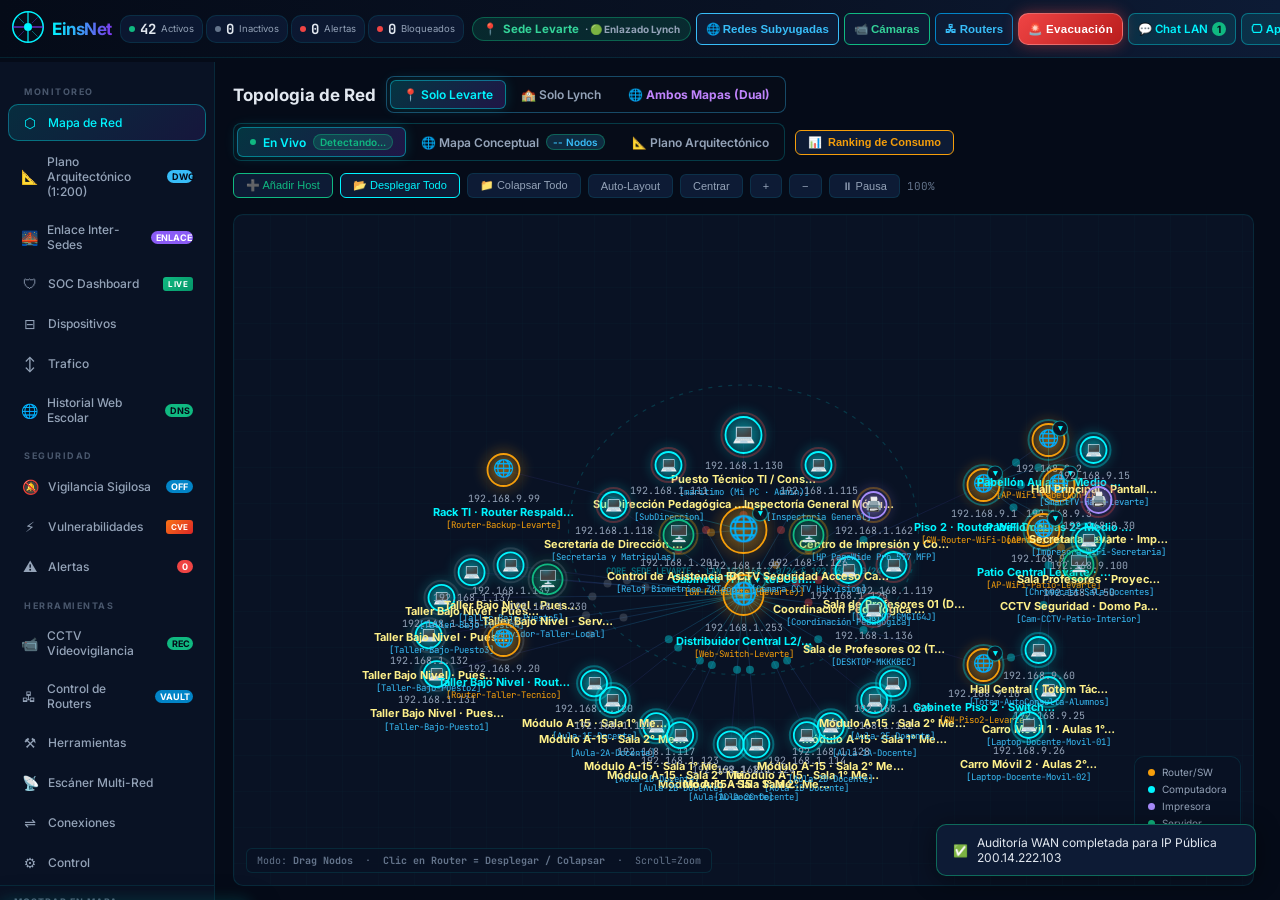
==== commit 11a8bdc7: "feat(cctv): optimizar latencia de transmision camaras Hikvision a tiempo real (<100ms) eliminando cu" ====
--- a/index.html
+++ b/index.html
@@ -1678,12 +1678,18 @@
             <button class="seg-btn active" data-cam-layout="grid" title="Mosaico Multicámara">🔲 Mosaico 2x2</button>
             <button class="seg-btn" data-cam-layout="focus" title="Cámara Seleccionada con Joystick PTZ">🔳 Detalle PTZ</button>
           </div>
+          <!-- Selector de Modo de Latencia / Streaming -->
+          <div class="map-mode-segmented" id="cameras-fps-filter" style="margin-left:4px;">
+            <button class="seg-btn active" data-cam-fps="ultra" title="Ultra Baja Latencia (~250ms) en directo">⚡ Ultra En Vivo (250ms)</button>
+            <button class="seg-btn" data-cam-fps="fluid" title="Fluido (1 Cuadro por segundo)">🟢 1 FPS</button>
+            <button class="seg-btn" data-cam-fps="paused" title="Pausar actualización">⏸️ Pausa</button>
+          </div>
           <button class="btn-sm" id="btn-cameras-refresh" style="border-color:var(--cyan);color:var(--cyan);">🔄 Actualizar</button>
           <button class="btn-sm" id="btn-cameras-snap-all" style="background:#0284c7;color:#fff;border-color:#0284c7;font-weight:700;">📸 Capturar Todas</button>
         </div>
       </div>
 
-      <!-- Barra de Estado y Enlace NVR Hikvision (192.168.1.64) -->
+      <!-- Barra de Estado y Enlace NVR Hikvision (192.168.80.64) -->
       <div class="plano-wan-banner" style="border-color:rgba(56,189,248,0.3);background:rgba(15,23,42,0.7);margin-top:8px;padding:8px 12px;">
         <div style="display:flex;align-items:center;justify-content:space-between;flex-wrap:wrap;gap:10px;">
           <div style="display:flex;align-items:center;gap:10px;">
@@ -1694,10 +1700,13 @@
             </div>
           </div>
           <div style="display:flex;align-items:center;gap:8px;">
+            <span class="badge" style="background:rgba(16,185,129,0.15);color:#34d399;font-size:11px;border:1px solid rgba(16,185,129,0.4);">
+              ⚡ Latencia LAN FortiGate: <strong id="cam-latency-stat">&lt; 85 ms</strong>
+            </span>
             <span style="font-size:11px;color:#94a3b8;">IP NVR:</span>
-            <input type="text" id="nvr-ip-input" value="192.168.1.64" style="background:rgba(0,0,0,0.5);border:1px solid #38bdf8;color:#38bdf8;padding:4px 8px;border-radius:4px;font-family:var(--mono);font-size:12px;width:125px;" title="Dirección IP del NVR Hikvision">
+            <input type="text" id="nvr-ip-input" value="192.168.80.64" style="background:rgba(0,0,0,0.5);border:1px solid #38bdf8;color:#38bdf8;padding:4px 8px;border-radius:4px;font-family:var(--mono);font-size:12px;width:125px;" title="Dirección IP del NVR Hikvision">
             <button class="btn-sm" id="btn-save-nvr-ip" style="background:#0284c7;color:#fff;border-color:#0284c7;font-weight:700;">🔄 Probar Enlace</button>
-            <span class="badge" id="nvr-status-badge" style="background:rgba(245,158,11,0.2);color:#fbbf24;border:1px solid rgba(245,158,11,0.4);font-size:11px;">⚠️ Verificando Enlace</span>
+            <span class="badge" id="nvr-status-badge" style="background:rgba(16,185,129,0.2);color:#34d399;border:1px solid rgba(16,185,129,0.4);font-size:11px;">🟢 NVR En Línea</span>
           </div>
         </div>
       </div>
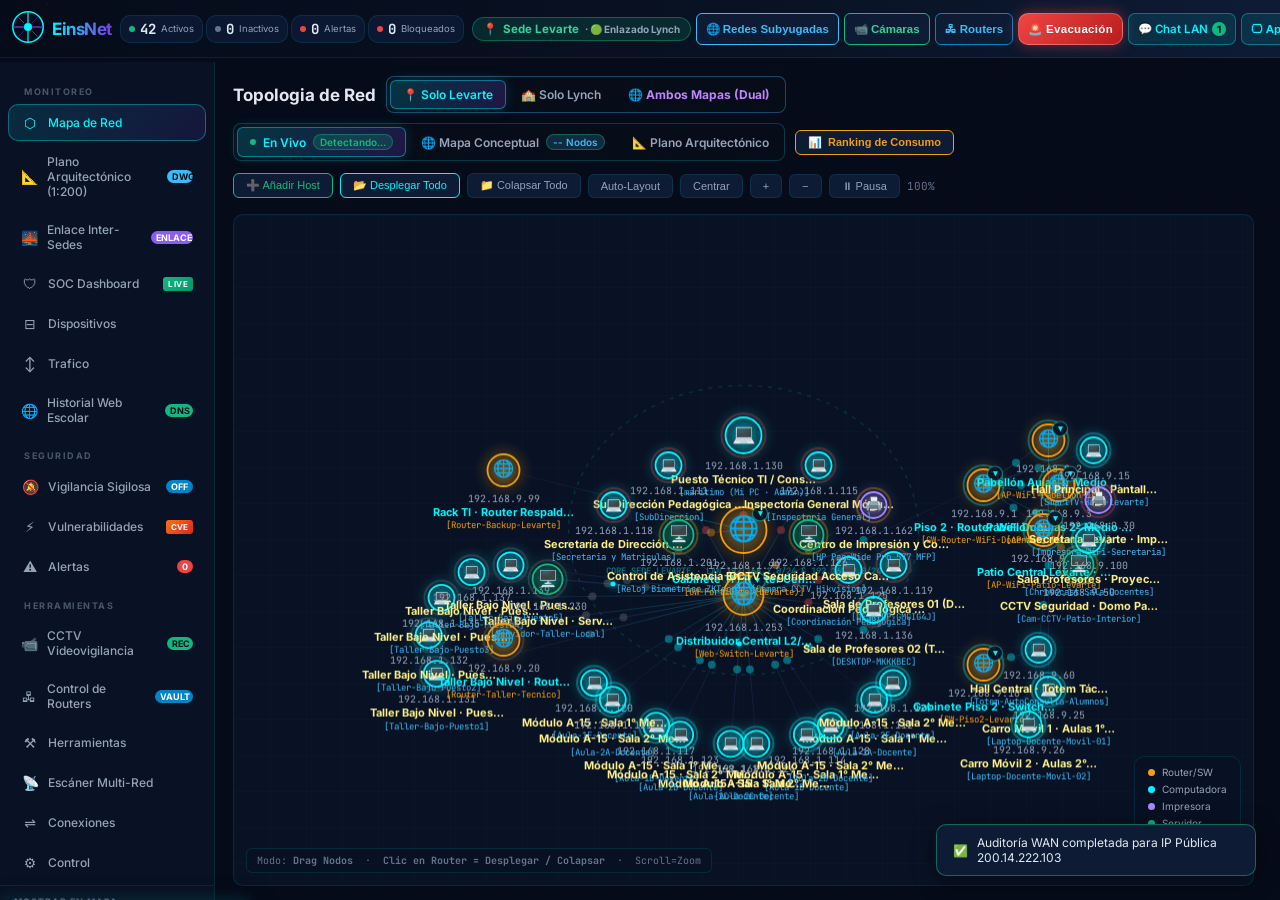
==== commit c345ee33: "feat(cctv): soporte bisede 12 camaras con 8 canales NVR Levarte, mosaico ampliado y relevo de enlace" ====
--- a/index.html
+++ b/index.html
@@ -1671,11 +1671,11 @@
         <div class="view-controls">
           <div class="map-mode-segmented" id="cameras-sede-filter">
             <button class="seg-btn active" data-cam-sede="lynch">🏫 Sede Lynch (4 Cams NVR)</button>
-            <button class="seg-btn" data-cam-sede="levarte">📍 Sede Levarte (4 Cams)</button>
-            <button class="seg-btn" data-cam-sede="all">🌐 Todas (8 Cams)</button>
+            <button class="seg-btn" data-cam-sede="levarte">📍 Sede Levarte (8 Cams NVR)</button>
+            <button class="seg-btn" data-cam-sede="all">🌐 Ambas Sedes (12 Cams)</button>
           </div>
           <div class="map-mode-segmented" id="cameras-layout-filter" style="margin-left:4px;">
-            <button class="seg-btn active" data-cam-layout="grid" title="Mosaico Multicámara">🔲 Mosaico 2x2</button>
+            <button class="seg-btn active" data-cam-layout="grid" title="Mosaico Multicámara">🔲 Mosaico</button>
             <button class="seg-btn" data-cam-layout="focus" title="Cámara Seleccionada con Joystick PTZ">🔳 Detalle PTZ</button>
           </div>
           <!-- Selector de Modo de Latencia / Streaming -->
@@ -1689,7 +1689,7 @@
         </div>
       </div>
 
-      <!-- Barra de Estado y Enlace NVR Hikvision (192.168.80.64) -->
+      <!-- Barra de Estado y Enlace NVR Hikvision (Sede Lynch - 192.168.80.64) -->
       <div class="plano-wan-banner" style="border-color:rgba(56,189,248,0.3);background:rgba(15,23,42,0.7);margin-top:8px;padding:8px 12px;">
         <div style="display:flex;align-items:center;justify-content:space-between;flex-wrap:wrap;gap:10px;">
           <div style="display:flex;align-items:center;gap:10px;">
@@ -1704,9 +1704,31 @@
               ⚡ Latencia LAN FortiGate: <strong id="cam-latency-stat">&lt; 85 ms</strong>
             </span>
             <span style="font-size:11px;color:#94a3b8;">IP NVR:</span>
-            <input type="text" id="nvr-ip-input" value="192.168.80.64" style="background:rgba(0,0,0,0.5);border:1px solid #38bdf8;color:#38bdf8;padding:4px 8px;border-radius:4px;font-family:var(--mono);font-size:12px;width:125px;" title="Dirección IP del NVR Hikvision">
+            <input type="text" id="nvr-ip-input" value="192.168.80.64" style="background:rgba(0,0,0,0.5);border:1px solid #38bdf8;color:#38bdf8;padding:4px 8px;border-radius:4px;font-family:var(--mono);font-size:12px;width:125px;" title="Dirección IP del NVR Hikvision Sede Lynch">
             <button class="btn-sm" id="btn-save-nvr-ip" style="background:#0284c7;color:#fff;border-color:#0284c7;font-weight:700;">🔄 Probar Enlace</button>
             <span class="badge" id="nvr-status-badge" style="background:rgba(16,185,129,0.2);color:#34d399;border:1px solid rgba(16,185,129,0.4);font-size:11px;">🟢 NVR En Línea</span>
+          </div>
+        </div>
+      </div>
+
+      <!-- Barra de Estado y Enlace NVR / Gateway CCTV (Sede Levarte - 192.168.1.64 / 192.168.1.99) -->
+      <div class="plano-wan-banner" style="border-color:rgba(168,85,247,0.35);background:rgba(15,23,42,0.7);margin-top:6px;padding:8px 12px;">
+        <div style="display:flex;align-items:center;justify-content:space-between;flex-wrap:wrap;gap:10px;">
+          <div style="display:flex;align-items:center;gap:10px;">
+            <span style="font-size:20px;">📍</span>
+            <div style="font-size:12px;">
+              <strong style="color:#c084fc;">NVR 8 Canales Sede Levarte (Módulo A-15):</strong>
+              <span style="color:#cbd5e1;margin-left:6px;">Gateway VPN: <code>192.168.1.99</code> · Canales 1 al 8 (ISAPI / RTSP 554)</span>
+            </div>
+          </div>
+          <div style="display:flex;align-items:center;gap:8px;">
+            <span class="badge" style="background:rgba(168,85,247,0.18);color:#c084fc;font-size:11px;border:1px solid rgba(168,85,247,0.4);">
+              🌐 Puente Inter-Sedes
+            </span>
+            <span style="font-size:11px;color:#94a3b8;">IP NVR Levarte:</span>
+            <input type="text" id="levarte-nvr-ip-input" value="192.168.1.64" style="background:rgba(0,0,0,0.5);border:1px solid #c084fc;color:#c084fc;padding:4px 8px;border-radius:4px;font-family:var(--mono);font-size:12px;width:125px;" title="Dirección IP del NVR Hikvision o Cámara Central en Sede Levarte">
+            <button class="btn-sm" id="btn-save-levarte-nvr-ip" style="background:#7c3aed;color:#fff;border-color:#7c3aed;font-weight:700;">🔄 Probar Enlace Levarte</button>
+            <span class="badge" id="levarte-nvr-status-badge" style="background:rgba(148,163,184,0.15);color:#cbd5e1;border:1px solid rgba(148,163,184,0.3);font-size:11px;">🔍 Verificando Puente</span>
           </div>
         </div>
       </div>
@@ -1723,7 +1745,7 @@
           </div>
           <div style="display:flex;align-items:center;gap:8px;">
             <span class="badge" style="background:rgba(2,132,199,0.18);color:#38bdf8;font-size:11px;border:1px solid rgba(2,132,199,0.4);">
-              🔒 ONVIF Auth: <code style="color:#a78bfa;">qwert</code> / ●●●●● (Protegida)
+              🔒 ONVIF Auth: <code style="color:#a78bfa;">admin</code> / ●●●●● (Protegida)
             </span>
             <span class="badge badge-success" style="font-size:11px;">
               <span class="pulse-green-dot"></span> EN VIVO
--- a/style.css
+++ b/style.css
@@ -4124,6 +4124,11 @@
   grid-template-columns: repeat(auto-fit, minmax(460px, 1fr));
   gap: 16px;
 }
+.cameras-grid-all {
+  display: grid;
+  grid-template-columns: repeat(auto-fit, minmax(380px, 1fr));
+  gap: 14px;
+}
 .cameras-grid-focus {
   display: grid;
   grid-template-columns: 1fr;
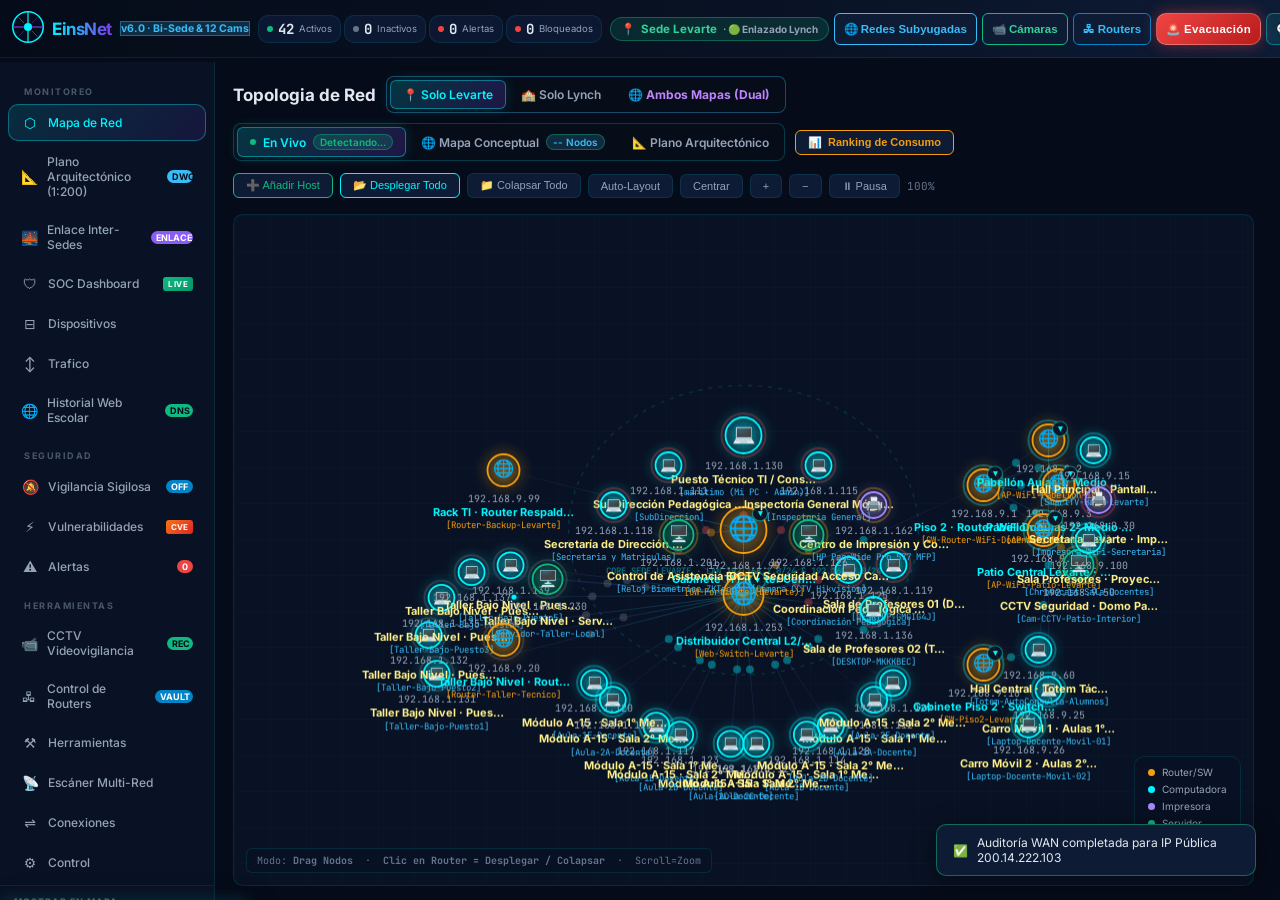
==== commit c8b4564e: "feat(deploy): sincronizador automatico de repositorio, script de actualizacion forzada y cache-buste" ====
--- a/index.html
+++ b/index.html
@@ -10,7 +10,7 @@
   <link rel="icon" type="image/x-icon" href="netguard.ico"/>
   <link rel="manifest" href="manifest.json"/>
   <meta name="theme-color" content="#00f5ff"/>
-  <link rel="stylesheet" href="style.css?v=5.6"/>
+  <link rel="stylesheet" href="style.css?v=6.0"/>
 </head>
 <body>
 
@@ -38,8 +38,11 @@
       </svg>
     </div>
     <div>
-      <h1 id="brand-title">EinsNet</h1>
-      <span class="brand-sub">Control Total de Red · 192.168.80.x</span>
+      <div style="display:flex;align-items:center;gap:8px;">
+        <h1 id="brand-title">EinsNet</h1>
+        <span class="badge" style="background:rgba(56,189,248,0.18);color:#38bdf8;font-size:10.5px;font-weight:700;border:1px solid rgba(56,189,248,0.4);" id="app-version-badge">v6.0 · Bi-Sede & 12 Cams</span>
+      </div>
+      <span class="brand-sub" id="brand-subtitle">Control Total de Red · Multi-Sede Lynch & Levarte</span>
     </div>
   </div>
 
@@ -2285,9 +2288,9 @@
   </div>
 </div>
 
-<script src="app.js?v=5.8"></script>
-<script src="alerts.js?v=5.3"></script>
-<script src="scanner_pro.js?v=5.3"></script>
-<script src="soc.js?v=5.3"></script>
+<script src="app.js?v=6.0"></script>
+<script src="alerts.js?v=6.0"></script>
+<script src="scanner_pro.js?v=6.0"></script>
+<script src="soc.js?v=6.0"></script>
 </body>
 </html>
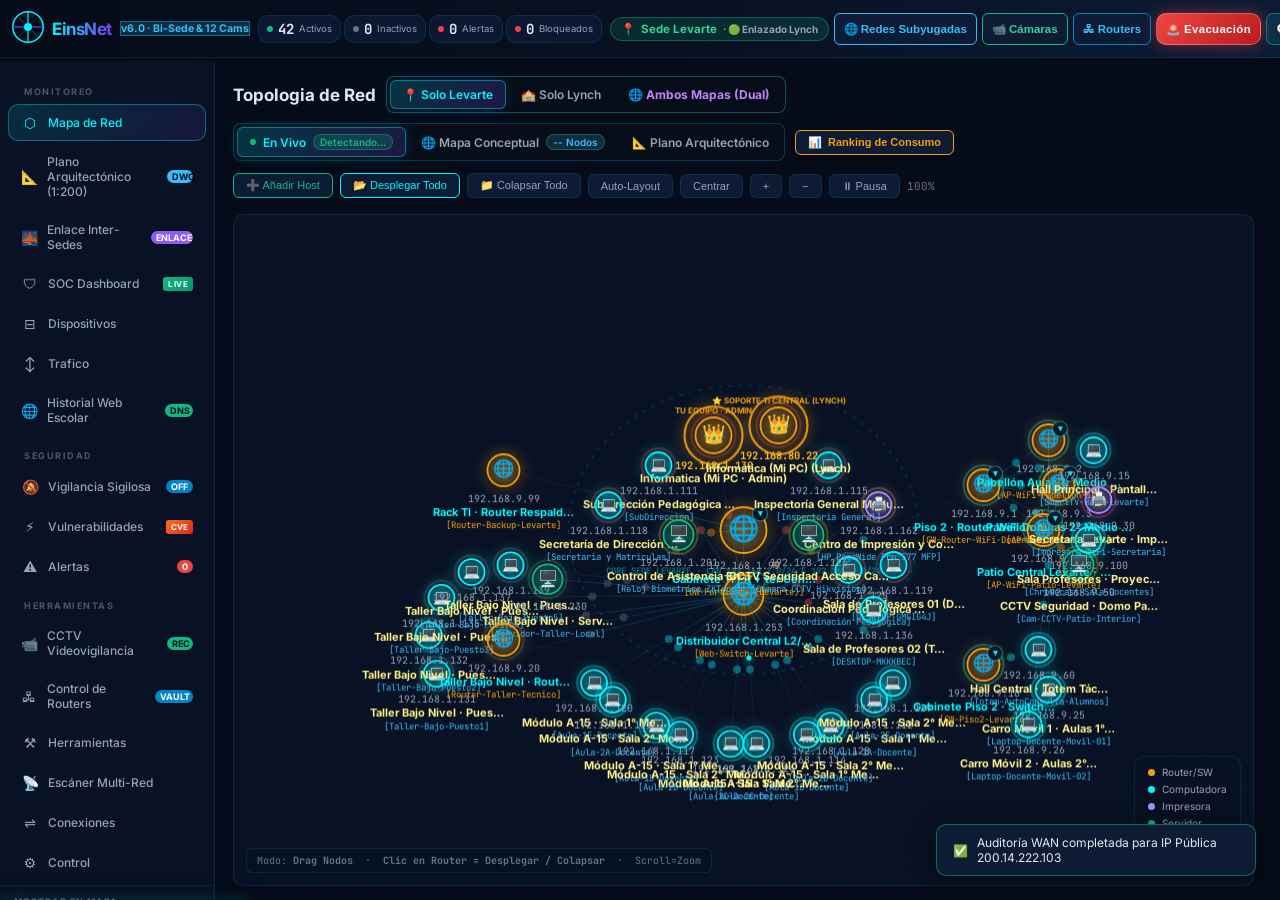
==== commit de34bcfa: "feat: sincronizacion automatica de hostname Windows, persistencia de nombres en device_overrides.jso" ====
--- a/index.html
+++ b/index.html
@@ -289,7 +289,7 @@
         <div class="popup-actions">
           <button class="btn-action direct-msg hidden" id="pa-direct-msg">✉️ Enviar Mensaje a este Equipo</button>
           <button class="btn-action broadcast hidden" id="pa-broadcast-router">🚨 Mensaje Masivo a este Grupo</button>
-          <button class="btn-action" id="pa-rename" title="Personalizar nombre o área física">✏️ Renombrar Área</button>
+          <button class="btn-action" id="pa-rename" title="Renombrar y configurar este equipo, router o sala">✏️ Renombrar Equipo / Router</button>
           <button class="btn-action danger" id="pa-isolate-station" style="background:rgba(239,68,68,0.18);border:1px solid rgba(239,68,68,0.5);color:#f87171;font-weight:700;">⛔ Cortar Internet</button>
           <button class="btn-action block" id="pa-block">&#x1F6AB; Bloquear</button>
           <button class="btn-action" id="pa-ping">&#x1F4F6; Ping</button>
@@ -2145,6 +2145,127 @@
   </div>
 </div>
 
+<!-- Modal Renombrar / Editar Dispositivo o Router en Red -->
+<div class="modal-overlay hidden" id="modal-edit-device">
+  <div class="modal" style="max-width:540px;background:#0d1527;border:1px solid #38bdf8;box-shadow:0 0 45px rgba(56,189,248,0.3);border-radius:14px;padding:24px;">
+    <div style="display:flex;align-items:center;justify-content:space-between;margin-bottom:16px;border-bottom:1px solid rgba(255,255,255,0.08);padding-bottom:12px;">
+      <div style="display:flex;align-items:center;gap:10px;">
+        <span style="font-size:26px;">✏️</span>
+        <div>
+          <h3 style="margin:0;font-size:16px;font-weight:700;color:#38bdf8;">Renombrar Equipo / Router / Sala</h3>
+          <span style="font-size:12px;color:var(--text-3);">Actualiza el nombre para que el mapa y el plano sean copia fiel de la realidad</span>
+        </div>
+      </div>
+      <button class="modal-close-btn" id="btn-edit-device-close" style="background:none;border:none;color:var(--text-3);font-size:18px;cursor:pointer;">✕</button>
+    </div>
+
+    <div style="display:flex;flex-direction:column;gap:14px;">
+      <!-- Host Info Header -->
+      <div style="background:#070d19;border:1px solid #1e293b;border-radius:8px;padding:10px 14px;display:flex;align-items:center;justify-content:space-between;">
+        <div>
+          <span style="font-size:11px;color:#64748b;display:block;">Dirección IP</span>
+          <span id="edit-dev-ip-display" class="mono" style="font-size:15px;font-weight:bold;color:#f8fafc;">192.168.80.22</span>
+          <input type="hidden" id="edit-dev-ip">
+        </div>
+        <div style="text-align:right;">
+          <span style="font-size:11px;color:#64748b;display:block;">Sede y Subred</span>
+          <span id="edit-dev-sede-badge" class="sede-badge" style="display:inline-block;margin-top:2px;">🏫 Lynch</span>
+        </div>
+      </div>
+
+      <!-- Nombre del Dispositivo -->
+      <div>
+        <div style="display:flex;align-items:center;justify-content:space-between;margin-bottom:6px;">
+          <label style="font-size:12px;font-weight:600;color:var(--text-2);">Nombre del Dispositivo / Hostname *</label>
+          <button type="button" id="btn-detect-real-hostname" style="background:rgba(56,189,248,0.15);border:1px solid #38bdf8;color:#38bdf8;font-size:11px;font-weight:600;padding:3px 8px;border-radius:4px;cursor:pointer;display:inline-flex;align-items:center;gap:4px;" title="Consulta el nombre real de Windows en la máquina o por red">
+            ⚡ Detectar Nombre Real de Windows
+          </button>
+        </div>
+        <input type="text" id="edit-dev-name" class="form-input" placeholder="ej. Informatica, GW-Fortinet, PC-Aula-1A" style="width:100%;box-sizing:border-box;background:#080c14;border:1px solid #1e293b;border-radius:6px;padding:10px 12px;color:#fef08a;font-size:14px;font-weight:700;">
+        <span style="font-size:11px;color:#64748b;margin-top:4px;display:block;">Nombre visible en el mapa de red, nodos, tabla y plano arquitectónico.</span>
+      </div>
+
+      <!-- Ubicación / Sala / Área Escolar -->
+      <div>
+        <label style="display:block;font-size:12px;font-weight:600;color:var(--text-2);margin-bottom:6px;">Ubicación / Sala / Área Escolar</label>
+        <input type="text" id="edit-dev-area" class="form-input" placeholder="ej. Soporte TI / Admin Central, Laboratorio de Química, Aulas 1° Medio" style="width:100%;box-sizing:border-box;background:#080c14;border:1px solid #1e293b;border-radius:6px;padding:9px 12px;color:#00f5ff;font-size:13px;font-weight:600;">
+      </div>
+
+      <!-- Tipo de Dispositivo y VLAN -->
+      <div style="display:grid;grid-template-columns:1fr 1fr;gap:12px;">
+        <div>
+          <label style="display:block;font-size:12px;font-weight:600;color:var(--text-2);margin-bottom:6px;">Tipo de Dispositivo</label>
+          <select id="edit-dev-type" class="form-select" style="width:100%;box-sizing:border-box;background:#080c14;border:1px solid #1e293b;border-radius:6px;padding:9px 12px;color:#f8fafc;font-size:13px;">
+            <option value="pc">💻 Computadora / Estación</option>
+            <option value="router">🌐 Router / Switch Principal</option>
+            <option value="server">🖥️ Servidor / Consola Central</option>
+            <option value="printer">🖨️ Impresora / Multifuncional</option>
+            <option value="unknown">❓ Otro / IoT</option>
+          </select>
+        </div>
+        <div>
+          <label style="display:block;font-size:12px;font-weight:600;color:var(--text-2);margin-bottom:6px;">Segmento VLAN</label>
+          <select id="edit-dev-vlan" class="form-select" style="width:100%;box-sizing:border-box;background:#080c14;border:1px solid #1e293b;border-radius:6px;padding:9px 12px;color:#f8fafc;font-size:13px;">
+            <option value="1">VLAN 1 · Red General / Gateways</option>
+            <option value="10">VLAN 10 · TI & Administración</option>
+            <option value="20">VLAN 20 · Aulas & Docencia</option>
+            <option value="30">VLAN 30 · IoT & Periféricos</option>
+            <option value="40">VLAN 40 · Talleres Técnicos</option>
+            <option value="99">VLAN 99 · Cuarentena</option>
+          </select>
+        </div>
+      </div>
+    </div>
+
+    <div style="display:flex;justify-content:space-between;align-items:center;margin-top:20px;border-top:1px solid rgba(255,255,255,0.08);padding-top:16px;">
+      <span id="edit-dev-save-hint" style="font-size:11px;color:#10b981;">✓ Se sincroniza con ambas sedes y el servidor</span>
+      <div style="display:flex;gap:10px;">
+        <button class="btn-sm" id="btn-edit-device-cancel" style="padding:8px 14px;background:#1e293b;border:1px solid #334155;color:#94a3b8;border-radius:6px;cursor:pointer;">Cancelar</button>
+        <button class="btn-sm" id="btn-edit-device-save" style="padding:8px 18px;background:#38bdf8;border:none;color:#0a0e17;font-weight:700;border-radius:6px;cursor:pointer;">💾 Guardar Cambios</button>
+      </div>
+    </div>
+  </div>
+</div>
+
+<!-- Modal Renombrar Recinto / Sala Arquitectónica -->
+<div class="modal-overlay hidden" id="modal-edit-recinto">
+  <div class="modal" style="max-width:540px;background:#0d1527;border:1px solid #a855f7;box-shadow:0 0 45px rgba(168,85,247,0.3);border-radius:14px;padding:24px;">
+    <div style="display:flex;align-items:center;justify-content:space-between;margin-bottom:16px;border-bottom:1px solid rgba(255,255,255,0.08);padding-bottom:12px;">
+      <div style="display:flex;align-items:center;gap:10px;">
+        <span style="font-size:26px;">📐</span>
+        <div>
+          <h3 style="margin:0;font-size:16px;font-weight:700;color:#c084fc;">Renombrar Sala / Recinto Arquitectónico</h3>
+          <span style="font-size:12px;color:var(--text-3);">Actualiza el nombre, rótulo CAD y descripción de la sala</span>
+        </div>
+      </div>
+      <button class="modal-close-btn" id="btn-edit-recinto-close" style="background:none;border:none;color:var(--text-3);font-size:18px;cursor:pointer;">✕</button>
+    </div>
+
+    <div style="display:flex;flex-direction:column;gap:14px;">
+      <input type="hidden" id="edit-recinto-id">
+      <div>
+        <label style="display:block;font-size:12px;font-weight:600;color:var(--text-2);margin-bottom:6px;">Nombre Oficial de la Sala / Recinto</label>
+        <input type="text" id="edit-recinto-nombre" class="form-input" placeholder="ej. Administración, Rectoría e Informática" style="width:100%;box-sizing:border-box;background:#080c14;border:1px solid #1e293b;border-radius:6px;padding:9px 12px;color:#f8fafc;font-size:14px;font-weight:bold;">
+      </div>
+
+      <div>
+        <label style="display:block;font-size:12px;font-weight:600;color:var(--text-2);margin-bottom:6px;">Rótulo CAD en Plano AutoCAD (DWG)</label>
+        <input type="text" id="edit-recinto-rotulo" class="form-input mono" placeholder="ej. ADMINISTRACIÓN / INFORMÁTICA" style="width:100%;box-sizing:border-box;background:#080c14;border:1px solid #1e293b;border-radius:6px;padding:9px 12px;color:#c084fc;font-size:13px;font-weight:600;">
+      </div>
+
+      <div>
+        <label style="display:block;font-size:12px;font-weight:600;color:var(--text-2);margin-bottom:6px;">Descripción y Usos del Recinto</label>
+        <textarea id="edit-recinto-desc" class="form-input" rows="3" placeholder="Descripción detallada de equipos y función en el colegio..." style="width:100%;box-sizing:border-box;background:#080c14;border:1px solid #1e293b;border-radius:6px;padding:9px 12px;color:#cbd5e1;font-size:12px;resize:vertical;"></textarea>
+      </div>
+    </div>
+
+    <div style="display:flex;justify-content:flex-end;gap:10px;margin-top:20px;border-top:1px solid rgba(255,255,255,0.08);padding-top:16px;">
+      <button class="btn-sm" id="btn-edit-recinto-cancel" style="padding:8px 14px;background:#1e293b;border:1px solid #334155;color:#94a3b8;border-radius:6px;cursor:pointer;">Cancelar</button>
+      <button class="btn-sm" id="btn-edit-recinto-save" style="padding:8px 18px;background:#a855f7;border:none;color:#ffffff;font-weight:700;border-radius:6px;cursor:pointer;">💾 Guardar en Plano</button>
+    </div>
+  </div>
+</div>
+
 <!-- Modal Ranking de Consumo y Actividad LAN -->
 <div class="modal-overlay hidden" id="modal-ranking">
   <div class="modal" style="max-width:760px;background:#0d1527;border:1px solid #f59e0b;box-shadow:0 0 50px rgba(245,158,11,0.25);border-radius:14px;padding:24px;">
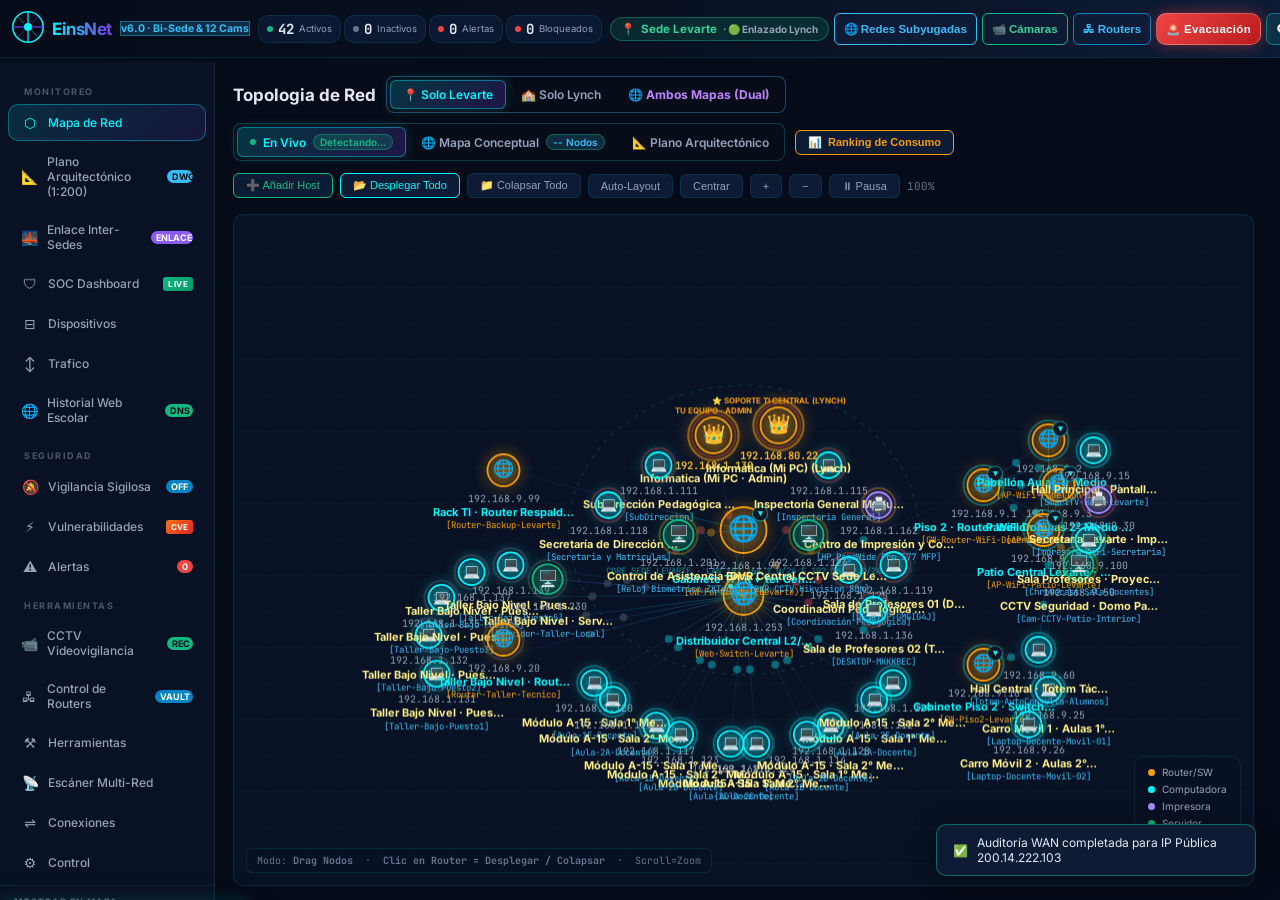
==== commit d275db1b: "fix(cctv): reconfigurar DVR Levarte a IP real 192.168.1.126 y mapear los 8 canales RTSP e ISAPI" ====
--- a/index.html
+++ b/index.html
@@ -1714,22 +1714,22 @@
         </div>
       </div>
 
-      <!-- Barra de Estado y Enlace NVR / Gateway CCTV (Sede Levarte - 192.168.1.64 / 192.168.1.99) -->
+      <!-- Barra de Estado y Enlace DVR / Gateway CCTV (Sede Levarte - 192.168.1.126 / 192.168.1.99) -->
       <div class="plano-wan-banner" style="border-color:rgba(168,85,247,0.35);background:rgba(15,23,42,0.7);margin-top:6px;padding:8px 12px;">
         <div style="display:flex;align-items:center;justify-content:space-between;flex-wrap:wrap;gap:10px;">
           <div style="display:flex;align-items:center;gap:10px;">
             <span style="font-size:20px;">📍</span>
             <div style="font-size:12px;">
-              <strong style="color:#c084fc;">NVR 8 Canales Sede Levarte (Módulo A-15):</strong>
-              <span style="color:#cbd5e1;margin-left:6px;">Gateway VPN: <code>192.168.1.99</code> · Canales 1 al 8 (ISAPI / RTSP 554)</span>
+              <strong style="color:#c084fc;">DVR 8 Canales Hikvision Sede Levarte:</strong>
+              <span style="color:#cbd5e1;margin-left:6px;">IP: <code>192.168.1.126</code> · MAC: <code>3C:1B:F8:41:AE:53</code> · Canales 1 al 8 (ISAPI / RTSP 554)</span>
             </div>
           </div>
           <div style="display:flex;align-items:center;gap:8px;">
             <span class="badge" style="background:rgba(168,85,247,0.18);color:#c084fc;font-size:11px;border:1px solid rgba(168,85,247,0.4);">
-              🌐 Puente Inter-Sedes
+              🌐 DVR Levarte LAN
             </span>
-            <span style="font-size:11px;color:#94a3b8;">IP NVR Levarte:</span>
-            <input type="text" id="levarte-nvr-ip-input" value="192.168.1.64" style="background:rgba(0,0,0,0.5);border:1px solid #c084fc;color:#c084fc;padding:4px 8px;border-radius:4px;font-family:var(--mono);font-size:12px;width:125px;" title="Dirección IP del NVR Hikvision o Cámara Central en Sede Levarte">
+            <span style="font-size:11px;color:#94a3b8;">IP DVR Levarte:</span>
+            <input type="text" id="levarte-nvr-ip-input" value="192.168.1.126" style="background:rgba(0,0,0,0.5);border:1px solid #c084fc;color:#c084fc;padding:4px 8px;border-radius:4px;font-family:var(--mono);font-size:12px;width:125px;" title="Dirección IP del DVR/NVR Hikvision en Sede Levarte">
             <button class="btn-sm" id="btn-save-levarte-nvr-ip" style="background:#7c3aed;color:#fff;border-color:#7c3aed;font-weight:700;">🔄 Probar Enlace Levarte</button>
             <span class="badge" id="levarte-nvr-status-badge" style="background:rgba(148,163,184,0.15);color:#cbd5e1;border:1px solid rgba(148,163,184,0.3);font-size:11px;">🔍 Verificando Puente</span>
           </div>
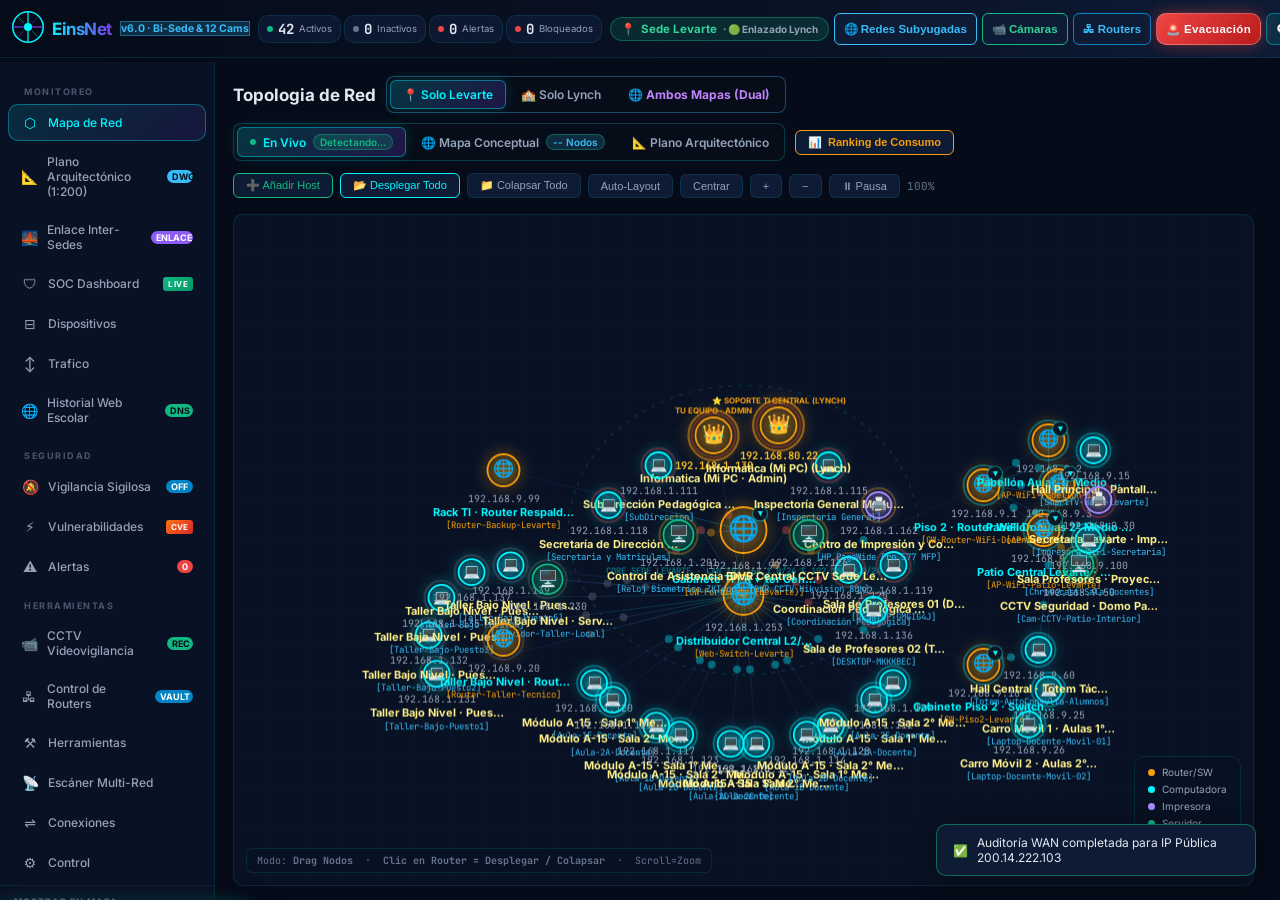
==== commit fab302c4: "feat: integracion bidireccional Tailscale para camaras CCTV y chat inter-sedes (Lynch 100.100.1.1 <-" ====
--- a/index.html
+++ b/index.html
@@ -1214,6 +1214,7 @@
           <div class="bcc-details">
             <div class="bcc-row"><span>Dirección:</span> <strong>Calle Patricio Lynch N° 220, Playa Ancha</strong></div>
             <div class="bcc-row"><span>IP WAN Pública:</span> <strong style="color:var(--cyan);">185.234.218.4</strong></div>
+            <div class="bcc-row"><span>IP Tailscale VPN:</span> <strong style="color:#a78bfa;">100.100.1.1</strong></div>
             <div class="bcc-row"><span>Subred Local:</span> <code>192.168.80.0/24</code></div>
             <div class="bcc-row"><span>Especialidades:</span> <strong>Gastronomía, Elab. Ind., Op. Portuarias, Química, CAD</strong></div>
             <div class="bcc-row"><span>Máquinas en Vivo:</span> <strong style="color:#10b981;" id="bridge-lynch-count">72 Equipos Vivos</strong></div>
@@ -1231,11 +1232,11 @@
           <div class="btn-status" id="bridge-tunnel-status">🟢 Enlace Operativo (Lynch ↔ Levarte Conectadas)</div>
           <div class="btn-metrics">
             <div class="btn-metric-item">
-              <span class="bm-val" id="bridge-latency-val">11.8 ms</span>
-              <span class="bm-lbl">Latencia WAN</span>
+              <span class="bm-val" id="bridge-latency-val">12.5 ms</span>
+              <span class="bm-lbl">Latencia VPN</span>
             </div>
             <div class="btn-metric-item">
-              <span class="bm-val">AES-256</span>
+              <span class="bm-val">WireGuard</span>
               <span class="bm-lbl">Cifrado E2E</span>
             </div>
             <div class="btn-metric-item">
@@ -1261,6 +1262,7 @@
           <div class="bcc-details">
             <div class="bcc-row"><span>Dirección:</span> <strong>Calle Levarte, Playa Ancha, Valparaíso</strong></div>
             <div class="bcc-row"><span>IP WAN Pública:</span> <strong style="color:#10b981;" id="bridge-levarte-wan">190.161.66.20 (VTR Banda Ancha)</strong></div>
+            <div class="bcc-row"><span>IP Tailscale VPN:</span> <strong style="color:#a78bfa;">100.122.46.5</strong></div>
             <div class="bcc-row"><span>Subred Local:</span> <code id="bridge-levarte-lan">192.168.1.0/24 (Gateway FortiGate 192.168.1.99)</code></div>
             <div class="bcc-row"><span>Cursos:</span> <strong>1° Medio (1°A - 1°B) y 2° Medio (2°A - 2°B)</strong></div>
             <div class="bcc-row"><span>Máquinas en Vivo:</span> <strong style="color:#10b981;" id="bridge-levarte-count">28 Equipos Operativos (100% Detectados)</strong></div>
@@ -1699,7 +1701,7 @@
             <span style="font-size:20px;">📼</span>
             <div style="font-size:12px;">
               <strong style="color:#38bdf8;">NVR Central Hikvision (Sede Lynch):</strong>
-              <span style="color:#cbd5e1;margin-left:6px;">MAC: <code>3C:1B:F8:40:AF:18</code> · Canales 1 al 4 (ISAPI / RTSP 554)</span>
+              <span style="color:#cbd5e1;margin-left:6px;">LAN: <code>192.168.80.64</code> · Tailscale: <code>100.100.1.1</code> · Canales 1 al 4 (ISAPI / RTSP 554)</span>
             </div>
           </div>
           <div style="display:flex;align-items:center;gap:8px;">
@@ -1721,7 +1723,7 @@
             <span style="font-size:20px;">📍</span>
             <div style="font-size:12px;">
               <strong style="color:#c084fc;">DVR 8 Canales Hikvision Sede Levarte:</strong>
-              <span style="color:#cbd5e1;margin-left:6px;">IP: <code>192.168.1.126</code> · MAC: <code>3C:1B:F8:41:AE:53</code> · Canales 1 al 8 (ISAPI / RTSP 554)</span>
+              <span style="color:#cbd5e1;margin-left:6px;">LAN: <code>192.168.1.126</code> · Tailscale: <code>100.122.46.5</code> · Canales 1 al 8 (ISAPI / RTSP 554)</span>
             </div>
           </div>
           <div style="display:flex;align-items:center;gap:8px;">
@@ -1731,7 +1733,7 @@
             <span style="font-size:11px;color:#94a3b8;">IP DVR Levarte:</span>
             <input type="text" id="levarte-nvr-ip-input" value="192.168.1.126" style="background:rgba(0,0,0,0.5);border:1px solid #c084fc;color:#c084fc;padding:4px 8px;border-radius:4px;font-family:var(--mono);font-size:12px;width:125px;" title="Dirección IP del DVR/NVR Hikvision en Sede Levarte">
             <button class="btn-sm" id="btn-save-levarte-nvr-ip" style="background:#7c3aed;color:#fff;border-color:#7c3aed;font-weight:700;">🔄 Probar Enlace Levarte</button>
-            <span class="badge" id="levarte-nvr-status-badge" style="background:rgba(148,163,184,0.15);color:#cbd5e1;border:1px solid rgba(148,163,184,0.3);font-size:11px;">🔍 Verificando Puente</span>
+            <span class="badge" id="levarte-nvr-status-badge" style="background:rgba(16,185,129,0.2);color:#34d399;border:1px solid rgba(16,185,129,0.4);font-size:11px;">🟢 Levarte En Línea (Tailscale)</span>
           </div>
         </div>
       </div>
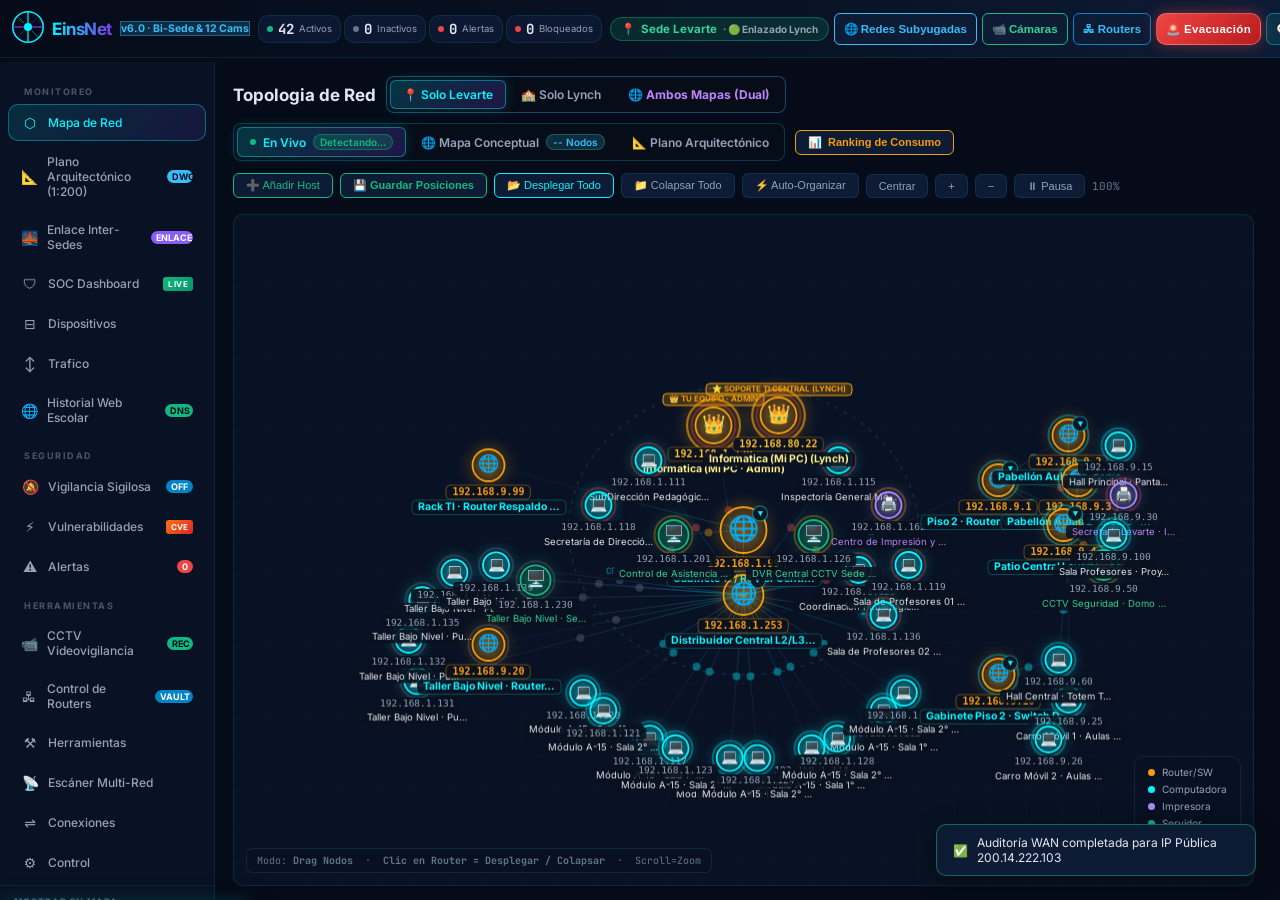
==== commit 3f23916c: "feat(topology): persistent layout storage, spacious departmental sectors and contrast pill labels" ====
--- a/index.html
+++ b/index.html
@@ -220,9 +220,10 @@
         </div>
         <div class="view-controls">
           <button class="btn-sm" id="btn-add-host" title="Añadir manualmente una IP o host a la red" style="border-color:var(--green);color:var(--green)">➕ Añadir Host</button>
+          <button class="btn-sm" id="btn-save-layout" title="Fijar y guardar el orden actual de todos los nodos para que nunca se muevan" style="border-color:#10b981;color:#10b981;font-weight:600;">💾 Guardar Posiciones</button>
           <button class="btn-sm" id="btn-expand-all" title="Desplegar todas las ramas de routers y mostrar todas las máquinas" style="border-color:var(--cyan);color:var(--cyan)">📂 Desplegar Todo</button>
           <button class="btn-sm" id="btn-collapse-all" title="Colapsar máquinas dependientes dentro de cada router">📁 Colapsar Todo</button>
-          <button class="btn-sm" id="btn-auto-layout">Auto-Layout</button>
+          <button class="btn-sm" id="btn-auto-layout" title="Reorganizar automáticamente de manera ordenada y legible">⚡ Auto-Organizar</button>
           <button class="btn-sm" id="btn-center">Centrar</button>
           <button class="btn-sm" id="btn-zoom-in">+</button>
           <button class="btn-sm" id="btn-zoom-out">−</button>
